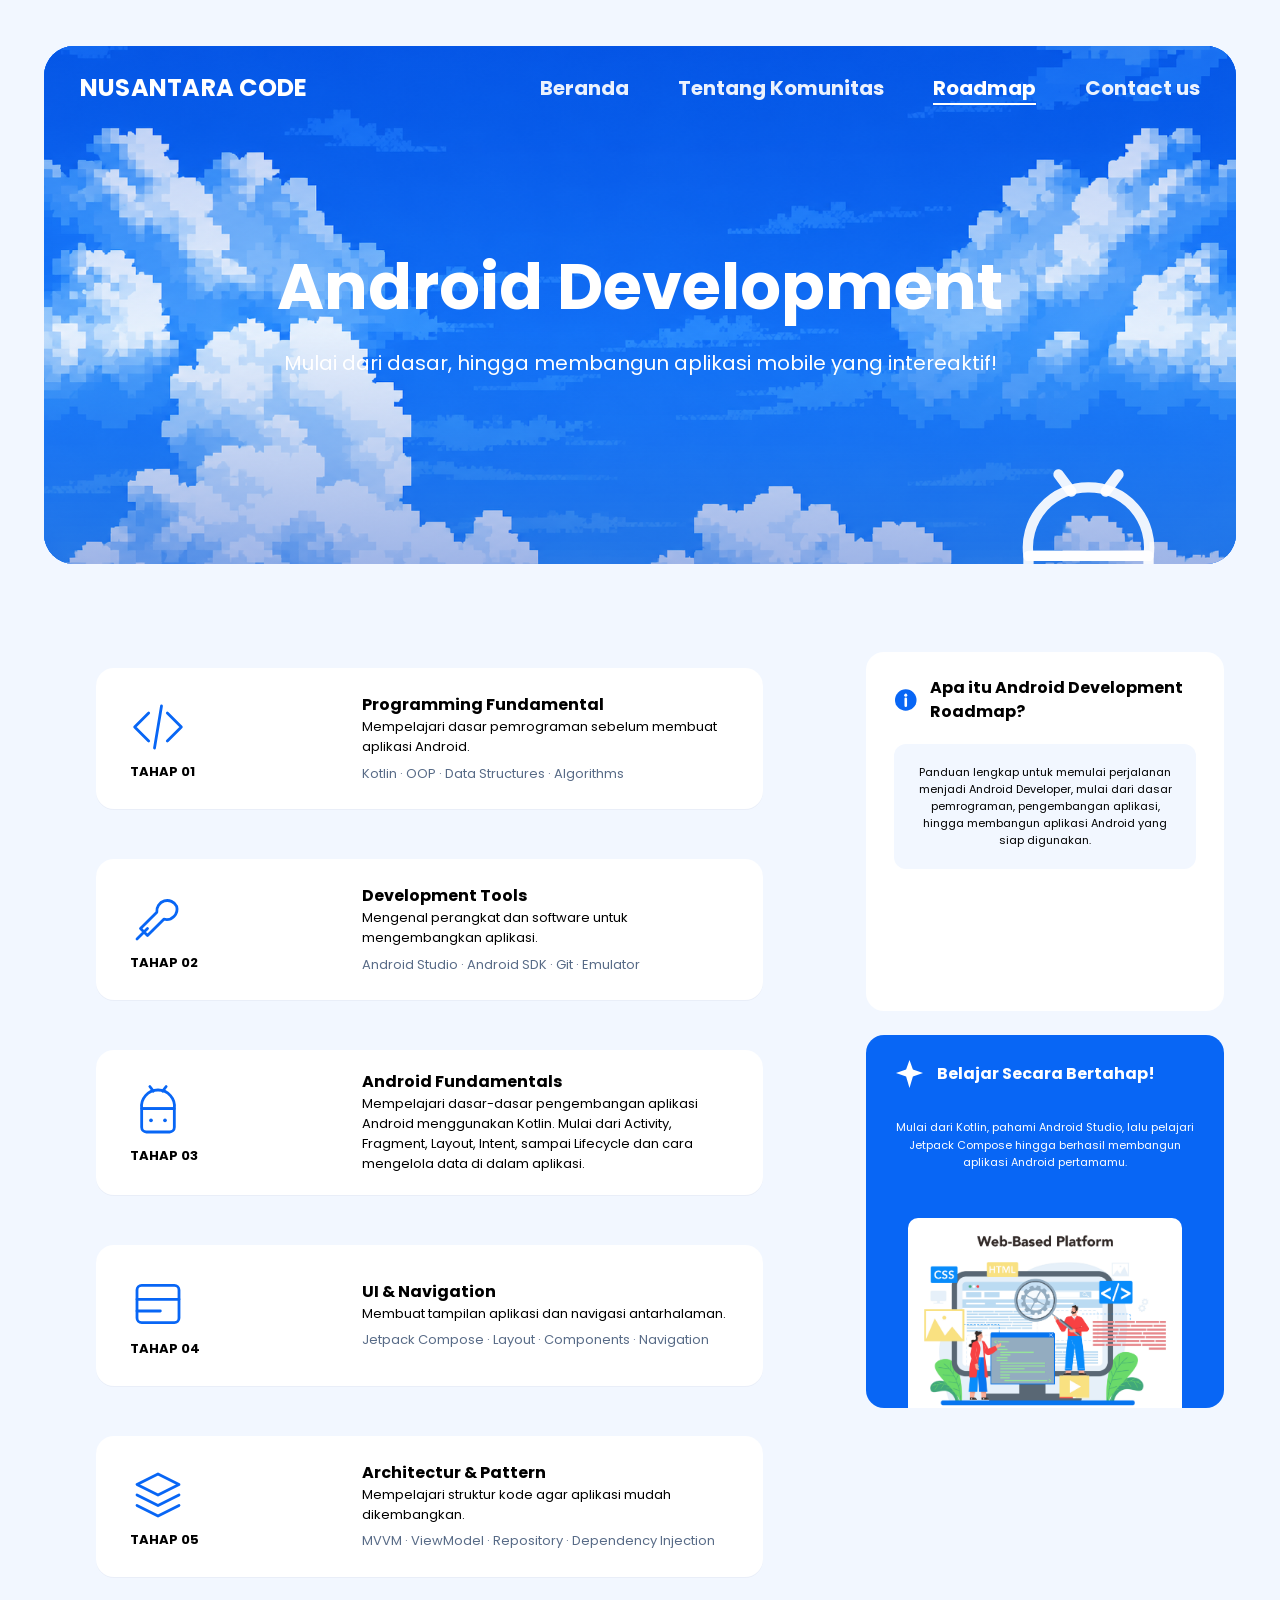
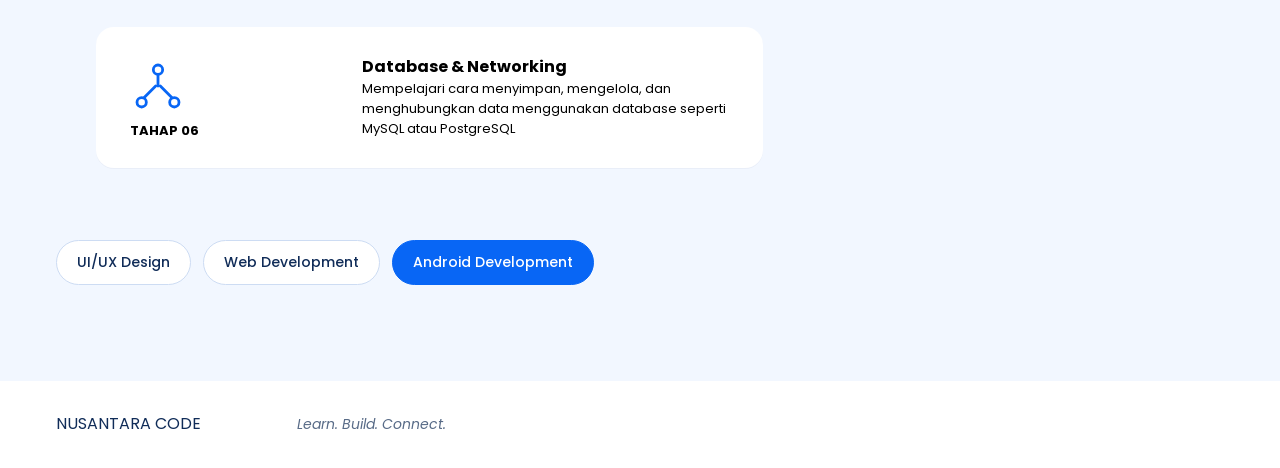
==== roadmap/android-development.html @ e44c9970 "feat: first design prototype" ====
<!DOCTYPE html>
<html lang="id">
<head>
  <meta charset="UTF-8" />
  <meta name="viewport" content="width=device-width, initial-scale=1" />
  <title>Android Development Roadmap — Nusantara Code</title>
  <meta name="description" content="Roadmap Android Development Nusantara Code: pemrograman dasar, tools, Android fundamentals, UI & navigation, arsitektur, database & networking." />
  <link rel="preconnect" href="https://fonts.googleapis.com" />
  <link rel="preconnect" href="https://fonts.gstatic.com" crossorigin />
  <link href="https://fonts.googleapis.com/css2?family=Archivo+Black&family=Inter:ital,wght@0,400;0,500;0,600;0,700;1,400;1,500;1,600&family=Poppins:ital,wght@0,400;0,500;0,600;0,700&display=swap" rel="stylesheet" />
  <link rel="stylesheet" href="../css/styles.css" />
  <link rel="stylesheet" href="../css/roadmap.css" />
</head>
<body class="roadmap-page">

  <main>
    <!-- ============ HERO (kartu HOME 1353×518) ============ -->
    <section class="rm-hero" aria-labelledby="rm-title">
      <div class="rm-hero__bg" aria-hidden="true"></div>

      <div class="rm-hero__top">
        <a class="rm-logo" href="../index.html#home">NUSANTARA CODE</a>
        <nav class="rm-nav" aria-label="Navigasi roadmap">
          <a href="../index.html#home">Beranda</a>
          <a href="../index.html#about">Tentang Komunitas</a>
          <a href="android-development.html">Roadmap</a>
          <a href="../index.html#contact">Contact us</a>
        </nav>
      </div>

      <h1 class="rm-hero__title" id="rm-title">Android Development</h1>
      <p class="rm-hero__sub">Mulai dari dasar, hingga membangun aplikasi mobile yang intereaktif!</p>

      <div class="rm-hero__icon" data-icon="android" aria-hidden="true"></div>
    </section>

    <!-- ============ TAHAP + SIDEBAR ============ -->
    <div class="rm-body">
      <ol class="rm-steps">

        <li class="rm-step">
          <div class="rm-step__label">
            <span class="rm-step__icon" data-icon="code" aria-hidden="true"></span>
            <span class="rm-step__num">TAHAP 01</span>
          </div>
          <div>
            <h2 class="rm-step__title">Programming Fundamental</h2>
            <p class="rm-step__desc">Mempelajari dasar pemrograman sebelum membuat aplikasi Android.
              <span class="rm-step__stack">Kotlin · OOP · Data Structures · Algorithms</span>
            </p>
          </div>
        </li>

        <li class="rm-step">
          <div class="rm-step__label">
            <span class="rm-step__icon" data-icon="tools" aria-hidden="true"></span>
            <span class="rm-step__num">TAHAP 02</span>
          </div>
          <div>
            <h2 class="rm-step__title">Development Tools</h2>
            <p class="rm-step__desc">Mengenal perangkat dan software untuk mengembangkan aplikasi.
              <span class="rm-step__stack">Android Studio · Android SDK · Git · Emulator</span>
            </p>
          </div>
        </li>

        <li class="rm-step">
          <div class="rm-step__label">
            <span class="rm-step__icon" data-icon="android" aria-hidden="true"></span>
            <span class="rm-step__num">TAHAP 03</span>
          </div>
          <div>
            <h2 class="rm-step__title">Android Fundamentals</h2>
            <p class="rm-step__desc">Mempelajari dasar-dasar pengembangan aplikasi Android menggunakan Kotlin. Mulai dari Activity, Fragment, Layout, Intent, sampai Lifecycle dan cara mengelola data di dalam aplikasi.</p>
          </div>
        </li>

        <li class="rm-step">
          <div class="rm-step__label">
            <span class="rm-step__icon" data-icon="layout" aria-hidden="true"></span>
            <span class="rm-step__num">TAHAP 04</span>
          </div>
          <div>
            <h2 class="rm-step__title">UI &amp; Navigation</h2>
            <p class="rm-step__desc">Membuat tampilan aplikasi dan navigasi antarhalaman.
              <span class="rm-step__stack">Jetpack Compose · Layout · Components · Navigation</span>
            </p>
          </div>
        </li>

        <li class="rm-step">
          <div class="rm-step__label">
            <span class="rm-step__icon" data-icon="layers" aria-hidden="true"></span>
            <span class="rm-step__num">TAHAP 05</span>
          </div>
          <div>
            <h2 class="rm-step__title">Architectur &amp; Pattern</h2>
            <p class="rm-step__desc">Mempelajari struktur kode agar aplikasi mudah dikembangkan.
              <span class="rm-step__stack">MVVM · ViewModel · Repository · Dependency Injection</span>
            </p>
          </div>
        </li>

        <li class="rm-step">
          <div class="rm-step__label">
            <span class="rm-step__icon" data-icon="network" aria-hidden="true"></span>
            <span class="rm-step__num">TAHAP 06</span>
          </div>
          <div>
            <h2 class="rm-step__title">Database &amp; Networking</h2>
            <p class="rm-step__desc">Mempelajari cara menyimpan, mengelola, dan menghubungkan data menggunakan database seperti MySQL atau PostgreSQL</p>
          </div>
        </li>

      </ol>

      <aside class="rm-side">
        <article class="rm-card">
          <div class="rm-card__head">
            <span data-icon="info" aria-hidden="true"></span>
            <h2 class="rm-card__title">Apa itu Android Development Roadmap?</h2>
          </div>
          <p class="rm-card__text">Panduan lengkap untuk memulai perjalanan menjadi Android Developer, mulai dari dasar pemrograman, pengembangan aplikasi, hingga membangun aplikasi Android yang siap digunakan.</p>
        </article>

        <article class="rm-card rm-card--blue">
          <div class="rm-card__head">
            <span data-icon="spark" aria-hidden="true"></span>
            <h2 class="rm-card__title">Belajar Secara Bertahap!</h2>
          </div>
          <div class="rm-card__body">
            <p>Mulai dari Kotlin, pahami Android Studio, lalu pelajari Jetpack Compose hingga berhasil membangun aplikasi Android pertamamu.</p>
          </div>
          <img class="rm-card__img" src="../assets/roadmap/android-side.jpg" alt="Ilustrasi belajar Android development" loading="lazy" />
        </article>
      </aside>
    </div>

    <!-- ============ PINDAH ROADMAP ============ -->
    <nav class="rm-switch" aria-label="Lihat roadmap lain">
      <a href="uiux.html">UI/UX Design</a>
      <a href="web-development.html">Web Development</a>
      <a href="android-development.html">Android Development</a>
    </nav>
  </main>

  <footer class="rm-footer">
    <a class="rm-footer__brand" href="../index.html#home">NUSANTARA CODE</a>
    <p class="rm-footer__tagline">Learn. Build. Connect.</p>
  </footer>

  <script src="../js/roadmap.js"></script>
</body>
</html>
---- css/styles.css ----
/* ==========================================================================
   NUSANTARA CODE — ANU 1
   Sumber: FigCraft "ANU 1" → Page 1 → "Nusantara Code - Desktop prototype"
   ========================================================================== */

:root {
  /* Brand */
  --blue: #0866f5;
  --blue-deep: #0083e0;
  --navy: #102c58;
  --slate: #586b87;
  --line: #dde7f5;
  --sky: #f2f7ff;
  --sky-2: #e8f2ff;
  --lilac: #e9eeff;
  --dot: #d9e4f3;
  --white: #ffffff;

  /* Fonts (sesuai desain) */
  --display: "Archivo Black", "Arial Black", sans-serif;
  --text: "Inter", system-ui, -apple-system, "Segoe UI", Roboto, sans-serif;
  --logo: "Poppins", var(--text);
  --mono: "JetBrains Mono", ui-monospace, Consolas, monospace;

  /* Layout */
  --container: 1328px;
  --gutter: 56px;
  --radius-card: 24px;
  --radius-block: 32px;
  --shadow-soft: 0 30px 60px -40px rgba(16, 44, 88, 0.45);
}

/* ---------- Reset ---------- */
*,
*::before,
*::after { box-sizing: border-box; }

html { scroll-behavior: smooth; scroll-padding-top: 96px; }

body {
  margin: 0;
  background: var(--white);
  color: var(--navy);
  font-family: var(--text);
  font-size: 16px;
  line-height: 1.4;
  -webkit-font-smoothing: antialiased;
  text-rendering: optimizeLegibility;
}

h1, h2, h3, p, ul, pre { margin: 0; }
ul { padding: 0; list-style: none; }
a { color: inherit; text-decoration: none; }
button { font: inherit; }
img, svg { display: block; max-width: 100%; }

:focus-visible { outline: 3px solid rgba(8, 102, 245, 0.45); outline-offset: 3px; border-radius: 6px; }

/* ---------- Shared ---------- */
.section {
  width: var(--container);
  max-width: calc(100% - 48px);
  margin-inline: auto;
}

.eyebrow {
  color: var(--blue);
  font-family: var(--text);
  font-size: 12px;
  font-weight: 600;
  font-style: italic;
  line-height: 1.4;
  letter-spacing: 0.14em;
  text-transform: uppercase;
}

.section__title {
  margin-top: 8px;
  font-family: var(--display);
  font-style: italic;
  font-weight: 400;
  font-size: 36px;
  line-height: 1.4;
  color: var(--navy);
}

.section__desc {
  margin-top: 10px;
  color: var(--slate);
  font-size: 17px;
  font-style: italic;
  line-height: 1.45;
}

.section__desc--wide { max-width: 640px; }
.section__desc--small { max-width: 390px; font-size: 16px; }

.btn {
  display: inline-flex;
  align-items: center;
  justify-content: center;
  gap: 10px;
  border: 0;
  border-radius: 999px;
  font-family: var(--text);
  font-weight: 600;
  font-size: 14px;
  line-height: 1;
  cursor: pointer;
  transition: transform 0.18s ease, box-shadow 0.18s ease, background-color 0.18s ease;
}

.btn--primary { background: var(--blue-deep); color: var(--white); }
.btn--primary:hover { background: #0074c8; box-shadow: 0 14px 26px -14px rgba(0, 131, 224, 0.9); }
.btn--light { background: var(--white); color: var(--navy); border: 1px solid var(--line); }
.btn--light:hover { border-color: #c3d6f0; }
.btn--ghost { background: transparent; color: var(--blue); border: 1px solid #c3d6f0; }
.btn--ghost:hover { border-color: var(--blue); }
.btn:active { transform: translateY(1px); }

.btn--lg { height: 72px; padding: 0 34px; font-size: 24px; font-style: italic; }
.btn--wide { width: 100%; height: 56px; padding: 0 24px; font-size: 16px; font-style: italic; justify-content: flex-start; }

.btn__icon { width: 28px; height: 28px; }

.round-btn {
  display: grid;
  place-items: center;
  width: 48px;
  height: 48px;
  border: 1px solid var(--line);
  border-radius: 50%;
  background: var(--white);
  color: var(--navy);
  font-size: 22px;
  line-height: 1;
  cursor: pointer;
  transition: transform 0.18s ease, border-color 0.18s ease;
}

.round-btn:hover { transform: translateY(-2px); border-color: #c3d6f0; }
.round-btn--primary { background: var(--blue); border-color: var(--blue); color: var(--white); }

/* ==========================================================================
   HEADER
   ========================================================================== */
.site-header {
  position: sticky;
  top: 0;
  z-index: 50;
  display: flex;
  align-items: center;
  justify-content: space-between;
  gap: 24px;
  height: 72px;
  padding: 0 var(--gutter);
  background: rgba(255, 255, 255, 0.86);
  backdrop-filter: blur(14px);
  border-bottom: 1px solid transparent;
  transition: border-color 0.2s ease;
}

.site-header.is-scrolled { border-bottom-color: var(--line); }

.logo {
  font-family: var(--logo);
  font-weight: 700;
  font-size: 18px;
  letter-spacing: 0.02em;
  color: var(--navy);
}

.site-nav { display: flex; gap: 4px; }

.site-nav a {
  position: relative;
  padding: 8px 12px;
  font-size: 14px;
  color: var(--slate);
  transition: color 0.18s ease;
}

.site-nav a:hover { color: var(--navy); }
.site-nav a.is-active { color: var(--navy); font-weight: 600; }

.site-nav a.is-active::after {
  content: "";
  position: absolute;
  left: 12px;
  right: 12px;
  bottom: 0;
  height: 2px;
  border-radius: 2px;
  background: var(--blue);
}

.header-cta { height: 40px; padding: 0 20px; }

.nav-toggle {
  display: none;
  width: 42px;
  height: 42px;
  padding: 10px;
  border: 1px solid var(--line);
  border-radius: 12px;
  background: var(--white);
  cursor: pointer;
  flex-direction: column;
  justify-content: space-between;
}

.nav-toggle span { display: block; height: 2px; border-radius: 2px; background: var(--navy); }

/* ==========================================================================
   HERO
   ========================================================================== */
.hero {
  position: relative;
  display: flex;
  flex-direction: column;
  align-items: center;
  justify-content: center;
  min-height: 836px;
  margin: 0 var(--gutter) 0;
  padding: 120px 24px;
  border-radius: 30px;
  overflow: hidden;
  text-align: center;
  color: var(--white);
  isolation: isolate;
}

.hero__bg {
  position: absolute;
  inset: 0;
  z-index: -2;
  background:
    linear-gradient(180deg, rgba(6, 36, 120, 0.35) 0%, rgba(8, 102, 245, 0.18) 60%, rgba(6, 40, 140, 0.42) 100%),
    url("../assets/hero-bg.png") center / cover no-repeat,
    var(--blue);
}

.hero__badge {
  display: inline-flex;
  align-items: center;
  min-height: 48px;
  padding: 10px 32px;
  border: 1px solid rgba(255, 226, 226, 0.35);
  border-radius: 999px;
  background: rgba(255, 255, 255, 0.08);
  color: var(--white);
  font-size: 24px;
  font-style: italic;
  backdrop-filter: blur(6px);
}

.hero__title {
  max-width: 1000px;
  margin-top: 26px;
  font-family: var(--display);
  font-style: italic;
  font-weight: 400;
  font-size: clamp(38px, 4.9vw, 64px);
  line-height: 1.1;
  color: var(--white);
  text-shadow: 0 24px 60px rgba(0, 0, 0, 0.35);
}

.hero__sub {
  margin-top: 18px;
  font-size: 18px;
  font-style: italic;
  color: rgba(255, 255, 255, 0.78);
}

.hero .btn--lg { margin-top: 38px; }

/* ==========================================================================
   DISCOVER / CAROUSEL
   ========================================================================== */
.discover { padding-top: 88px; }

.section__head {
  display: flex;
  align-items: flex-end;
  justify-content: space-between;
  gap: 32px;
}

.carousel-controls { display: flex; gap: 10px; }

.carousel {
  display: flex;
  gap: 24px;
  margin-top: 32px;
  padding-bottom: 4px;
  overflow-x: auto;
  scroll-snap-type: x mandatory;
  scroll-behavior: smooth;
  scrollbar-width: none;
}

.carousel::-webkit-scrollbar { display: none; }
.carousel:focus-visible { outline-offset: 6px; }

.card {
  flex: 0 0 calc((100% - 48px) / 3);
  display: flex;
  flex-direction: column;
  min-width: 300px;
  background: var(--white);
  border: 1px solid var(--line);
  border-radius: var(--radius-card);
  overflow: hidden;
  scroll-snap-align: start;
  transition: transform 0.22s ease, box-shadow 0.22s ease;
}

.card:hover { transform: translateY(-4px); box-shadow: var(--shadow-soft); }

.card__preview {
  display: flex;
  flex-direction: column;
  justify-content: center;
  min-height: 236px;
  padding: 24px 28px;
  border-radius: 23px 23px 0 0;
}

.card__preview--sky { background: var(--sky-2); }
.card__preview--lilac { background: var(--lilac); }
.card__preview--blue {
  background: linear-gradient(140deg, var(--blue) 0%, #0a55d6 60%, #0b3fa8 100%);
  color: var(--white);
}

.code {
  margin: 0;
  padding: 16px 20px;
  border-radius: 16px;
  background: rgba(255, 255, 255, 0.72);
  border: 1px solid #d5e6ff;
  color: var(--navy);
  font-family: var(--mono);
  font-size: 12px;
  line-height: 2;
  overflow: auto;
}

.code__ln { display: inline-block; width: 26px; color: var(--blue); font-weight: 700; }

.steps { display: flex; flex-direction: column; gap: 12px; }

.steps li {
  display: flex;
  align-items: center;
  gap: 12px;
  padding: 10px 14px;
  border-radius: 12px;
  background: rgba(255, 255, 255, 0.85);
  font-size: 13px;
  color: var(--navy);
}

.steps__n { font-family: var(--mono); font-size: 11px; font-weight: 700; color: var(--blue); }

.card__preview-label {
  font-size: 11px;
  font-weight: 600;
  font-style: italic;
  letter-spacing: 0.14em;
  color: rgba(255, 255, 255, 0.85);
}

.card__preview-title {
  margin-top: 10px;
  font-family: var(--display);
  font-style: italic;
  font-weight: 400;
  font-size: 44px;
  line-height: 1.1;
  color: var(--white);
}

.card__body { display: flex; flex-direction: column; gap: 10px; padding: 24px 28px; }

.card__title {
  font-family: var(--display);
  font-style: italic;
  font-weight: 400;
  font-size: 24px;
  line-height: 1.4;
  color: var(--navy);
}

.card__desc { font-size: 16px; font-style: italic; line-height: 1.4; color: var(--slate); }

.card__more {
  display: inline-flex;
  align-items: center;
  gap: 8px;
  align-self: flex-start;
  margin-top: 6px;
  font-size: 14px;
  font-weight: 600;
  font-style: italic;
  color: var(--blue);
  border-bottom: 1px solid transparent;
  transition: border-color 0.18s ease;
}

.card__more:hover { border-bottom-color: var(--blue); }

.carousel-position {
  display: flex;
  align-items: center;
  justify-content: space-between;
  gap: 24px;
  margin-top: 32px;
}

.dots { display: flex; gap: 6px; }

.dot {
  width: 8px;
  height: 8px;
  border-radius: 4px;
  background: var(--dot);
  transition: width 0.25s ease, background-color 0.25s ease;
}

.dot.is-active { width: 40px; background: var(--blue); }

.carousel-count { font-size: 13px; font-weight: 500; font-style: italic; color: var(--slate); }

/* ==========================================================================
   ABOUT
   ========================================================================== */
.about {
  display: grid;
  grid-template-columns: minmax(0, 1.05fr) minmax(0, 0.95fr);
  align-items: start;
  gap: 64px;
  padding: 96px 0;
}

.about__copy .section__title { font-size: 42px; }

.about__features { display: flex; flex-direction: column; gap: 26px; padding-top: 8px; }

.about__features li { display: flex; gap: 16px; align-items: flex-start; }

.about__icon {
  flex: 0 0 44px;
  width: 44px;
  height: 44px;
  border-radius: 12px;
  background: var(--c);
  color: var(--white);
  font-size: 16px;
  font-weight: 700;
  display: grid;
  place-items: center;
}

.about__features strong { display: block; font-size: 15px; font-weight: 700; color: var(--navy); }
.about__features p { margin-top: 4px; font-size: 12px; line-height: 1.4; color: var(--slate); }

.about > .btn { grid-column: 1; justify-self: start; height: 52px; padding: 0 26px; }

/* ==========================================================================
   SERVICES / ROADMAP
   ========================================================================== */
.services {
  padding: 56px;
  background: var(--sky);
  border-radius: var(--radius-block);
}

.services__head {
  display: flex;
  align-items: flex-end;
  justify-content: space-between;
  gap: 48px;
}

.services__grid {
  display: grid;
  grid-template-columns: 416px minmax(0, 1fr);
  gap: 24px;
  margin-top: 40px;
}

.approach {
  display: flex;
  flex-direction: column;
  padding: 32px;
  background: linear-gradient(160deg, var(--blue) 0%, #0a55d6 70%, #0b3fa8 100%);
  border-radius: var(--radius-card);
  color: var(--white);
}

.approach__eyebrow { font-size: 11px; font-weight: 600; font-style: italic; letter-spacing: 0.14em; opacity: 0.85; }

.approach__title {
  margin-top: 16px;
  font-family: var(--display);
  font-style: italic;
  font-weight: 400;
  font-size: 36px;
  line-height: 1.4;
}

.approach__desc { margin-top: 14px; font-size: 16px; font-style: italic; line-height: 1.45; color: rgba(255, 255, 255, 0.85); }

.approach__cta {
  display: flex;
  align-items: center;
  justify-content: space-between;
  gap: 12px;
  margin-top: auto;
  padding: 16px 20px;
  border-radius: 999px;
  background: var(--white);
  color: var(--blue);
  font-size: 14px;
  font-weight: 600;
  font-style: italic;
  transition: transform 0.18s ease;
}

.approach__cta:hover { transform: translateY(-2px); }

.service-list { display: flex; flex-direction: column; gap: 16px; }

.service {
  position: relative;
  background: var(--white);
  border-radius: var(--radius-card);
  transition: transform 0.2s ease, box-shadow 0.2s ease;
}

.service:hover { transform: translateY(-3px); box-shadow: var(--shadow-soft); }

.service__link {
  display: grid;
  grid-template-columns: 56px minmax(0, 1fr) 32px;
  align-items: center;
  column-gap: 16px;
  min-height: 128px;
  padding: 24px 28px;
  border-radius: inherit;
}

.service__n { grid-row: span 2; font-size: 13px; font-weight: 600; font-style: italic; color: var(--blue); }
.service__title { font-family: var(--display); font-style: italic; font-weight: 400; font-size: 23px; line-height: 1.3; color: var(--navy); }
.service__desc { grid-column: 2; font-size: 14px; font-style: italic; color: var(--slate); }
.service__arrow { grid-row: span 2; grid-column: 3; font-size: 23px; color: var(--blue); }

/* ==========================================================================
   BLOG
   ========================================================================== */
.blog { padding: 96px 0; }

.blog__grid { display: grid; grid-template-columns: repeat(3, 1fr); gap: 24px; margin-top: 40px; }

.post {
  display: flex;
  flex-direction: column;
  min-height: 300px;
  padding: 28px;
  background: var(--white);
  border: 1px solid var(--line);
  border-radius: var(--radius-card);
  transition: transform 0.2s ease, box-shadow 0.2s ease;
}

.post:hover { transform: translateY(-4px); box-shadow: var(--shadow-soft); }

.post__title {
  margin-top: 16px;
  font-family: var(--display);
  font-style: italic;
  font-weight: 400;
  font-size: 24px;
  line-height: 1.45;
  color: var(--navy);
}

.post__desc { margin-top: 12px; font-size: 16px; font-style: italic; line-height: 1.45; color: var(--slate); }

.post__link {
  margin-top: auto;
  padding-top: 24px;
  font-size: 14px;
  font-weight: 600;
  font-style: italic;
  color: var(--blue);
}

.post__link:hover { text-decoration: underline; text-underline-offset: 4px; }

/* ==========================================================================
   CONTACT
   ========================================================================== */
.contact {
  display: grid;
  grid-template-columns: repeat(2, minmax(0, 1fr));
  gap: 56px;
  padding: 56px;
  background: var(--sky);
  border-radius: var(--radius-block);
  margin-bottom: 96px;
}

.contact__intro { display: flex; flex-direction: column; }

.contact__action { display: flex; flex-direction: column; justify-content: center; gap: 20px; }

.contact__question { font-family: var(--display); font-style: italic; font-weight: 400; font-size: 20px; color: var(--navy); }
.contact__note { font-size: 14px; font-style: italic; color: var(--slate); }

/* ==========================================================================
   FOOTER
   ========================================================================== */
.site-footer {
  display: flex;
  align-items: center;
  gap: 32px;
  width: var(--container);
  max-width: calc(100% - 48px);
  margin: 0 auto 32px;
  padding-top: 24px;
  border-top: 1px solid var(--line);
}

.site-footer__brand { font-family: var(--logo); font-weight: 600; font-size: 16px; color: var(--navy); }
.site-footer__tagline { font-size: 14px; font-style: italic; color: var(--slate); }
.site-footer__copy { margin-left: auto; font-size: 12px; color: var(--slate); }

/* ==========================================================================
   RESPONSIVE
   ========================================================================== */
@media (max-width: 1100px) {
  .services__grid { grid-template-columns: 1fr; }
  .card { flex-basis: calc((100% - 24px) / 2); }
}

@media (max-width: 900px) {
  :root { --gutter: 20px; }

  .site-nav {
    position: absolute;
    top: 72px;
    left: 20px;
    right: 20px;
    flex-direction: column;
    gap: 2px;
    padding: 12px;
    background: var(--white);
    border: 1px solid var(--line);
    border-radius: 16px;
    box-shadow: var(--shadow-soft);
    display: none;
  }

  .site-nav.is-open { display: flex; }
  .site-nav a { padding: 10px 12px; }
  .site-nav a.is-active::after { display: none; }

  .nav-toggle { display: flex; }
  .header-cta { display: none; }

  .hero { min-height: 620px; }
  .hero__badge { font-size: 16px; padding: 8px 20px; min-height: 40px; }
  .btn--lg { height: 58px; font-size: 18px; padding: 0 24px; }

  .section__head,
  .services__head { flex-direction: column; align-items: flex-start; gap: 20px; }

  .discover,
  .blog { padding-top: 56px; padding-bottom: 56px; }

  .card { flex-basis: 86%; }
  .about { grid-template-columns: 1fr; gap: 32px; padding: 56px 0; }
  .about__copy .section__title { font-size: 32px; }
  .services,
  .contact { padding: 28px; }
  .blog__grid { grid-template-columns: 1fr; }
  .contact { grid-template-columns: 1fr; gap: 32px; }
  .site-footer { flex-wrap: wrap; gap: 12px; }
  .site-footer__copy { margin-left: 0; width: 100%; }
}

@media (max-width: 560px) {
  .section__title { font-size: 28px; }
  .card { flex-basis: 92%; }
  .approach__title { font-size: 30px; }
}

@media (prefers-reduced-motion: reduce) {
  * { scroll-behavior: auto !important; transition-duration: 0.01ms !important; animation-duration: 0.01ms !important; }
}
---- css/roadmap.css ----
/* ==========================================================================
   NUSANTARA CODE — halaman detail roadmap
   Sumber: FigCraft "ANU 1" → frame overlay roadmap
   (UI/UX #60129542312 · Web Development #60129542145 · Android #55834575057)
   ========================================================================== */

.roadmap-page {
  background: var(--sky);
  color: #000;
  font-family: "Poppins", var(--text);
  min-height: 100vh;
}

/* ---------- Kartu HOME (1353×min 518, radius 30) ---------- */
.rm-hero {
  position: relative;
  width: min(1353px, calc(100% - 88px));
  min-height: 518px;
  margin: 46px auto 0;
  border-radius: 30px;
  overflow: hidden;
  isolation: isolate;
  color: var(--white);
  background: var(--blue);
  display: flex;
  flex-direction: column;
}

.rm-hero__bg {
  position: absolute;
  inset: 0;
  z-index: -1;
  background:
    linear-gradient(180deg, rgba(4, 60, 210, 0.25) 0%, rgba(6, 80, 230, 0.05) 55%, rgba(4, 55, 190, 0.35) 100%),
    url("../assets/hero-bg.png") center / cover no-repeat,
    var(--blue);
}

.rm-hero__top {
  display: flex;
  align-items: center;
  justify-content: space-between;
  gap: 32px;
  padding: 24px 36px 0;
}

.rm-logo {
  font-family: "Poppins", var(--text);
  font-weight: 700;
  font-size: 24px;
  line-height: 1.5;
  letter-spacing: 0.01em;
  color: var(--white);
}

.rm-nav {
  display: flex;
  align-items: center;
  gap: 49px;
}

.rm-nav a {
  font-size: 20px;
  font-weight: 700;
  line-height: 1.5;
  color: var(--white);
  opacity: 0.92;
  transition: opacity 0.18s ease;
  white-space: nowrap;
}

.rm-nav a:hover,
.rm-nav a[aria-current="page"] { opacity: 1; }
.rm-nav a[aria-current="page"] { text-decoration: underline; text-underline-offset: 8px; text-decoration-thickness: 2px; }

.rm-hero__title {
  margin: 144px auto 0;
  padding: 0 36px;
  font-family: "Poppins", var(--text);
  font-weight: 700;
  font-size: clamp(36px, 6.4vw, 64px);
  line-height: 1.15;
  text-align: center;
  color: var(--white);
}

.rm-hero__sub {
  max-width: 828px;
  margin: 24px auto 0;
  padding: 0 36px;
  font-size: 20px;
  line-height: 1.5;
  text-align: center;
  color: var(--white);
}

/* Ikon di pojok kanan bawah kartu: posisi ×223px, keluar dari tepi bawah */
.rm-hero__icon {
  position: absolute;
  right: 36px;
  bottom: -112px;
  display: grid;
  place-items: center;
  width: 223px;
  height: 223px;
  color: rgba(255, 255, 255, 0.92);
}

.rm-hero__icon SVG { width: 100%; height: 100%; }

/* ---------- Konten 2 kolom ---------- */
.rm-body {
  display: grid;
  grid-template-columns: minmax(0, 847px) minmax(0, 437px);
  justify-content: space-between;
  align-items: start;
  gap: 24px;
  width: min(1328px, calc(100% - 112px));
  margin: 88px auto 0;
}

.rm-steps { display: flex; flex-direction: column; gap: 50px; }

/* Kartu putih 818×141: label kiri + teks kanan */
.rm-step {
  display: grid;
  grid-template-columns: 232px minmax(0, 1fr);
  align-items: center;
  gap: 0;
  min-height: 141px;
  padding: 20px 34px;
  border-radius: 18px;
  background: var(--white);
  box-shadow: 0 1px 0 rgba(16, 44, 88, 0.04);
  transition: transform 0.2s ease, box-shadow 0.2s ease;
}

.rm-step:hover {
  transform: translateY(-3px);
  box-shadow: 0 26px 44px -34px rgba(16, 44, 88, 0.55);
}

.rm-step__icon {
  display: grid;
  place-items: center;
  width: 56px;
  height: 64px;
  color: var(--blue);
}

.rm-step__icon svg { width: 100%; height: 100%; }

.rm-step__label { display: flex; flex-direction: column; align-items: flex-start; gap: 4px; }

.rm-step__num {
  font-size: 13px;
  font-weight: 700;
  line-height: 1.4;
  color: #000;
}

.rm-step__title {
  font-size: 16px;
  font-weight: 700;
  line-height: 1.5;
  color: #000;
}

.rm-step__desc {
  font-size: 13px;
  font-weight: 400;
  line-height: 1.55;
  color: #000;
  max-width: 470px;
}

.rm-step__stack {
  display: block;
  margin-top: 6px;
  font-size: 13px;
  line-height: 1.55;
  color: #586b87;
}

/* ---------- Sidebar ---------- */
.rm-side {
  display: flex;
  flex-direction: column;
  gap: 24px;
  width: 100%;
  max-width: 358px;
  margin-left: auto;
}

.rm-card {
  border-radius: 18px;
  background: var(--white);
  overflow: hidden;
  min-height: 359px;
  display: flex;
  flex-direction: column;
}

.rm-card__head {
  display: flex;
  align-items: center;
  gap: 12px;
  padding: 24px 28px 0;
}

.rm-card__head svg { width: 31px; height: 30px; color: var(--blue); flex: none; }

.rm-card__title {
  font-size: 16px;
  font-weight: 700;
  line-height: 1.5;
  color: #000;
}

.rm-card__text {
  margin: 20px 28px 0;
  padding: 20px 18px;
  border-radius: 12px;
  background: var(--sky);
  font-size: 11px;
  line-height: 1.55;
  text-align: center;
  color: #000;
}

.rm-card__img {
  width: calc(100% - 84px);
  margin: auto auto 0;
  max-height: 190px;
  object-fit: cover;
  border-radius: 10px 10px 0 0;
}

.rm-card--tip { background: var(--white); }
.rm-card--tip .rm-card__title { color: #000; }
.rm-card--tip .rm-card__head svg { color: var(--blue); }

.rm-card__body {
  padding: 24px 28px 28px;
}

.rm-card__body p {
  margin-top: 18px;
  font-size: 11px;
  line-height: 1.6;
  text-align: center;
  color: var(--navy);
}

.rm-card--blue { background: var(--blue); color: var(--white); }
.rm-card--blue .rm-card__title,
.rm-card--blue .rm-card__body p { color: var(--white); }
.rm-card--blue .rm-card__head svg { color: var(--white); }
.rm-card--blue .rm-card__text { background: rgba(255, 255, 255, 0.14); color: var(--white); }
.rm-card--blue .rm-card__img { margin: 18px auto 0; }
.rm-card--blue .rm-card__body { padding-top: 12px; }
.rm-card--blue .rm-card__head { padding-bottom: 0; }

/* ---------- Footer 1440×87 ---------- */
.rm-footer {
  display: flex;
  align-items: center;
  gap: 96px;
  min-height: 87px;
  margin-top: 96px;
  padding: 32px 56px;
  background: var(--white);
}

.rm-footer__brand {
  font-family: "Poppins", var(--text);
  font-size: 16px;
  font-weight: 400;
  line-height: 1.4;
  color: var(--navy);
}

.rm-footer__tagline {
  font-size: 14px;
  font-style: italic;
  line-height: 1.4;
  color: var(--slate);
}

/* ---------- Switch antar roadmap ---------- */
.rm-switch {
  display: flex;
  flex-wrap: wrap;
  gap: 12px;
  width: min(1328px, calc(100% - 112px));
  margin: 56px auto 0;
}

.rm-switch a {
  display: inline-flex;
  align-items: center;
  gap: 10px;
  padding: 12px 20px;
  border-radius: 999px;
  border: 1px solid #cddcf3;
  background: var(--white);
  font-size: 14px;
  font-weight: 500;
  color: var(--navy);
  transition: border-color 0.18s ease, color 0.18s ease;
}

.rm-switch a:hover { border-color: var(--blue); color: var(--blue); }
.rm-switch a[aria-current="page"] { background: var(--blue); border-color: var(--blue); color: var(--white); }

@media (max-width: 1180px) {
  .rm-body { grid-template-columns: minmax(0, 1fr); }
  .rm-side { max-width: none; flex-direction: row; flex-wrap: wrap; }
  .rm-card { flex: 1 1 320px; min-height: 0; }
}

@media (max-width: 900px) {
  .rm-hero { width: calc(100% - 32px); margin-top: 16px; border-radius: 24px; }
  .rm-hero__top { padding: 20px 20px 0; flex-direction: column; align-items: flex-start; gap: 14px; }
  .rm-nav { gap: 24px; flex-wrap: wrap; }
  .rm-nav a { font-size: 15px; }
  .rm-hero__title { margin: 56px 20px 0; }
  .rm-hero__sub { padding: 0 20px; font-size: 16px; }
  .rm-hero__icon { width: 140px; height: 140px; right: 20px; bottom: -70px; }
  .rm-body { width: calc(100% - 32px); margin-top: 64px; }
  .rm-step { grid-template-columns: 1fr; gap: 14px; padding: 22px; }
  .rm-step__label { flex-direction: row; align-items: center; gap: 16px; }
  .rm-step__icon { margin-left: 0; }
  .rm-step__desc { max-width: none; }
  .rm-switch { width: calc(100% - 32px); }
  .rm-footer { flex-direction: column; align-items: flex-start; gap: 8px; margin-top: 64px; padding: 28px 20px; }
}
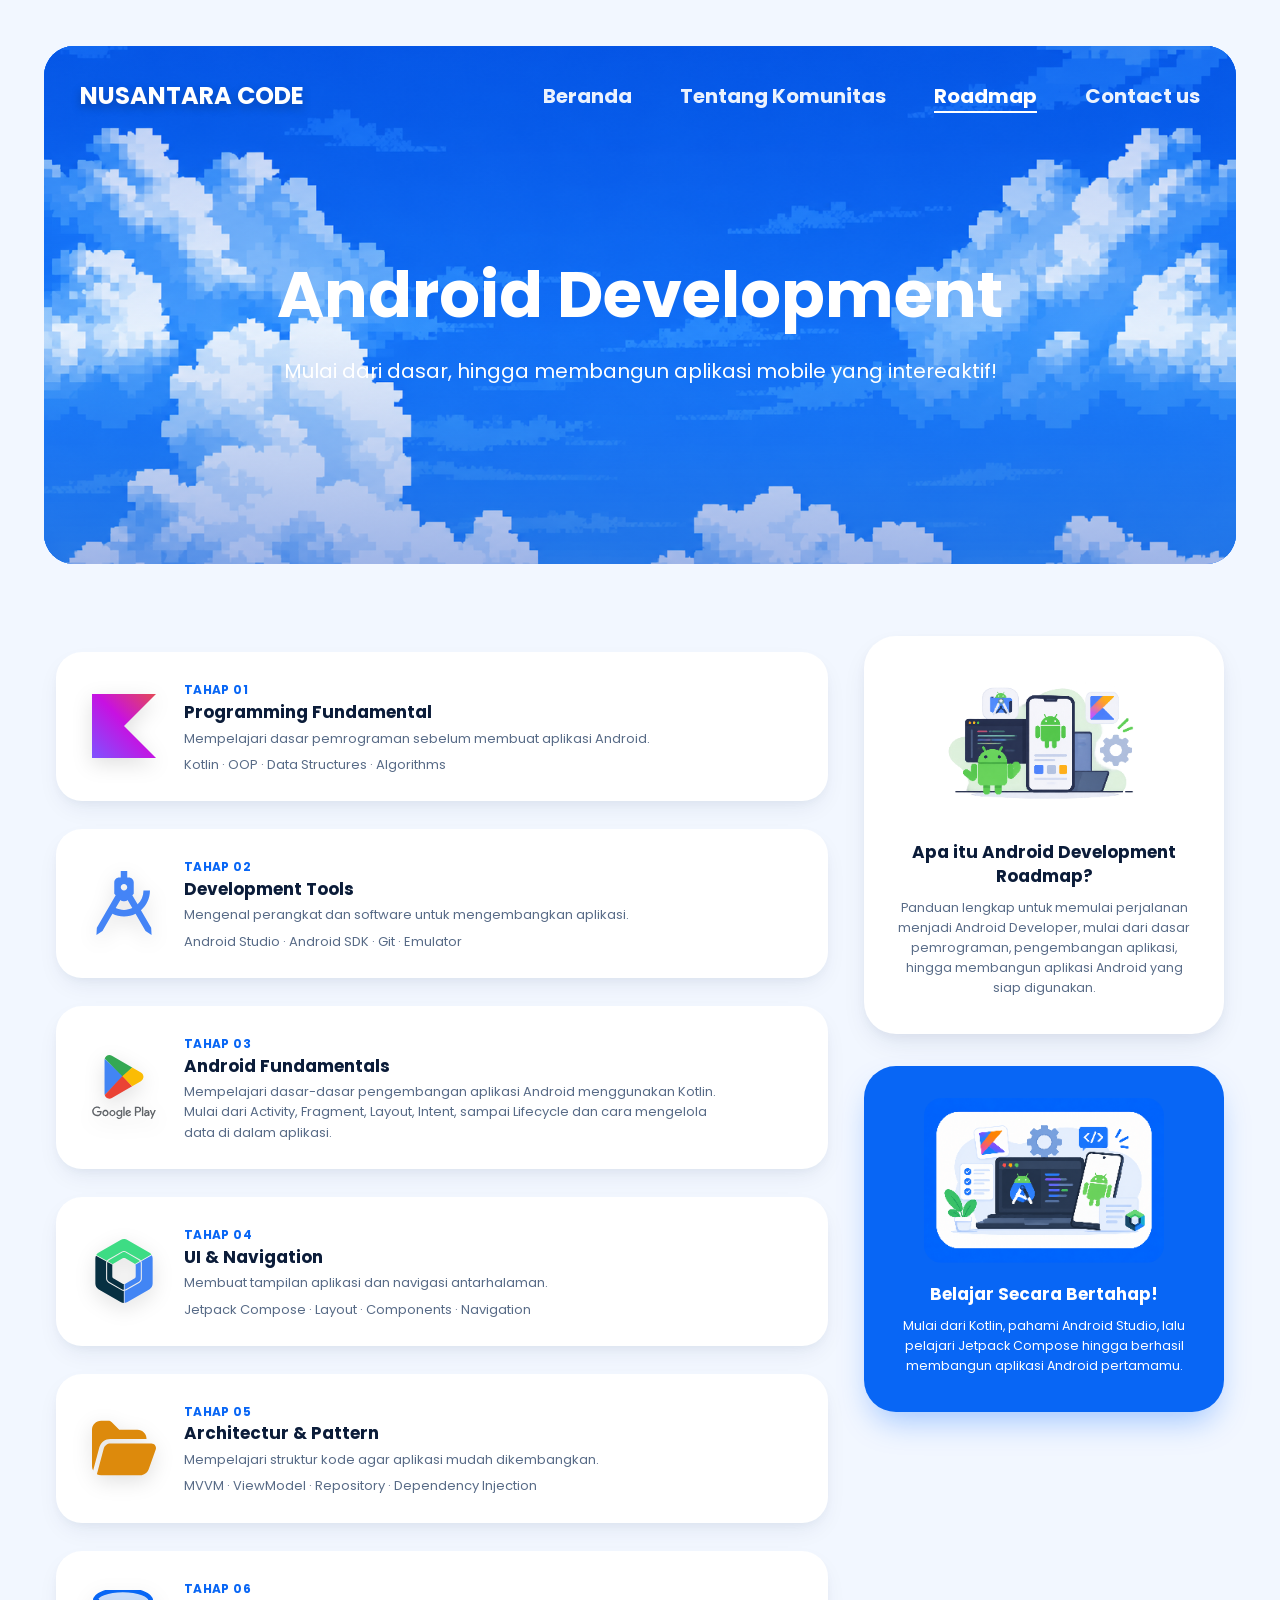
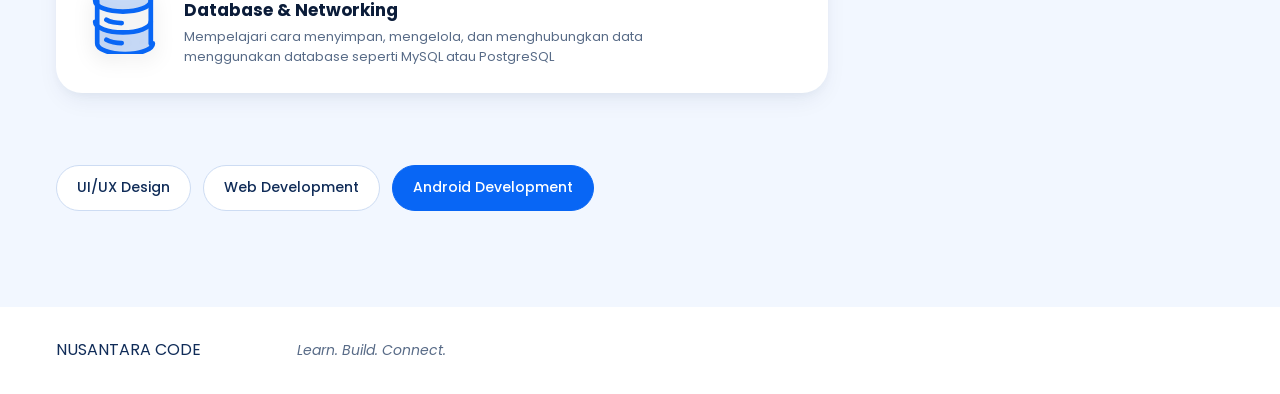
==== commit 4d737e80: "fix: fix header dan icon" ====
--- a/roadmap/android-development.html
+++ b/roadmap/android-development.html
@@ -10,6 +10,7 @@
   <link href="https://fonts.googleapis.com/css2?family=Archivo+Black&family=Inter:ital,wght@0,400;0,500;0,600;0,700;1,400;1,500;1,600&family=Poppins:ital,wght@0,400;0,500;0,600;0,700&display=swap" rel="stylesheet" />
   <link rel="stylesheet" href="../css/styles.css" />
   <link rel="stylesheet" href="../css/roadmap.css" />
+  <link rel="stylesheet" href="../css/header.css" />
 </head>
 <body class="roadmap-page">
 
@@ -18,20 +19,26 @@
     <section class="rm-hero" aria-labelledby="rm-title">
       <div class="rm-hero__bg" aria-hidden="true"></div>
 
-      <div class="rm-hero__top">
-        <a class="rm-logo" href="../index.html#home">NUSANTARA CODE</a>
-        <nav class="rm-nav" aria-label="Navigasi roadmap">
-          <a href="../index.html#home">Beranda</a>
-          <a href="../index.html#about">Tentang Komunitas</a>
-          <a href="android-development.html">Roadmap</a>
-          <a href="../index.html#contact">Contact us</a>
-        </nav>
-      </div>
+<!-- HEADER:START -->
+<header class="site-header">
+  <a class="logo" href="../index.html#home" aria-label="Nusantara Code — beranda">NUSANTARA CODE</a>
+
+  <nav class="site-nav" aria-label="Navigasi utama">
+    <a href="../index.html#home">Beranda</a>
+    <a href="../index.html#about">Tentang Komunitas</a>
+    <a href="android-development.html" aria-current="page">Roadmap</a>
+    <a href="../index.html#contact">Contact us</a>
+  </nav>
+</header>
+<!-- HEADER:END -->
 
       <h1 class="rm-hero__title" id="rm-title">Android Development</h1>
       <p class="rm-hero__sub">Mulai dari dasar, hingga membangun aplikasi mobile yang intereaktif!</p>
 
-      <div class="rm-hero__icon" data-icon="android" aria-hidden="true"></div>
+      <div class="rm-hero__icon" aria-hidden="true">
+        <!-- ikon: assets/Group 3 2.svg -->
+        <svg viewBox="0 0 85 85.326" fill="none" xmlns="http://www.w3.org/2000/svg"><g><g filter="url(#filter1)"><g><path transform="matrix(1 0 0 1 6 61)" d="M71.245 4.155L69.454 8.716L69.401 8.716L67.532 4.155L65.843 4.155L68.643 10.53L67.043 14.076L68.684 14.076L73 4.155L71.245 4.155ZM58.591 0.371L57.027 0.371L57.027 10.888L58.591 10.888L58.591 0.371ZM52.706 0.371L48.945 0.371L48.945 10.888L50.521 10.888L50.521 6.907L52.712 6.907C53.604 6.938 54.471 6.609 55.119 5.996C55.767 5.382 56.143 4.535 56.162 3.642C56.143 2.748 55.767 1.899 55.117 1.284C54.468 0.669 53.599 0.341 52.706 0.371ZM52.747 5.438L50.521 5.438L50.521 1.857L52.753 1.857C53.742 1.857 54.544 2.659 54.544 3.648C54.544 4.637 53.742 5.439 52.753 5.439L52.747 5.438ZM62.447 3.928C61.276 3.861 60.177 4.494 59.647 5.54L61.044 6.137C61.327 5.619 61.89 5.319 62.477 5.373C62.875 5.333 63.273 5.454 63.582 5.708C63.891 5.962 64.086 6.329 64.124 6.728L64.124 6.835C63.624 6.565 63.064 6.423 62.495 6.423C60.996 6.423 59.468 7.247 59.468 8.811C59.468 10.22 60.692 11.127 62.077 11.127C62.88 11.178 63.645 10.783 64.07 10.1L64.13 10.1L64.13 10.912L65.658 10.912L65.658 6.865C65.658 4.997 64.262 3.958 62.459 3.958L62.447 3.928ZM62.262 9.694C61.749 9.694 61.032 9.432 61.032 8.799C61.032 7.987 61.922 7.677 62.698 7.677C63.198 7.663 63.693 7.785 64.13 8.029C64.011 8.973 63.213 9.684 62.262 9.694ZM5.665 11.115C2.574 11.125 0.049 8.648 0 5.558C0.049 2.467 2.574 -0.009 5.665 0.001C7.094 -0.023 8.473 0.53 9.491 1.535L8.41 2.603C7.677 1.885 6.69 1.486 5.665 1.493C3.433 1.493 1.624 3.302 1.624 5.534C1.624 7.766 3.433 9.575 5.665 9.575C6.719 9.618 7.743 9.213 8.482 8.459C8.968 7.935 9.26 7.261 9.312 6.549L5.665 6.549L5.665 5.075L10.798 5.075C10.854 5.388 10.88 5.705 10.875 6.024C10.927 7.345 10.453 8.633 9.556 9.605C8.533 10.639 7.117 11.188 5.665 11.115ZM18.814 7.534C18.868 8.834 18.205 10.06 17.086 10.726C15.968 11.392 14.575 11.392 13.457 10.726C12.338 10.06 11.675 8.834 11.729 7.534C11.675 6.233 12.338 5.008 13.457 4.341C14.575 3.675 15.968 3.675 17.086 4.341C18.205 5.008 18.868 6.233 18.814 7.534ZM17.262 7.534C17.334 6.777 16.971 6.046 16.325 5.646C15.68 5.246 14.863 5.246 14.218 5.646C13.572 6.046 13.209 6.777 13.281 7.534C13.209 8.29 13.572 9.021 14.218 9.421C14.863 9.822 15.68 9.822 16.325 9.421C16.971 9.021 17.334 8.29 17.262 7.534ZM26.753 7.534C26.753 9.489 25.168 11.073 23.213 11.073C21.259 11.073 19.674 9.489 19.674 7.534C19.674 5.579 21.258 3.994 23.213 3.994C25.168 3.994 26.753 5.579 26.753 7.534ZM25.207 7.534C25.279 6.777 24.916 6.046 24.27 5.646C23.625 5.246 22.808 5.246 22.163 5.646C21.517 6.046 21.154 6.777 21.226 7.534C21.154 8.29 21.517 9.022 22.162 9.422C22.808 9.823 23.625 9.823 24.27 9.422C24.916 9.022 25.279 8.29 25.207 7.534ZM34.5 4.173L34.5 10.602C34.5 13.24 32.93 14.326 31.08 14.326C29.693 14.338 28.435 13.514 27.893 12.237L29.248 11.64C29.535 12.385 30.24 12.886 31.038 12.912C32.232 12.912 32.96 12.178 32.96 10.811L32.96 10.297L32.901 10.297C32.427 10.826 31.748 11.124 31.038 11.115C29.06 11.115 27.457 9.512 27.457 7.534C27.457 5.556 29.06 3.952 31.038 3.952C31.752 3.937 32.439 4.228 32.924 4.752L32.984 4.752L32.984 4.155L34.5 4.155L34.5 4.173ZM33.11 7.552C33.154 7.006 32.975 6.465 32.614 6.054C32.253 5.642 31.74 5.394 31.193 5.367C30.636 5.385 30.109 5.627 29.732 6.038C29.355 6.449 29.159 6.995 29.188 7.552C29.162 8.105 29.36 8.645 29.737 9.051C30.115 9.456 30.64 9.692 31.193 9.706C31.737 9.685 32.249 9.443 32.61 9.037C32.972 8.63 33.152 8.094 33.11 7.552ZM37.264 0.383L37.264 10.894L35.688 10.894L35.688 0.383L37.264 0.383ZM43.471 8.716L44.701 9.527C44.034 10.522 42.914 11.118 41.717 11.115C40.769 11.128 39.857 10.753 39.192 10.077C38.528 9.4 38.17 8.481 38.201 7.534C38.056 5.865 39.187 4.353 40.829 4.02C42.47 3.687 44.101 4.639 44.618 6.232L44.779 6.644L40.004 8.62C40.308 9.304 40.998 9.734 41.746 9.706C42.454 9.695 43.106 9.321 43.471 8.716ZM39.705 7.426L42.917 6.101C42.663 5.604 42.137 5.305 41.579 5.343C41.053 5.366 40.558 5.6 40.205 5.991C39.853 6.383 39.673 6.9 39.705 7.426Z" fill="#5F6368"/></g></g><g filter="url(#filter2)"><g><g><path transform="matrix(1 0 0 1 20.207 6.157)" d="M0.185 0C0.06 0.469 -0.002 0.953 0 1.438L0 40.261C0.001 40.746 0.063 41.229 0.185 41.698L21.529 20.287L0.185 0Z" fill="#4285F4"/></g><g><path transform="matrix(1 0 0 1 20.393 2)" d="M20.79 25.006L31.462 14.301L8.272 0.798C7.4 0.278 6.407 0.003 5.396 0C2.887 -0.005 0.682 1.688 0 4.142L20.79 25.006Z" fill="#34A853"/></g><g><path transform="matrix(1 0 0 1 20.393 25.881)" d="M20.636 0L0 21.974C0.469 23.666 1.682 25.042 3.285 25.702C4.887 26.362 6.7 26.233 8.196 25.351L31.416 11.91L20.636 0Z" fill="#EA4335"/></g><g><path transform="matrix(1 0 0 1 40.552 16.301)" d="M21.344 5.845L11.303 0L0 10.081L11.348 21.459L21.314 15.676C23.113 14.718 24.241 12.825 24.241 10.76C24.241 8.696 23.113 6.803 21.314 5.845L21.344 5.845Z" fill="#FBBC04"/></g></g></g></g><defs><filter id="filter1" filterUnits="userSpaceOnUse" x="-12" y="47" width="109" height="50.326" color-interpolation-filters="sRGB"><feOffset in="SourceAlpha" dx="0" dy="4"/><feGaussianBlur stdDeviation="2"/><feColorMatrix type="matrix" values="0 0 0 0 0 0 0 0 0 0 0 0 0 0 0 0 0 0 0.25 0" result="s0"/><feComposite in="s0" in2="SourceAlpha" operator="out" result="s0"/><feMerge><feMergeNode in="s0"/><feMergeNode in="SourceGraphic"/></feMerge></filter><filter id="filter2" filterUnits="userSpaceOnUse" x="2.207" y="-12" width="80.585" height="86" color-interpolation-filters="sRGB"><feOffset in="SourceAlpha" dx="0" dy="4"/><feGaussianBlur stdDeviation="2"/><feColorMatrix type="matrix" values="0 0 0 0 0 0 0 0 0 0 0 0 0 0 0 0 0 0 0.25 0" result="s0"/><feComposite in="s0" in2="SourceAlpha" operator="out" result="s0"/><feMerge><feMergeNode in="s0"/><feMergeNode in="SourceGraphic"/></feMerge></filter></defs></svg>
+      </div>
     </section>
 
     <!-- ============ TAHAP + SIDEBAR ============ -->
@@ -40,10 +47,13 @@
 
         <li class="rm-step">
           <div class="rm-step__label">
-            <span class="rm-step__icon" data-icon="code" aria-hidden="true"></span>
-            <span class="rm-step__num">TAHAP 01</span>
+            <span class="rm-step__icon" aria-hidden="true">
+              <!-- ikon: assets/Vector 7.svg -->
+              <svg viewBox="0 0 68.595 68.595" fill="none" xmlns="http://www.w3.org/2000/svg"><g filter="url(#filter1)"><path transform="matrix(1 0 0 1 6 2)" d="M56.595 56.595L0 56.595L0 0L56.595 0L28.298 28.298L56.595 56.595Z" fill="url(#paint2)"/></g><defs><filter id="filter1" filterUnits="userSpaceOnUse" x="-12" y="-12" width="92.595" height="92.595" color-interpolation-filters="sRGB"><feImage href="[data-uri]" x="5" y="1" width="58.595" height="58.595" preserveAspectRatio="none" result="cover"/><feOffset in="SourceAlpha" dx="0" dy="4"/><feGaussianBlur stdDeviation="2"/><feColorMatrix type="matrix" values="0 0 0 0 0 0 0 0 0 0 0 0 0 0 0 0 0 0 0.25 0" result="s0"/><feComposite in="s0" in2="cover" operator="out" result="s0"/><feMerge><feMergeNode in="s0"/><feMergeNode in="SourceGraphic"/></feMerge></filter><linearGradient id="paint2" x1="56.596" y1="-0.001" x2="0" y2="56.595" gradientUnits="userSpaceOnUse"><stop offset="0.003" stop-color="#E44857"/><stop offset="0.469" stop-color="#C711E1"/><stop offset="1" stop-color="#7F52FF"/></linearGradient></defs></svg>
+            </span>
           </div>
           <div>
+            <span class="rm-step__num">TAHAP 01</span>
             <h2 class="rm-step__title">Programming Fundamental</h2>
             <p class="rm-step__desc">Mempelajari dasar pemrograman sebelum membuat aplikasi Android.
               <span class="rm-step__stack">Kotlin · OOP · Data Structures · Algorithms</span>
@@ -53,10 +63,13 @@
 
         <li class="rm-step">
           <div class="rm-step__label">
-            <span class="rm-step__icon" data-icon="tools" aria-hidden="true"></span>
-            <span class="rm-step__num">TAHAP 02</span>
+            <span class="rm-step__icon" aria-hidden="true">
+              <!-- ikon: assets/Vector 8.svg -->
+              <svg viewBox="0 0 68 76.96" fill="none" xmlns="http://www.w3.org/2000/svg"><g filter="url(#filter1)"><path transform="matrix(1 0 0 1 6 2)" d="M24.706 0L31.294 0L31.294 6.588L32.941 6.588C35.67 6.588 37.882 8.8 37.882 11.529L37.882 23.059L36.433 24.508L41.835 33.864C45.492 30.273 47.765 25.299 47.765 19.765L54.353 19.765C54.353 27.736 50.828 34.885 45.228 39.727L55.572 57.647L56 64.96L49.84 60.941L39.727 43.384C36.235 45.129 32.216 46.118 28 46.118C23.784 46.118 19.765 45.129 16.273 43.384L6.16 60.941L0 64.96L0.428 57.647L19.567 24.508L18.118 23.059L18.118 11.529C18.118 8.8 20.33 6.588 23.059 6.588L24.706 6.588L24.706 0ZM19.567 37.652C22.136 38.871 25.002 39.529 28 39.529C30.998 39.529 33.864 38.871 36.433 37.652L31.624 29.318L31.591 29.318C29.548 31.294 26.452 31.294 24.409 29.318L24.376 29.318L19.567 37.652ZM28 13.176C26.181 13.176 24.706 14.651 24.706 16.471C24.706 18.29 26.181 19.765 28 19.765C29.819 19.765 31.294 18.29 31.294 16.471C31.294 14.651 29.819 13.176 28 13.176Z" fill="#4484F6"/></g><defs><filter id="filter1" filterUnits="userSpaceOnUse" x="-12" y="-12" width="92" height="100.96" color-interpolation-filters="sRGB"><feImage href="[data-uri]" x="5" y="1" width="58" height="66.96" preserveAspectRatio="none" result="cover"/><feOffset in="SourceAlpha" dx="0" dy="4"/><feGaussianBlur stdDeviation="2"/><feColorMatrix type="matrix" values="0 0 0 0 0 0 0 0 0 0 0 0 0 0 0 0 0 0 0.25 0" result="s0"/><feComposite in="s0" in2="cover" operator="out" result="s0"/><feMerge><feMergeNode in="s0"/><feMergeNode in="SourceGraphic"/></feMerge></filter></defs></svg>
+            </span>
           </div>
           <div>
+            <span class="rm-step__num">TAHAP 02</span>
             <h2 class="rm-step__title">Development Tools</h2>
             <p class="rm-step__desc">Mengenal perangkat dan software untuk mengembangkan aplikasi.
               <span class="rm-step__stack">Android Studio · Android SDK · Git · Emulator</span>
@@ -66,10 +79,13 @@
 
         <li class="rm-step">
           <div class="rm-step__label">
-            <span class="rm-step__icon" data-icon="android" aria-hidden="true"></span>
-            <span class="rm-step__num">TAHAP 03</span>
+            <span class="rm-step__icon" aria-hidden="true">
+              <!-- ikon: assets/Group 3 2.svg -->
+              <svg viewBox="0 0 85 85.326" fill="none" xmlns="http://www.w3.org/2000/svg"><g><g filter="url(#filter1)"><g><path transform="matrix(1 0 0 1 6 61)" d="M71.245 4.155L69.454 8.716L69.401 8.716L67.532 4.155L65.843 4.155L68.643 10.53L67.043 14.076L68.684 14.076L73 4.155L71.245 4.155ZM58.591 0.371L57.027 0.371L57.027 10.888L58.591 10.888L58.591 0.371ZM52.706 0.371L48.945 0.371L48.945 10.888L50.521 10.888L50.521 6.907L52.712 6.907C53.604 6.938 54.471 6.609 55.119 5.996C55.767 5.382 56.143 4.535 56.162 3.642C56.143 2.748 55.767 1.899 55.117 1.284C54.468 0.669 53.599 0.341 52.706 0.371ZM52.747 5.438L50.521 5.438L50.521 1.857L52.753 1.857C53.742 1.857 54.544 2.659 54.544 3.648C54.544 4.637 53.742 5.439 52.753 5.439L52.747 5.438ZM62.447 3.928C61.276 3.861 60.177 4.494 59.647 5.54L61.044 6.137C61.327 5.619 61.89 5.319 62.477 5.373C62.875 5.333 63.273 5.454 63.582 5.708C63.891 5.962 64.086 6.329 64.124 6.728L64.124 6.835C63.624 6.565 63.064 6.423 62.495 6.423C60.996 6.423 59.468 7.247 59.468 8.811C59.468 10.22 60.692 11.127 62.077 11.127C62.88 11.178 63.645 10.783 64.07 10.1L64.13 10.1L64.13 10.912L65.658 10.912L65.658 6.865C65.658 4.997 64.262 3.958 62.459 3.958L62.447 3.928ZM62.262 9.694C61.749 9.694 61.032 9.432 61.032 8.799C61.032 7.987 61.922 7.677 62.698 7.677C63.198 7.663 63.693 7.785 64.13 8.029C64.011 8.973 63.213 9.684 62.262 9.694ZM5.665 11.115C2.574 11.125 0.049 8.648 0 5.558C0.049 2.467 2.574 -0.009 5.665 0.001C7.094 -0.023 8.473 0.53 9.491 1.535L8.41 2.603C7.677 1.885 6.69 1.486 5.665 1.493C3.433 1.493 1.624 3.302 1.624 5.534C1.624 7.766 3.433 9.575 5.665 9.575C6.719 9.618 7.743 9.213 8.482 8.459C8.968 7.935 9.26 7.261 9.312 6.549L5.665 6.549L5.665 5.075L10.798 5.075C10.854 5.388 10.88 5.705 10.875 6.024C10.927 7.345 10.453 8.633 9.556 9.605C8.533 10.639 7.117 11.188 5.665 11.115ZM18.814 7.534C18.868 8.834 18.205 10.06 17.086 10.726C15.968 11.392 14.575 11.392 13.457 10.726C12.338 10.06 11.675 8.834 11.729 7.534C11.675 6.233 12.338 5.008 13.457 4.341C14.575 3.675 15.968 3.675 17.086 4.341C18.205 5.008 18.868 6.233 18.814 7.534ZM17.262 7.534C17.334 6.777 16.971 6.046 16.325 5.646C15.68 5.246 14.863 5.246 14.218 5.646C13.572 6.046 13.209 6.777 13.281 7.534C13.209 8.29 13.572 9.021 14.218 9.421C14.863 9.822 15.68 9.822 16.325 9.421C16.971 9.021 17.334 8.29 17.262 7.534ZM26.753 7.534C26.753 9.489 25.168 11.073 23.213 11.073C21.259 11.073 19.674 9.489 19.674 7.534C19.674 5.579 21.258 3.994 23.213 3.994C25.168 3.994 26.753 5.579 26.753 7.534ZM25.207 7.534C25.279 6.777 24.916 6.046 24.27 5.646C23.625 5.246 22.808 5.246 22.163 5.646C21.517 6.046 21.154 6.777 21.226 7.534C21.154 8.29 21.517 9.022 22.162 9.422C22.808 9.823 23.625 9.823 24.27 9.422C24.916 9.022 25.279 8.29 25.207 7.534ZM34.5 4.173L34.5 10.602C34.5 13.24 32.93 14.326 31.08 14.326C29.693 14.338 28.435 13.514 27.893 12.237L29.248 11.64C29.535 12.385 30.24 12.886 31.038 12.912C32.232 12.912 32.96 12.178 32.96 10.811L32.96 10.297L32.901 10.297C32.427 10.826 31.748 11.124 31.038 11.115C29.06 11.115 27.457 9.512 27.457 7.534C27.457 5.556 29.06 3.952 31.038 3.952C31.752 3.937 32.439 4.228 32.924 4.752L32.984 4.752L32.984 4.155L34.5 4.155L34.5 4.173ZM33.11 7.552C33.154 7.006 32.975 6.465 32.614 6.054C32.253 5.642 31.74 5.394 31.193 5.367C30.636 5.385 30.109 5.627 29.732 6.038C29.355 6.449 29.159 6.995 29.188 7.552C29.162 8.105 29.36 8.645 29.737 9.051C30.115 9.456 30.64 9.692 31.193 9.706C31.737 9.685 32.249 9.443 32.61 9.037C32.972 8.63 33.152 8.094 33.11 7.552ZM37.264 0.383L37.264 10.894L35.688 10.894L35.688 0.383L37.264 0.383ZM43.471 8.716L44.701 9.527C44.034 10.522 42.914 11.118 41.717 11.115C40.769 11.128 39.857 10.753 39.192 10.077C38.528 9.4 38.17 8.481 38.201 7.534C38.056 5.865 39.187 4.353 40.829 4.02C42.47 3.687 44.101 4.639 44.618 6.232L44.779 6.644L40.004 8.62C40.308 9.304 40.998 9.734 41.746 9.706C42.454 9.695 43.106 9.321 43.471 8.716ZM39.705 7.426L42.917 6.101C42.663 5.604 42.137 5.305 41.579 5.343C41.053 5.366 40.558 5.6 40.205 5.991C39.853 6.383 39.673 6.9 39.705 7.426Z" fill="#5F6368"/></g></g><g filter="url(#filter2)"><g><g><path transform="matrix(1 0 0 1 20.207 6.157)" d="M0.185 0C0.06 0.469 -0.002 0.953 0 1.438L0 40.261C0.001 40.746 0.063 41.229 0.185 41.698L21.529 20.287L0.185 0Z" fill="#4285F4"/></g><g><path transform="matrix(1 0 0 1 20.393 2)" d="M20.79 25.006L31.462 14.301L8.272 0.798C7.4 0.278 6.407 0.003 5.396 0C2.887 -0.005 0.682 1.688 0 4.142L20.79 25.006Z" fill="#34A853"/></g><g><path transform="matrix(1 0 0 1 20.393 25.881)" d="M20.636 0L0 21.974C0.469 23.666 1.682 25.042 3.285 25.702C4.887 26.362 6.7 26.233 8.196 25.351L31.416 11.91L20.636 0Z" fill="#EA4335"/></g><g><path transform="matrix(1 0 0 1 40.552 16.301)" d="M21.344 5.845L11.303 0L0 10.081L11.348 21.459L21.314 15.676C23.113 14.718 24.241 12.825 24.241 10.76C24.241 8.696 23.113 6.803 21.314 5.845L21.344 5.845Z" fill="#FBBC04"/></g></g></g></g><defs><filter id="filter1" filterUnits="userSpaceOnUse" x="-12" y="47" width="109" height="50.326" color-interpolation-filters="sRGB"><feOffset in="SourceAlpha" dx="0" dy="4"/><feGaussianBlur stdDeviation="2"/><feColorMatrix type="matrix" values="0 0 0 0 0 0 0 0 0 0 0 0 0 0 0 0 0 0 0.25 0" result="s0"/><feComposite in="s0" in2="SourceAlpha" operator="out" result="s0"/><feMerge><feMergeNode in="s0"/><feMergeNode in="SourceGraphic"/></feMerge></filter><filter id="filter2" filterUnits="userSpaceOnUse" x="2.207" y="-12" width="80.585" height="86" color-interpolation-filters="sRGB"><feOffset in="SourceAlpha" dx="0" dy="4"/><feGaussianBlur stdDeviation="2"/><feColorMatrix type="matrix" values="0 0 0 0 0 0 0 0 0 0 0 0 0 0 0 0 0 0 0.25 0" result="s0"/><feComposite in="s0" in2="SourceAlpha" operator="out" result="s0"/><feMerge><feMergeNode in="s0"/><feMergeNode in="SourceGraphic"/></feMerge></filter></defs></svg>
+            </span>
           </div>
           <div>
+            <span class="rm-step__num">TAHAP 03</span>
             <h2 class="rm-step__title">Android Fundamentals</h2>
             <p class="rm-step__desc">Mempelajari dasar-dasar pengembangan aplikasi Android menggunakan Kotlin. Mulai dari Activity, Fragment, Layout, Intent, sampai Lifecycle dan cara mengelola data di dalam aplikasi.</p>
           </div>
@@ -77,11 +93,14 @@
 
         <li class="rm-step">
           <div class="rm-step__label">
-            <span class="rm-step__icon" data-icon="layout" aria-hidden="true"></span>
-            <span class="rm-step__num">TAHAP 04</span>
+            <span class="rm-step__icon" aria-hidden="true">
+              <!-- ikon: assets/Vector 10.svg -->
+              <svg viewBox="0 0 69.69 76.446" fill="none" xmlns="http://www.w3.org/2000/svg"><g filter="url(#filter1)"><path transform="matrix(1 0 0 1 6 2)" d="M25.395 0.931C26.551 0.265 27.874 -0.055 29.208 0.008L29.218 0.018C30.307 0.077 31.366 0.39 32.312 0.931L54.221 13.587C55.086 14.089 55.833 14.77 56.412 15.585L45.883 21.667C45.498 21.167 45.018 20.747 44.471 20.432L31.176 12.752C29.714 11.908 27.912 11.908 26.45 12.752L13.155 20.432C12.498 20.823 11.943 21.364 11.536 22.011L0.91 16.184C1.518 15.107 2.401 14.211 3.469 13.587L25.395 0.931Z" fill="#3DDC84"/><path transform="matrix(1 0 0 1 6 2)" d="M26.992 13.686C27.548 13.366 28.177 13.198 28.818 13.198L28.821 13.198C29.461 13.194 30.091 13.359 30.647 13.676L43.939 21.356C44.321 21.582 44.66 21.875 44.941 22.22L39.9 25.12L39.906 25.126L39.857 25.153C39.673 24.942 39.458 24.762 39.218 24.618L30.26 19.441C29.387 18.936 28.311 18.936 27.438 19.441L18.469 24.618C18.147 24.809 17.865 25.06 17.637 25.357L12.481 22.524C12.79 22.044 13.208 21.644 13.7 21.356L26.992 13.686Z" fill="#3DDC84"/><path transform="matrix(1 0 0 1 6 2)" d="M46.305 22.352L56.831 16.283L56.836 16.297C57.389 17.308 57.682 18.441 57.69 19.594L57.69 44.9C57.687 47.37 56.368 49.652 54.229 50.888L32.312 63.544C31.435 64.024 30.465 64.311 29.468 64.384L29.468 52.236C30.072 52.155 30.655 51.96 31.187 51.662L44.479 43.982C45.95 43.128 46.842 41.562 46.842 39.879L46.842 24.532C46.841 23.773 46.656 23.025 46.305 22.352Z" fill="#4285F4"/><path transform="matrix(1 0 0 1 6 2)" d="M40.298 25.824L45.373 22.892L45.37 22.902C45.626 23.408 45.762 23.966 45.765 24.532L45.765 39.879C45.767 41.185 45.071 42.394 43.939 43.047L30.65 50.724C30.284 50.936 29.876 51.073 29.468 51.146L29.468 45.319C29.746 45.265 30.013 45.168 30.26 45.032L39.218 39.849C40.094 39.347 40.631 38.429 40.631 37.413L40.631 27.059C40.615 26.627 40.501 26.205 40.298 25.824Z" fill="#4285F4"/><path transform="matrix(1 0 0 1 6 2)" d="M11.874 24.532C11.877 24.091 11.957 23.654 12.111 23.241L17.167 26.017L17.258 26.052C17.123 26.376 17.053 26.722 17.051 27.073L17.051 37.419C17.057 38.429 17.601 39.359 18.48 39.857L27.441 45.034C27.822 45.238 28.244 45.351 28.676 45.365L28.676 51.202C28.099 51.173 27.513 51.028 26.992 50.727L13.7 43.047C12.568 42.394 11.872 41.185 11.874 39.879L11.874 24.532Z" fill="#073042"/><path transform="matrix(1 0 0 1 6 2)" d="M0 19.581C0.026 18.663 0.234 17.76 0.61 16.922L11.149 22.717C10.916 23.294 10.797 23.91 10.797 24.532L10.797 39.881C10.798 41.57 11.694 43.132 13.152 43.984L26.442 51.648C27.123 52.041 27.892 52.258 28.679 52.279L28.679 64.446C27.524 64.422 26.394 64.112 25.389 63.544L3.472 50.888C1.318 49.648 0 47.368 0 44.903L0 19.581Z" fill="#073042"/></g><defs><filter id="filter1" filterUnits="userSpaceOnUse" x="-12" y="-12" width="93.69" height="100.446" color-interpolation-filters="sRGB"><feImage href="[data-uri]" x="5" y="1" width="59.69" height="66.446" preserveAspectRatio="none" result="cover"/><feOffset in="SourceAlpha" dx="0" dy="4"/><feGaussianBlur stdDeviation="2"/><feColorMatrix type="matrix" values="0 0 0 0 0 0 0 0 0 0 0 0 0 0 0 0 0 0 0.25 0" result="s0"/><feComposite in="s0" in2="cover" operator="out" result="s0"/><feMerge><feMergeNode in="s0"/><feMergeNode in="SourceGraphic"/></feMerge></filter></defs></svg>
+            </span>
           </div>
           <div>
-            <h2 class="rm-step__title">UI &amp; Navigation</h2>
+            <span class="rm-step__num">TAHAP 04</span>
+            <h2 class="rm-step__title">UI & Navigation</h2>
             <p class="rm-step__desc">Membuat tampilan aplikasi dan navigasi antarhalaman.
               <span class="rm-step__stack">Jetpack Compose · Layout · Components · Navigation</span>
             </p>
@@ -90,11 +109,14 @@
 
         <li class="rm-step">
           <div class="rm-step__label">
-            <span class="rm-step__icon" data-icon="layers" aria-hidden="true"></span>
-            <span class="rm-step__num">TAHAP 05</span>
+            <span class="rm-step__icon" aria-hidden="true">
+              <!-- ikon: assets/Group 10.svg -->
+              <svg viewBox="0 0 81.833 71.512" fill="none" xmlns="http://www.w3.org/2000/svg"><g filter="url(#filter1)"><g><path transform="matrix(1 0 0 1 11.341 26.796)" d="M59.531 0C61.144 0 62.656 0.784 63.585 2.101C64.514 3.419 64.745 5.107 64.203 6.626L56.516 28.134C55.107 32.077 51.375 34.71 47.188 34.715L4.577 34.715C2.983 34.713 1.413 34.327 0 33.589L7.489 5.52C8.358 2.263 11.309 -0.002 14.68 0L59.531 0Z" fill="#DD8A0C"/></g><g><path transform="matrix(1 0 0 1 6 2)" d="M17.784 0C19.099 0 20.36 0.523 21.29 1.453L29.756 9.919L49.593 9.919C55.071 9.919 59.512 14.359 59.512 19.837L20.016 19.837C14.401 19.838 9.488 23.612 8.039 29.037L1.265 54.428C0.437 52.951 0.002 51.286 0 49.593L0 9.919C0 4.441 4.441 0 9.919 0L17.784 0Z" fill="#DD8A0C"/></g></g><defs><filter id="filter1" filterUnits="userSpaceOnUse" x="-12" y="-12" width="105.833" height="95.512" color-interpolation-filters="sRGB"><feOffset in="SourceAlpha" dx="0" dy="4"/><feGaussianBlur stdDeviation="2"/><feColorMatrix type="matrix" values="0 0 0 0 0 0 0 0 0 0 0 0 0 0 0 0 0 0 0.25 0" result="s0"/><feComposite in="s0" in2="SourceAlpha" operator="out" result="s0"/><feMerge><feMergeNode in="s0"/><feMergeNode in="SourceGraphic"/></feMerge></filter></defs></svg>
+            </span>
           </div>
           <div>
-            <h2 class="rm-step__title">Architectur &amp; Pattern</h2>
+            <span class="rm-step__num">TAHAP 05</span>
+            <h2 class="rm-step__title">Architectur & Pattern</h2>
             <p class="rm-step__desc">Mempelajari struktur kode agar aplikasi mudah dikembangkan.
               <span class="rm-step__stack">MVVM · ViewModel · Repository · Dependency Injection</span>
             </p>
@@ -103,11 +125,14 @@
 
         <li class="rm-step">
           <div class="rm-step__label">
-            <span class="rm-step__icon" data-icon="network" aria-hidden="true"></span>
-            <span class="rm-step__num">TAHAP 06</span>
+            <span class="rm-step__icon" aria-hidden="true">
+              <!-- ikon: assets/Group 9.svg -->
+              <svg viewBox="0 0 107.67 113.965" fill="none" xmlns="http://www.w3.org/2000/svg"><g filter="url(#filter1)"><g opacity="0.2"><path transform="matrix(-1 0 0 -1 80.728 42.509)" d="M55.857 10.819C55.857 16.794 43.353 21.638 27.929 21.638C12.504 21.638 0 16.794 0 10.819C0 4.844 12.504 0 27.929 0C43.353 0 55.857 4.844 55.857 10.819Z" fill="#0866F5"/></g><g><path transform="matrix(0 1 -1 0 80.728 31.69)" d="M0 0L43.182 0" fill="none" stroke="#0866F5" stroke-width="4.718" stroke-linecap="round" stroke-linejoin="round"/></g><g opacity="0.2"><path transform="matrix(1 0 0 1 25.28 59.656)" d="M0 6.913C0 3.296 0 1.503 1.195 0.56C2.359 -0.384 4.12 -0.006 7.611 0.748L26.325 4.743C26.985 4.9 27.3 4.963 27.646 4.963C27.992 4.963 28.306 4.9 28.966 4.774L47.9 0.748C51.423 -0.006 53.184 -0.384 54.348 0.56C55.511 1.503 55.511 3.296 55.511 6.881L55.511 13.769C55.511 16.128 55.511 17.323 54.819 18.172C54.19 19.022 52.995 19.305 50.731 19.871L29.155 25.155C28.4 25.312 28.023 25.406 27.646 25.406C27.268 25.406 26.891 25.312 26.136 25.123L4.812 19.871C2.516 19.305 1.352 19.022 0.692 18.172C0 17.323 0 16.128 0 13.769L0 6.913Z" fill="#0866F5"/></g><g><path transform="matrix(-1 0 0 -1 80.728 42.509)" d="M55.857 10.819C55.857 16.794 43.353 21.638 27.929 21.638C12.504 21.638 0 16.794 0 10.819C0 4.844 12.504 0 27.929 0C43.353 0 55.857 4.844 55.857 10.819Z" fill="none" stroke="#0866F5" stroke-width="4.718" stroke-linecap="round" stroke-linejoin="round"/></g><g><path transform="matrix(1 0 0 1 24.871 52.825)" d="M0 0C0 5.881 12.518 10.63 27.929 10.63C43.34 10.63 55.857 5.881 55.857 0" fill="none" stroke="#0866F5" stroke-width="4.718" stroke-linecap="round" stroke-linejoin="round"/></g><g><path transform="matrix(1 0 0 1 26.942 31.69)" d="M9.247 19.091C10.505 19.909 12.864 20.946 16.166 21.607C19.846 22.299 21.638 22.393 24.563 22.393M9.247 39.094C10.505 39.88 12.864 40.918 16.166 41.578C19.846 42.302 21.638 42.396 24.563 42.396M0 42.774C0 48.655 12.518 53.404 27.929 53.404C43.34 53.404 55.857 48.655 55.857 42.774M0 0L0 42.082" fill="none" stroke="#0866F5" stroke-width="4.718" stroke-linecap="round" stroke-linejoin="round"/></g></g><defs><filter id="filter1" filterUnits="userSpaceOnUse" x="-12" y="-12" width="131.67" height="137.965" color-interpolation-filters="sRGB"><feOffset in="SourceAlpha" dx="0" dy="4"/><feGaussianBlur stdDeviation="2"/><feColorMatrix type="matrix" values="0 0 0 0 0 0 0 0 0 0 0 0 0 0 0 0 0 0 0.25 0" result="s0"/><feComposite in="s0" in2="SourceAlpha" operator="out" result="s0"/><feMerge><feMergeNode in="s0"/><feMergeNode in="SourceGraphic"/></feMerge></filter></defs></svg>
+            </span>
           </div>
           <div>
-            <h2 class="rm-step__title">Database &amp; Networking</h2>
+            <span class="rm-step__num">TAHAP 06</span>
+            <h2 class="rm-step__title">Database & Networking</h2>
             <p class="rm-step__desc">Mempelajari cara menyimpan, mengelola, dan menghubungkan data menggunakan database seperti MySQL atau PostgreSQL</p>
           </div>
         </li>
@@ -116,22 +141,23 @@
 
       <aside class="rm-side">
         <article class="rm-card">
+          <img class="rm-card__img" src="../assets/Android Dev.png" alt="Ilustrasi roadmap Android" loading="lazy" />
           <div class="rm-card__head">
-            <span data-icon="info" aria-hidden="true"></span>
+            
             <h2 class="rm-card__title">Apa itu Android Development Roadmap?</h2>
           </div>
           <p class="rm-card__text">Panduan lengkap untuk memulai perjalanan menjadi Android Developer, mulai dari dasar pemrograman, pengembangan aplikasi, hingga membangun aplikasi Android yang siap digunakan.</p>
         </article>
 
         <article class="rm-card rm-card--blue">
+          <img class="rm-card__img" src="../assets/Ilustrasi Pembelajaran Android Modern.png" alt="Ilustrasi belajar Android" loading="lazy" />
           <div class="rm-card__head">
-            <span data-icon="spark" aria-hidden="true"></span>
+            
             <h2 class="rm-card__title">Belajar Secara Bertahap!</h2>
           </div>
           <div class="rm-card__body">
             <p>Mulai dari Kotlin, pahami Android Studio, lalu pelajari Jetpack Compose hingga berhasil membangun aplikasi Android pertamamu.</p>
           </div>
-          <img class="rm-card__img" src="../assets/roadmap/android-side.jpg" alt="Ilustrasi belajar Android development" loading="lazy" />
         </article>
       </aside>
     </div>
@@ -151,4 +177,4 @@
 
   <script src="../js/roadmap.js"></script>
 </body>
-</html>
+</html>
--- a/css/styles.css
+++ b/css/styles.css
@@ -1,12 +1,13 @@
 /* ==========================================================================
-   NUSANTARA CODE — ANU 1
-   Sumber: FigCraft "ANU 1" → Page 1 → "Nusantara Code - Desktop prototype"
+   NUSANTARA CODE — LANDING PAGE (DESKTOP)
+   Sumber: FigCraft "ANU 1" → "Nusantara Code - Desktop prototype" (1440 px)
    ========================================================================== */
 
 :root {
   /* Brand */
   --blue: #0866f5;
   --blue-deep: #0083e0;
+  --blue-soft: #cde1ff;
   --navy: #102c58;
   --slate: #586b87;
   --line: #dde7f5;
@@ -16,15 +17,16 @@
   --dot: #d9e4f3;
   --white: #ffffff;
 
-  /* Fonts (sesuai desain) */
+  /* Fonts */
   --display: "Archivo Black", "Arial Black", sans-serif;
   --text: "Inter", system-ui, -apple-system, "Segoe UI", Roboto, sans-serif;
   --logo: "Poppins", var(--text);
-  --mono: "JetBrains Mono", ui-monospace, Consolas, monospace;
+  --badge: "Acme", var(--text);
 
   /* Layout */
-  --container: 1328px;
+  --page: 1440px;
   --gutter: 56px;
+  --gap-section: 24px;
   --radius-card: 24px;
   --radius-block: 32px;
   --shadow-soft: 0 30px 60px -40px rgba(16, 44, 88, 0.45);
@@ -35,7 +37,7 @@
 *::before,
 *::after { box-sizing: border-box; }
 
-html { scroll-behavior: smooth; scroll-padding-top: 96px; }
+html { scroll-behavior: smooth; scroll-padding-top: 24px; }
 
 body {
   margin: 0;
@@ -48,7 +50,7 @@
   text-rendering: optimizeLegibility;
 }
 
-h1, h2, h3, p, ul, pre { margin: 0; }
+h1, h2, h3, p, ul { margin: 0; }
 ul { padding: 0; list-style: none; }
 a { color: inherit; text-decoration: none; }
 button { font: inherit; }
@@ -56,13 +58,24 @@
 
 :focus-visible { outline: 3px solid rgba(8, 102, 245, 0.45); outline-offset: 3px; border-radius: 6px; }
 
-/* ---------- Shared ---------- */
-.section {
-  width: var(--container);
-  max-width: calc(100% - 48px);
-  margin-inline: auto;
-}
-
+/* ---------- Page shell (fixed desktop canvas) ---------- */
+.page {
+  width: var(--page);
+  margin: 0 auto;
+  padding-top: 31px;
+  display: flex;
+  flex-direction: column;
+}
+
+/* Jarak antar-section mengikuti posisi di frame desain */
+.discover { margin-top: 52px; }
+.about    { margin-top: 21px; }
+.services { margin-top: 63px; }
+.blog     { margin-top: 128px; }
+.contact  { margin-top: 128px; }
+.site-footer { margin-top: 24px; }
+
+/* ---------- Shared type ---------- */
 .eyebrow {
   color: var(--blue);
   font-family: var(--text);
@@ -75,7 +88,7 @@
 }
 
 .section__title {
-  margin-top: 8px;
+  margin-top: 10px;
   font-family: var(--display);
   font-style: italic;
   font-weight: 400;
@@ -83,6 +96,8 @@
   line-height: 1.4;
   color: var(--navy);
 }
+
+.section__title--regular { font-style: normal; }
 
 .section__desc {
   margin-top: 10px;
@@ -92,36 +107,157 @@
   line-height: 1.45;
 }
 
-.section__desc--wide { max-width: 640px; }
-.section__desc--small { max-width: 390px; font-size: 16px; }
-
-.btn {
+/* ==========================================================================
+   HOME / HERO — 1440 × 836
+   ========================================================================== */
+.hero {
+  position: relative;
+  height: 836px;
+  border-radius: 30px;
+  overflow: hidden;
+  isolation: isolate;
+  color: var(--white);
+}
+
+.hero__bg {
+  position: absolute;
+  inset: 0;
+  z-index: -1;
+  background:
+    linear-gradient(180deg, rgba(6, 36, 120, 0.30) 0%, rgba(8, 102, 245, 0.16) 60%, rgba(6, 40, 140, 0.38) 100%),
+    url("../assets/image%202.png") center / cover no-repeat,
+    var(--blue);
+}
+
+/* ---------- Header ----------
+   Semua ukuran header ada di css/header.css (satu sumber untuk semua halaman).
+   Di sini sengaja tidak ada aturan .site-header lagi. */
+.site-header { z-index: 2; }
+
+/* ---------- Hero content ---------- */
+.hero__content {
+  display: flex;
+  flex-direction: column;
+  align-items: center;
+  margin-top: 129px;
+  text-align: center;
+}
+
+.hero__badge {
   display: inline-flex;
   align-items: center;
   justify-content: center;
-  gap: 10px;
-  border: 0;
+  width: 432px;
+  height: 48px;
+  border: 1px solid rgba(255, 226, 226, 0.31);
   border-radius: 999px;
-  font-family: var(--text);
-  font-weight: 600;
-  font-size: 14px;
+  background: rgba(217, 217, 217, 0.20);
+  color: var(--white);
+  font-family: var(--badge);
+  font-size: 24px;
+  font-style: italic;
   line-height: 1;
-  cursor: pointer;
-  transition: transform 0.18s ease, box-shadow 0.18s ease, background-color 0.18s ease;
-}
-
-.btn--primary { background: var(--blue-deep); color: var(--white); }
-.btn--primary:hover { background: #0074c8; box-shadow: 0 14px 26px -14px rgba(0, 131, 224, 0.9); }
-.btn--light { background: var(--white); color: var(--navy); border: 1px solid var(--line); }
-.btn--light:hover { border-color: #c3d6f0; }
-.btn--ghost { background: transparent; color: var(--blue); border: 1px solid #c3d6f0; }
-.btn--ghost:hover { border-color: var(--blue); }
-.btn:active { transform: translateY(1px); }
-
-.btn--lg { height: 72px; padding: 0 34px; font-size: 24px; font-style: italic; }
-.btn--wide { width: 100%; height: 56px; padding: 0 24px; font-size: 16px; font-style: italic; justify-content: flex-start; }
-
-.btn__icon { width: 28px; height: 28px; }
+  backdrop-filter: blur(20px);
+  -webkit-backdrop-filter: blur(20px);
+}
+
+.hero__title {
+  width: 999px;
+  height: 207px;
+  margin-top: 92px;
+  font-family: var(--display);
+  font-style: italic;
+  font-weight: 400;
+  font-size: 64px;
+  line-height: 1.618;
+  letter-spacing: 0;
+  color: var(--white);
+}
+
+.hero__cta {
+  display: inline-flex;
+  align-items: center;
+  justify-content: center;
+  gap: 13px;
+  width: 344px;
+  height: 82px;
+  margin-top: 97px;
+  border-radius: 38px;
+  background: var(--blue-deep);
+  color: var(--white);
+  font-family: var(--display);
+  font-style: italic;
+  font-weight: 400;
+  font-size: 30px;
+  line-height: 1.5;
+  letter-spacing: 0;
+  box-shadow: 0 4px 4px rgba(255, 255, 255, 0.25), 0 4px 4px rgba(0, 0, 0, 0.25);
+  transition: transform 0.18s ease, background-color 0.18s ease;
+}
+
+.hero__cta:hover { background: #0074c8; transform: translateY(-2px); }
+.hero__cta:active { transform: translateY(1px); }
+
+.hero__cta-icon { width: 38px; height: 38px; flex: 0 0 auto; }
+
+/* ==========================================================================
+   IKON — slot kosong
+   Isi dengan <svg> atau <img> di dalam .icon-slot.
+   Ukuran tiap slot sudah dikunci sesuai desain, jadi layout tidak bergeser.
+   ========================================================================== */
+.icon-slot {
+  display: inline-flex;
+  align-items: center;
+  justify-content: center;
+  flex: 0 0 auto;
+  color: currentColor;
+}
+
+.icon-slot > svg,
+.icon-slot > img {
+  width: 100%;
+  height: 100%;
+  object-fit: contain;
+  display: block;
+}
+
+/* Penanda halus HANYA saat slot masih kosong */
+.icon-slot:empty {
+  border: 1px dashed currentColor;
+  border-radius: 4px;
+  opacity: 0.35;
+}
+
+/* Arah panah: ikon dasar mengarah ke kanan */
+.icon-slot.is-flipped > svg { transform: scaleX(-1); }
+.icon-slot.is-up-right > svg { transform: rotate(-45deg); }
+
+
+/* ==========================================================================
+   DISCOVER / CAROUSEL — 1440 × 712
+   ========================================================================== */
+.discover {
+  display: flex;
+  flex-direction: column;
+  gap: 32px;
+  height: 712px;
+  padding: 28px var(--gutter) 48px;
+  background: var(--white);
+  overflow: hidden;
+}
+
+.discover__head {
+  display: flex;
+  align-items: flex-end;
+  justify-content: space-between;
+  gap: 16px;
+}
+
+.discover__intro { width: 438px; }
+
+.discover__intro .section__title { margin-top: 10px; }
+
+.carousel-controls { display: flex; gap: 10px; }
 
 .round-btn {
   display: grid;
@@ -132,7 +268,9 @@
   border-radius: 50%;
   background: var(--white);
   color: var(--navy);
-  font-size: 22px;
+  font-family: var(--text);
+  font-style: italic;
+  font-size: 24px;
   line-height: 1;
   cursor: pointer;
   transition: transform 0.18s ease, border-color 0.18s ease;
@@ -140,174 +278,29 @@
 
 .round-btn:hover { transform: translateY(-2px); border-color: #c3d6f0; }
 .round-btn--primary { background: var(--blue); border-color: var(--blue); color: var(--white); }
-
-/* ==========================================================================
-   HEADER
-   ========================================================================== */
-.site-header {
-  position: sticky;
-  top: 0;
-  z-index: 50;
-  display: flex;
-  align-items: center;
-  justify-content: space-between;
+.round-btn__icon { width: 24px; height: 24px; }
+
+/* ---------- Carousel track ---------- */
+.carousel {
+  display: flex;
   gap: 24px;
-  height: 72px;
-  padding: 0 var(--gutter);
-  background: rgba(255, 255, 255, 0.86);
-  backdrop-filter: blur(14px);
-  border-bottom: 1px solid transparent;
-  transition: border-color 0.2s ease;
-}
-
-.site-header.is-scrolled { border-bottom-color: var(--line); }
-
-.logo {
-  font-family: var(--logo);
-  font-weight: 700;
-  font-size: 18px;
-  letter-spacing: 0.02em;
-  color: var(--navy);
-}
-
-.site-nav { display: flex; gap: 4px; }
-
-.site-nav a {
-  position: relative;
-  padding: 8px 12px;
-  font-size: 14px;
-  color: var(--slate);
-  transition: color 0.18s ease;
-}
-
-.site-nav a:hover { color: var(--navy); }
-.site-nav a.is-active { color: var(--navy); font-weight: 600; }
-
-.site-nav a.is-active::after {
-  content: "";
-  position: absolute;
-  left: 12px;
-  right: 12px;
-  bottom: 0;
-  height: 2px;
-  border-radius: 2px;
-  background: var(--blue);
-}
-
-.header-cta { height: 40px; padding: 0 20px; }
-
-.nav-toggle {
-  display: none;
-  width: 42px;
-  height: 42px;
-  padding: 10px;
-  border: 1px solid var(--line);
-  border-radius: 12px;
-  background: var(--white);
-  cursor: pointer;
-  flex-direction: column;
-  justify-content: space-between;
-}
-
-.nav-toggle span { display: block; height: 2px; border-radius: 2px; background: var(--navy); }
-
-/* ==========================================================================
-   HERO
-   ========================================================================== */
-.hero {
-  position: relative;
-  display: flex;
-  flex-direction: column;
-  align-items: center;
-  justify-content: center;
-  min-height: 836px;
-  margin: 0 var(--gutter) 0;
-  padding: 120px 24px;
-  border-radius: 30px;
-  overflow: hidden;
-  text-align: center;
-  color: var(--white);
-  isolation: isolate;
-}
-
-.hero__bg {
-  position: absolute;
-  inset: 0;
-  z-index: -2;
-  background:
-    linear-gradient(180deg, rgba(6, 36, 120, 0.35) 0%, rgba(8, 102, 245, 0.18) 60%, rgba(6, 40, 140, 0.42) 100%),
-    url("../assets/hero-bg.png") center / cover no-repeat,
-    var(--blue);
-}
-
-.hero__badge {
-  display: inline-flex;
-  align-items: center;
-  min-height: 48px;
-  padding: 10px 32px;
-  border: 1px solid rgba(255, 226, 226, 0.35);
-  border-radius: 999px;
-  background: rgba(255, 255, 255, 0.08);
-  color: var(--white);
-  font-size: 24px;
-  font-style: italic;
-  backdrop-filter: blur(6px);
-}
-
-.hero__title {
-  max-width: 1000px;
-  margin-top: 26px;
-  font-family: var(--display);
-  font-style: italic;
-  font-weight: 400;
-  font-size: clamp(38px, 4.9vw, 64px);
-  line-height: 1.1;
-  color: var(--white);
-  text-shadow: 0 24px 60px rgba(0, 0, 0, 0.35);
-}
-
-.hero__sub {
-  margin-top: 18px;
-  font-size: 18px;
-  font-style: italic;
-  color: rgba(255, 255, 255, 0.78);
-}
-
-.hero .btn--lg { margin-top: 38px; }
-
-/* ==========================================================================
-   DISCOVER / CAROUSEL
-   ========================================================================== */
-.discover { padding-top: 88px; }
-
-.section__head {
-  display: flex;
-  align-items: flex-end;
-  justify-content: space-between;
-  gap: 32px;
-}
-
-.carousel-controls { display: flex; gap: 10px; }
-
-.carousel {
-  display: flex;
-  gap: 24px;
-  margin-top: 32px;
-  padding-bottom: 4px;
+  height: 443px;
   overflow-x: auto;
+  overflow-y: hidden;
   scroll-snap-type: x mandatory;
   scroll-behavior: smooth;
   scrollbar-width: none;
+  flex: 0 0 auto;
 }
 
 .carousel::-webkit-scrollbar { display: none; }
 .carousel:focus-visible { outline-offset: 6px; }
 
 .card {
-  flex: 0 0 calc((100% - 48px) / 3);
-  display: flex;
-  flex-direction: column;
-  min-width: 300px;
+  flex: 0 0 500px;
+  display: flex;
+  flex-direction: column;
+  height: 443px;
   background: var(--white);
   border: 1px solid var(--line);
   border-radius: var(--radius-card);
@@ -319,70 +312,137 @@
 .card:hover { transform: translateY(-4px); box-shadow: var(--shadow-soft); }
 
 .card__preview {
-  display: flex;
-  flex-direction: column;
-  justify-content: center;
-  min-height: 236px;
+  flex: 0 0 236px;
   padding: 24px 28px;
-  border-radius: 23px 23px 0 0;
+  display: flex;
+  flex-direction: column;
+  justify-content: flex-start;
 }
 
 .card__preview--sky { background: var(--sky-2); }
 .card__preview--lilac { background: var(--lilac); }
-.card__preview--blue {
-  background: linear-gradient(140deg, var(--blue) 0%, #0a55d6 60%, #0b3fa8 100%);
-  color: var(--white);
-}
-
-.code {
-  margin: 0;
+.card__preview--blue { background: var(--blue); color: var(--white); }
+
+/* --- Card 01: learning snippet --- */
+.snippet {
+  width: 100%;
+  height: 133px;
   padding: 16px 20px;
-  border-radius: 16px;
-  background: rgba(255, 255, 255, 0.72);
-  border: 1px solid #d5e6ff;
-  color: var(--navy);
-  font-family: var(--mono);
+  border-radius: 12px;
+  background: var(--navy);
+}
+
+.snippet p {
+  font-size: 14px;
+  font-weight: 500;
+  font-style: italic;
+  line-height: 1.4;
+  color: var(--white);
+  white-space: nowrap;
+}
+
+.snippet p + p { margin-top: 7px; }
+
+/* --- Card 02: project board --- */
+.project-board {
+  width: 100%;
+  height: 147px;
+  padding: 16px 20px;
+  border-radius: 12px;
+  background: var(--white);
+}
+
+.project-board__head {
+  display: flex;
+  align-items: center;
+  justify-content: space-between;
+  gap: 12px;
+}
+
+.project-board__title {
+  font-size: 18px;
+  font-weight: 600;
+  font-style: italic;
+  color: var(--navy);
+}
+
+.project-board__status {
+  display: inline-flex;
+  align-items: center;
+  justify-content: center;
+  height: 29px;
+  padding: 0 12px;
+  border-radius: 30px;
+  background: #e7f1ff;
   font-size: 12px;
-  line-height: 2;
-  overflow: auto;
-}
-
-.code__ln { display: inline-block; width: 26px; color: var(--blue); font-weight: 700; }
-
-.steps { display: flex; flex-direction: column; gap: 12px; }
-
-.steps li {
-  display: flex;
-  align-items: center;
+  font-weight: 600;
+  font-style: italic;
+  color: var(--blue);
+}
+
+.milestones {
+  display: flex;
   gap: 12px;
-  padding: 10px 14px;
-  border-radius: 12px;
-  background: rgba(255, 255, 255, 0.85);
+  margin-top: 16px;
+}
+
+.milestone {
+  flex: 1 1 0;
+  height: 70px;
+  padding: 14px 12px;
+  border-radius: 8px;
+}
+
+.milestone--ideate { background: #eff6ff; }
+.milestone--create { background: #e8f6f2; }
+.milestone--launch { background: #fff4de; }
+
+.milestone__label {
+  display: block;
+  font-size: 10px;
+  font-weight: 600;
+  font-style: italic;
+  line-height: 1.4;
+  color: var(--slate);
+}
+
+.milestone__value {
+  display: block;
+  margin-top: 10px;
   font-size: 13px;
-  color: var(--navy);
-}
-
-.steps__n { font-family: var(--mono); font-size: 11px; font-weight: 700; color: var(--blue); }
-
+  font-weight: 600;
+  font-style: italic;
+  line-height: 1.4;
+  color: var(--navy);
+}
+
+/* --- Card 03: community --- */
 .card__preview-label {
   font-size: 11px;
   font-weight: 600;
   font-style: italic;
-  letter-spacing: 0.14em;
-  color: rgba(255, 255, 255, 0.85);
+  line-height: 1.4;
+  color: var(--white);
 }
 
 .card__preview-title {
-  margin-top: 10px;
+  margin-top: 12px;
   font-family: var(--display);
   font-style: italic;
   font-weight: 400;
   font-size: 44px;
-  line-height: 1.1;
-  color: var(--white);
-}
-
-.card__body { display: flex; flex-direction: column; gap: 10px; padding: 24px 28px; }
+  line-height: 1.4;
+  color: var(--white);
+}
+
+/* --- Card details --- */
+.card__body {
+  display: flex;
+  flex-direction: column;
+  gap: 10px;
+  padding: 24px 28px;
+  flex: 1 1 auto;
+}
 
 .card__title {
   font-family: var(--display);
@@ -396,30 +456,31 @@
 .card__desc { font-size: 16px; font-style: italic; line-height: 1.4; color: var(--slate); }
 
 .card__more {
-  display: inline-flex;
-  align-items: center;
-  gap: 8px;
-  align-self: flex-start;
-  margin-top: 6px;
+  display: flex;
+  align-items: center;
+  justify-content: space-between;
+  gap: 16px;
+  padding: 6px 0;
   font-size: 14px;
   font-weight: 600;
   font-style: italic;
+  line-height: 1.4;
   color: var(--blue);
-  border-bottom: 1px solid transparent;
-  transition: border-color 0.18s ease;
-}
-
-.card__more:hover { border-bottom-color: var(--blue); }
-
+}
+
+.card__more:hover { text-decoration: underline; text-underline-offset: 4px; }
+
+.card__more-icon { width: 16px; height: 28px; }
+
+/* ---------- Carousel position ---------- */
 .carousel-position {
   display: flex;
   align-items: center;
   justify-content: space-between;
-  gap: 24px;
-  margin-top: 32px;
-}
-
-.dots { display: flex; gap: 6px; }
+  gap: 16px;
+}
+
+.dots { display: flex; gap: 8px; }
 
 .dot {
   width: 8px;
@@ -434,151 +495,297 @@
 .carousel-count { font-size: 13px; font-weight: 500; font-style: italic; color: var(--slate); }
 
 /* ==========================================================================
-   ABOUT
+   ABOUT — 1280 × 720
    ========================================================================== */
 .about {
+  position: relative;
+  width: 1280px;
+  height: 720px;
+  margin: 0 auto;
   display: grid;
-  grid-template-columns: minmax(0, 1.05fr) minmax(0, 0.95fr);
-  align-items: start;
-  gap: 64px;
-  padding: 96px 0;
-}
-
-.about__copy .section__title { font-size: 42px; }
-
-.about__features { display: flex; flex-direction: column; gap: 26px; padding-top: 8px; }
+  grid-template-columns: 600px minmax(0, 1fr);
+  border-radius: 28px;
+  background: var(--white);
+  overflow: hidden;
+}
+
+.about__art {
+  background: #0b2a5b url("../assets/ytt.png") center / cover no-repeat;
+}
+
+.about__content {
+  padding: 23px 84px 32px 56px;
+}
+
+.about__chip {
+  display: inline-flex;
+  align-items: center;
+  justify-content: center;
+  height: 34px;
+  padding: 0 16px;
+  border-radius: 999px;
+  background: var(--sky-2);
+  color: var(--blue);
+  font-size: 10px;
+  font-weight: 700;
+  line-height: 1.4;
+  letter-spacing: 0.06em;
+}
+
+.about__title {
+  margin-top: 23px;
+  font-family: var(--text);
+  font-size: 42px;
+  font-weight: 700;
+  line-height: 1.12;
+  color: var(--navy);
+}
+
+.about__desc {
+  width: 520px;
+  margin-top: 18px;
+  font-size: 14px;
+  line-height: 1.65;
+  color: var(--slate);
+}
+
+.about__features {
+  display: flex;
+  flex-direction: column;
+  gap: 28px;
+  margin-top: 31px;
+}
 
 .about__features li { display: flex; gap: 16px; align-items: flex-start; }
 
+/* Slot ikon About: kotak berwarna sesuai desain, isi ikonnya menyusul */
 .about__icon {
-  flex: 0 0 44px;
-  width: 44px;
-  height: 44px;
+  flex: 0 0 40px;
+  width: 40px;
+  height: 40px;
   border-radius: 12px;
-  background: var(--c);
-  color: var(--white);
-  font-size: 16px;
+  color: var(--white);
+}
+
+.about__icon--belajar     { background: #0866f5; }
+.about__icon--kolaborasi  { background: #0e9f6e; }
+.about__icon--berkembang  { background: #7c3aed; }
+
+/* Saat kosong, tampilkan kotak warna redup sebagai penanda area ikon */
+.about__icon.icon-slot:empty {
+  border: 1px dashed rgba(255, 255, 255, 0.55);
+  opacity: 0.55;
+}
+
+.about__features strong { display: block; font-size: 15px; font-weight: 700; color: var(--navy); }
+.about__features p { margin-top: 0; font-size: 12px; line-height: 1.4; color: var(--slate); }
+
+.about__cta {
+  display: inline-flex;
+  align-items: center;
+  justify-content: center;
+  width: 150px;
+  height: 52px;
+  margin-top: 34px;
+  border: 1px solid #d6e2f5;
+  border-radius: 999px;
+  background: var(--white);
+  color: var(--navy);
+  font-size: 13px;
   font-weight: 700;
-  display: grid;
-  place-items: center;
-}
-
-.about__features strong { display: block; font-size: 15px; font-weight: 700; color: var(--navy); }
-.about__features p { margin-top: 4px; font-size: 12px; line-height: 1.4; color: var(--slate); }
-
-.about > .btn { grid-column: 1; justify-self: start; height: 52px; padding: 0 26px; }
+  line-height: 1.4;
+  transition: border-color 0.18s ease, transform 0.18s ease;
+}
+
+.about__cta:hover { border-color: var(--blue); transform: translateY(-2px); }
 
 /* ==========================================================================
-   SERVICES / ROADMAP
+   SERVICES / ROADMAP — 1440 × 755
    ========================================================================== */
 .services {
+  display: flex;
+  flex-direction: column;
+  gap: 36px;
+  height: 755px;
   padding: 56px;
+  border-radius: var(--radius-block);
   background: var(--sky);
-  border-radius: var(--radius-block);
 }
 
 .services__head {
   display: flex;
   align-items: flex-end;
   justify-content: space-between;
-  gap: 48px;
+  gap: 16px;
+}
+
+.services__heading { width: 850px; }
+.services__heading .section__title { margin-top: 10px; }
+
+.services__desc {
+  width: 390px;
+  font-size: 16px;
+  line-height: 1.4;
+  color: var(--slate);
 }
 
 .services__grid {
   display: grid;
   grid-template-columns: 416px minmax(0, 1fr);
   gap: 24px;
-  margin-top: 40px;
-}
-
+}
+
+/* ---------- Approach card ---------- */
 .approach {
   display: flex;
   flex-direction: column;
+  gap: 16px;
+  height: 530px;
   padding: 32px;
-  background: linear-gradient(160deg, var(--blue) 0%, #0a55d6 70%, #0b3fa8 100%);
   border-radius: var(--radius-card);
-  color: var(--white);
-}
-
-.approach__eyebrow { font-size: 11px; font-weight: 600; font-style: italic; letter-spacing: 0.14em; opacity: 0.85; }
+  background: var(--blue);
+  color: var(--white);
+}
+
+.approach__message { display: flex; flex-direction: column; gap: 16px; }
+
+.approach__eyebrow {
+  font-size: 11px;
+  font-weight: 600;
+  line-height: 1.4;
+  letter-spacing: 0.14em;
+  color: #d9e9ff;
+}
 
 .approach__title {
-  margin-top: 16px;
   font-family: var(--display);
-  font-style: italic;
+  font-style: normal;
   font-weight: 400;
   font-size: 36px;
   line-height: 1.4;
-}
-
-.approach__desc { margin-top: 14px; font-size: 16px; font-style: italic; line-height: 1.45; color: rgba(255, 255, 255, 0.85); }
+  color: var(--white);
+}
+
+.approach__desc { font-size: 16px; line-height: 1.4; color: #e4eeff; }
+
+.approach__steps {
+  display: flex;
+  flex-direction: column;
+  gap: 12px;
+  margin-top: 67px;
+}
+
+.approach__steps li {
+  display: flex;
+  align-items: center;
+  gap: 14px;
+  font-size: 14px;
+  font-weight: 500;
+  line-height: 1.4;
+  color: var(--white);
+}
+
+.approach__steps span { font-size: 12px; font-weight: 500; color: var(--blue-soft); }
 
 .approach__cta {
   display: flex;
   align-items: center;
   justify-content: space-between;
-  gap: 12px;
+  gap: 16px;
+  height: 57px;
   margin-top: auto;
-  padding: 16px 20px;
-  border-radius: 999px;
+  padding: 14px 18px;
+  border-radius: 28px;
   background: var(--white);
   color: var(--blue);
   font-size: 14px;
   font-weight: 600;
-  font-style: italic;
+  font-style: normal;
+  line-height: 1.4;
   transition: transform 0.18s ease;
 }
 
+.approach__cta-icon { width: 17px; height: 29px; }
 .approach__cta:hover { transform: translateY(-2px); }
 
+/* ---------- Service list ---------- */
 .service-list { display: flex; flex-direction: column; gap: 16px; }
 
 .service {
-  position: relative;
-  background: var(--white);
-  border-radius: var(--radius-card);
+  display: flex;
+  align-items: flex-start;
+  gap: 22px;
+  padding: 22px 28px;
+  height: 132px;
+  border: 1px solid var(--line);
+  border-radius: 20px;
+  background: var(--white);
   transition: transform 0.2s ease, box-shadow 0.2s ease;
 }
 
+.service-list li:nth-child(2) .service { height: 126px; }
+.service-list li:nth-child(3) .service { height: 130px; }
+
 .service:hover { transform: translateY(-3px); box-shadow: var(--shadow-soft); }
 
-.service__link {
+.service__n { font-size: 13px; font-weight: 600; line-height: 1.4; color: var(--blue); }
+
+.service__body { flex: 1 1 auto; display: flex; flex-direction: column; gap: 8px; }
+
+.service__title {
+  font-family: var(--display);
+  font-style: normal;
+  font-weight: 400;
+  font-size: 24px;
+  line-height: 1.4;
+  color: var(--navy);
+}
+
+.service__desc { font-size: 15px; line-height: 1.4; color: var(--slate); }
+
+.service__tags { display: flex; gap: 16px; font-size: 11px; font-weight: 500; line-height: 1.4; color: var(--blue); }
+
+.service__arrow { width: 18px; height: 32px; color: var(--blue); }
+
+/* ==========================================================================
+   BLOG — 1440 × 537
+   ========================================================================== */
+.blog {
+  display: flex;
+  flex-direction: column;
+  gap: 28px;
+  height: 537px;
+  padding: 56px;
+  background: var(--white);
+}
+
+.blog .eyebrow { line-height: 1.45; }
+.blog .section__title { margin-top: 0; line-height: 1.45; }
+
+.blog__grid {
   display: grid;
-  grid-template-columns: 56px minmax(0, 1fr) 32px;
-  align-items: center;
-  column-gap: 16px;
-  min-height: 128px;
-  padding: 24px 28px;
-  border-radius: inherit;
-}
-
-.service__n { grid-row: span 2; font-size: 13px; font-weight: 600; font-style: italic; color: var(--blue); }
-.service__title { font-family: var(--display); font-style: italic; font-weight: 400; font-size: 23px; line-height: 1.3; color: var(--navy); }
-.service__desc { grid-column: 2; font-size: 14px; font-style: italic; color: var(--slate); }
-.service__arrow { grid-row: span 2; grid-column: 3; font-size: 23px; color: var(--blue); }
-
-/* ==========================================================================
-   BLOG
-   ========================================================================== */
-.blog { padding: 96px 0; }
-
-.blog__grid { display: grid; grid-template-columns: repeat(3, 1fr); gap: 24px; margin-top: 40px; }
+  grid-template-columns: repeat(3, minmax(0, 1fr));
+  gap: 24px;
+}
 
 .post {
   display: flex;
   flex-direction: column;
-  min-height: 300px;
+  gap: 20px;
+  height: 300px;
   padding: 28px;
-  background: var(--white);
   border: 1px solid var(--line);
   border-radius: var(--radius-card);
+  background: var(--white);
   transition: transform 0.2s ease, box-shadow 0.2s ease;
 }
 
 .post:hover { transform: translateY(-4px); box-shadow: var(--shadow-soft); }
 
+.post .eyebrow { line-height: 1.45; }
+
 .post__title {
-  margin-top: 16px;
+  margin-top: 8px;
   font-family: var(--display);
   font-style: italic;
   font-weight: 400;
@@ -587,117 +794,113 @@
   color: var(--navy);
 }
 
-.post__desc { margin-top: 12px; font-size: 16px; font-style: italic; line-height: 1.45; color: var(--slate); }
+.post__desc {
+  margin-top: -8px;
+  font-size: 16px;
+  font-style: italic;
+  line-height: 1.45;
+  color: var(--slate);
+}
 
 .post__link {
   margin-top: auto;
-  padding-top: 24px;
+  padding: 12px 0;
   font-size: 14px;
   font-weight: 600;
   font-style: italic;
+  line-height: 1.45;
   color: var(--blue);
 }
 
 .post__link:hover { text-decoration: underline; text-underline-offset: 4px; }
 
 /* ==========================================================================
-   CONTACT
+   CONTACT — 1440 × 323
    ========================================================================== */
 .contact {
-  display: grid;
-  grid-template-columns: repeat(2, minmax(0, 1fr));
+  display: flex;
   gap: 56px;
+  height: 323px;
   padding: 56px;
+  border-radius: var(--radius-block);
   background: var(--sky);
-  border-radius: var(--radius-block);
-  margin-bottom: 96px;
-}
-
-.contact__intro { display: flex; flex-direction: column; }
-
-.contact__action { display: flex; flex-direction: column; justify-content: center; gap: 20px; }
-
-.contact__question { font-family: var(--display); font-style: italic; font-weight: 400; font-size: 20px; color: var(--navy); }
-.contact__note { font-size: 14px; font-style: italic; color: var(--slate); }
+}
+
+.contact__intro { display: flex; flex-direction: column; gap: 20px; width: 636px; }
+
+.contact .eyebrow { line-height: 1.45; }
+.contact .section__title { margin-top: 0; line-height: 1.45; }
+.contact .section__desc { margin-top: 0; line-height: 1.45; }
+
+.contact__action {
+  display: flex;
+  flex-direction: column;
+  justify-content: center;
+  gap: 18px;
+  width: 636px;
+}
+
+.contact__question { font-size: 20px; font-weight: 600; font-style: italic; line-height: 1.45; color: var(--navy); }
+
+.contact__btn {
+  display: flex;
+  align-items: center;
+  justify-content: flex-start;
+  width: 100%;
+  height: 59px;
+  padding: 18px 24px;
+  border: 0;
+  border-radius: 28px;
+  background: var(--blue);
+  color: var(--white);
+  font-size: 16px;
+  font-weight: 600;
+  font-style: italic;
+  line-height: 1.45;
+  cursor: pointer;
+  transition: background-color 0.18s ease;
+}
+
+.contact__btn:hover { background: #0a55d6; }
+
+.contact__note { font-size: 14px; font-style: italic; line-height: 1.45; color: var(--slate); }
 
 /* ==========================================================================
-   FOOTER
+   FOOTER — 1440 × 87
    ========================================================================== */
 .site-footer {
   display: flex;
   align-items: center;
-  gap: 32px;
-  width: var(--container);
-  max-width: calc(100% - 48px);
-  margin: 0 auto 32px;
-  padding-top: 24px;
-  border-top: 1px solid var(--line);
-}
-
-.site-footer__brand { font-family: var(--logo); font-weight: 600; font-size: 16px; color: var(--navy); }
-.site-footer__tagline { font-size: 14px; font-style: italic; color: var(--slate); }
-.site-footer__copy { margin-left: auto; font-size: 12px; color: var(--slate); }
+  justify-content: space-between;
+  gap: 24px;
+  height: 87px;
+  padding: 32px 56px;
+  background: var(--white);
+}
+
+.site-footer__brand {
+  font-size: 16px;
+  font-weight: 600;
+  font-style: italic;
+  line-height: 1.45;
+  color: var(--navy);
+}
+
+.site-footer__tagline { font-size: 14px; font-style: italic; line-height: 1.45; color: var(--slate); }
+
+.site-footer__copy {
+  font-size: 14px;
+  font-weight: 600;
+  font-style: italic;
+  line-height: 1.45;
+  color: var(--blue);
+}
+
+.site-footer__copy:hover { text-decoration: underline; text-underline-offset: 4px; }
 
 /* ==========================================================================
-   RESPONSIVE
+   MOTION
    ========================================================================== */
-@media (max-width: 1100px) {
-  .services__grid { grid-template-columns: 1fr; }
-  .card { flex-basis: calc((100% - 24px) / 2); }
-}
-
-@media (max-width: 900px) {
-  :root { --gutter: 20px; }
-
-  .site-nav {
-    position: absolute;
-    top: 72px;
-    left: 20px;
-    right: 20px;
-    flex-direction: column;
-    gap: 2px;
-    padding: 12px;
-    background: var(--white);
-    border: 1px solid var(--line);
-    border-radius: 16px;
-    box-shadow: var(--shadow-soft);
-    display: none;
-  }
-
-  .site-nav.is-open { display: flex; }
-  .site-nav a { padding: 10px 12px; }
-  .site-nav a.is-active::after { display: none; }
-
-  .nav-toggle { display: flex; }
-  .header-cta { display: none; }
-
-  .hero { min-height: 620px; }
-  .hero__badge { font-size: 16px; padding: 8px 20px; min-height: 40px; }
-  .btn--lg { height: 58px; font-size: 18px; padding: 0 24px; }
-
-  .section__head,
-  .services__head { flex-direction: column; align-items: flex-start; gap: 20px; }
-
-  .discover,
-  .blog { padding-top: 56px; padding-bottom: 56px; }
-
-  .card { flex-basis: 86%; }
-  .about { grid-template-columns: 1fr; gap: 32px; padding: 56px 0; }
-  .about__copy .section__title { font-size: 32px; }
-  .services,
-  .contact { padding: 28px; }
-  .blog__grid { grid-template-columns: 1fr; }
-  .contact { grid-template-columns: 1fr; gap: 32px; }
-  .site-footer { flex-wrap: wrap; gap: 12px; }
-  .site-footer__copy { margin-left: 0; width: 100%; }
-}
-
-@media (max-width: 560px) {
-  .section__title { font-size: 28px; }
-  .card { flex-basis: 92%; }
-  .approach__title { font-size: 30px; }
-}
-
 @media (prefers-reduced-motion: reduce) {
   * { scroll-behavior: auto !important; transition-duration: 0.01ms !important; animation-duration: 0.01ms !important; }
 }
--- a/css/roadmap.css
+++ b/css/roadmap.css
@@ -1,29 +1,27 @@
 /* ==========================================================================
-   NUSANTARA CODE — halaman detail roadmap
-   Sumber: FigCraft "ANU 1" → frame overlay roadmap
-   (UI/UX #60129542312 · Web Development #60129542145 · Android #55834575057)
+   NUSANTARA CODE — Halaman Detail Roadmap
    ========================================================================== */
 
 .roadmap-page {
+  min-height: 100vh;
   background: var(--sky);
-  color: #000;
+  color: #0b1c39;
   font-family: "Poppins", var(--text);
-  min-height: 100vh;
-}
-
-/* ---------- Kartu HOME (1353×min 518, radius 30) ---------- */
+}
+
+/* ---------- Kartu Hero ---------- */
 .rm-hero {
   position: relative;
+  display: flex;
+  flex-direction: column;
   width: min(1353px, calc(100% - 88px));
   min-height: 518px;
   margin: 46px auto 0;
   border-radius: 30px;
   overflow: hidden;
   isolation: isolate;
-  color: var(--white);
   background: var(--blue);
-  display: flex;
-  flex-direction: column;
+  color: var(--white);
 }
 
 .rm-hero__bg {
@@ -32,53 +30,18 @@
   z-index: -1;
   background:
     linear-gradient(180deg, rgba(4, 60, 210, 0.25) 0%, rgba(6, 80, 230, 0.05) 55%, rgba(4, 55, 190, 0.35) 100%),
-    url("../assets/hero-bg.png") center / cover no-repeat,
+    url("../assets/image%202.png") center / cover no-repeat,
     var(--blue);
 }
 
-.rm-hero__top {
-  display: flex;
-  align-items: center;
-  justify-content: space-between;
-  gap: 32px;
-  padding: 24px 36px 0;
-}
-
-.rm-logo {
-  font-family: "Poppins", var(--text);
-  font-weight: 700;
-  font-size: 24px;
-  line-height: 1.5;
-  letter-spacing: 0.01em;
-  color: var(--white);
-}
-
-.rm-nav {
-  display: flex;
-  align-items: center;
-  gap: 49px;
-}
-
-.rm-nav a {
-  font-size: 20px;
-  font-weight: 700;
-  line-height: 1.5;
-  color: var(--white);
-  opacity: 0.92;
-  transition: opacity 0.18s ease;
-  white-space: nowrap;
-}
-
-.rm-nav a:hover,
-.rm-nav a[aria-current="page"] { opacity: 1; }
-.rm-nav a[aria-current="page"] { text-decoration: underline; text-underline-offset: 8px; text-decoration-thickness: 2px; }
+/* Header: seluruh ukuran ada di css/header.css (satu sumber untuk semua halaman) */
 
 .rm-hero__title {
   margin: 144px auto 0;
   padding: 0 36px;
   font-family: "Poppins", var(--text);
+  font-size: clamp(36px, 6.4vw, 64px);
   font-weight: 700;
-  font-size: clamp(36px, 6.4vw, 64px);
   line-height: 1.15;
   text-align: center;
   color: var(--white);
@@ -94,84 +57,113 @@
   color: var(--white);
 }
 
-/* Ikon di pojok kanan bawah kartu: posisi ×223px, keluar dari tepi bawah */
 .rm-hero__icon {
-  position: absolute;
-  right: 36px;
-  bottom: -112px;
+  display: none;
+}
+
+/* ---------- Konten 2 Kolom ---------- */
+.rm-body {
+  display: grid;
+  grid-template-columns: minmax(0, 1fr) 360px;
+  align-items: start;
+  gap: 36px;
+  width: min(1240px, calc(100% - 112px));
+  margin: 72px auto 0;
+}
+
+.rm-steps {
+  display: flex;
+  flex-direction: column;
+  gap: 28px;
+  padding: 0;
+  list-style: none;
+}
+
+/* ---------- Kartu Tahapan ---------- */
+.rm-step {
+  display: grid;
+  grid-template-columns: 64px minmax(0, 1fr);
+  column-gap: 28px;
+  row-gap: 4px;
+  align-items: center;
+  min-height: 141px;
+  padding: 26px 36px;
+  border-radius: 26px;
+  background: var(--white);
+  box-shadow:
+    0 10px 25px -5px rgba(16, 44, 88, 0.08),
+    0 4px 10px -2px rgba(16, 44, 88, 0.04);
+  transition: transform 0.2s ease, box-shadow 0.2s ease;
+}
+
+.rm-step:hover {
+  transform: translateY(-3px);
+  box-shadow: 0 20px 35px -10px rgba(16, 44, 88, 0.14);
+}
+
+/* Pembungkus lama tembus ke grid agar label TAHAP naik ke atas H2 */
+.rm-step__label {
+  display: contents;
+}
+
+.rm-step__icon {
+  grid-column: 1;
+  grid-row: 1 / 3;
   display: grid;
   place-items: center;
-  width: 223px;
-  height: 223px;
-  color: rgba(255, 255, 255, 0.92);
-}
-
-.rm-hero__icon SVG { width: 100%; height: 100%; }
-
-/* ---------- Konten 2 kolom ---------- */
-.rm-body {
-  display: grid;
-  grid-template-columns: minmax(0, 847px) minmax(0, 437px);
-  justify-content: space-between;
-  align-items: start;
-  gap: 24px;
-  width: min(1328px, calc(100% - 112px));
-  margin: 88px auto 0;
-}
-
-.rm-steps { display: flex; flex-direction: column; gap: 50px; }
-
-/* Kartu putih 818×141: label kiri + teks kanan */
-.rm-step {
-  display: grid;
-  grid-template-columns: 232px minmax(0, 1fr);
-  align-items: center;
-  gap: 0;
-  min-height: 141px;
-  padding: 20px 34px;
-  border-radius: 18px;
-  background: var(--white);
-  box-shadow: 0 1px 0 rgba(16, 44, 88, 0.04);
-  transition: transform 0.2s ease, box-shadow 0.2s ease;
-}
-
-.rm-step:hover {
-  transform: translateY(-3px);
-  box-shadow: 0 26px 44px -34px rgba(16, 44, 88, 0.55);
-}
-
-.rm-step__icon {
-  display: grid;
-  place-items: center;
-  width: 56px;
+  width: 64px;
   height: 64px;
+  overflow: visible;
+  filter: drop-shadow(0 6px 10px rgba(0, 0, 0, 0.12));
+}
+
+/* Matikan filter internal SVG bawaan Figma yang bentrok id="filter1" */
+.rm-step__icon svg [filter],
+.rm-card__head svg [filter] {
+  filter: none !important;
+}
+
+.rm-step__icon svg,
+.rm-step__icon img {
+  width: 100%;
+  height: 100%;
+  object-fit: contain;
+}
+
+.rm-step__num {
+  grid-column: 2;
+  grid-row: 1;
+  align-self: end;
+  display: block;
+  margin-bottom: 2px;
+  font-size: 12px;
+  font-weight: 700;
+  line-height: 1.4;
+  letter-spacing: 0.03em;
+  text-transform: uppercase;
   color: var(--blue);
 }
 
-.rm-step__icon svg { width: 100%; height: 100%; }
-
-.rm-step__label { display: flex; flex-direction: column; align-items: flex-start; gap: 4px; }
-
-.rm-step__num {
-  font-size: 13px;
+.rm-step > div:last-child {
+  grid-column: 2;
+  grid-row: 2;
+  align-self: start;
+}
+
+.rm-step__title {
+  font-size: 17px;
   font-weight: 700;
   line-height: 1.4;
-  color: #000;
-}
-
-.rm-step__title {
-  font-size: 16px;
-  font-weight: 700;
-  line-height: 1.5;
-  color: #000;
+  color: #0b1c39;
 }
 
 .rm-step__desc {
+  max-width: 540px;
+  margin-top: 4px;
   font-size: 13px;
   font-weight: 400;
   line-height: 1.55;
-  color: #000;
-  max-width: 470px;
+  color: #586b87;
 }
 
 .rm-step__stack {
@@ -186,82 +178,121 @@
 .rm-side {
   display: flex;
   flex-direction: column;
-  gap: 24px;
+  gap: 32px;
   width: 100%;
-  max-width: 358px;
-  margin-left: auto;
 }
 
 .rm-card {
+  display: flex;
+  flex-direction: column;
+  align-items: center;
+  padding: 32px 28px 36px;
+  border-radius: 32px;
+  overflow: hidden;
+  background: var(--white);
+  text-align: center;
+  box-shadow:
+    0 12px 28px -6px rgba(16, 44, 88, 0.1),
+    0 4px 12px -2px rgba(16, 44, 88, 0.05);
+}
+
+.rm-card__img {
+  width: 100%;
+  max-width: 240px;
+  max-height: 185px;
+  margin: 0 auto 20px;
   border-radius: 18px;
+  object-fit: contain;
+}
+
+.rm-card__head {
+  display: flex;
+  align-items: center;
+  justify-content: center;
+  gap: 10px;
+}
+
+.rm-card__head svg {
+  flex: none;
+  width: 26px;
+  height: 26px;
+  color: var(--blue);
+}
+
+.rm-card__title {
+  font-size: 17px;
+  font-weight: 700;
+  line-height: 1.4;
+  color: #0b1c39;
+}
+
+.rm-card__text,
+.rm-card__body p {
+  margin-top: 10px;
+  font-size: 12.5px;
+  line-height: 1.6;
+  color: #586b87;
+}
+
+.rm-card__body {
+  padding: 0;
+}
+
+/* Varian kartu biru */
+.rm-card--blue {
+  background: var(--blue);
+  color: var(--white);
+  box-shadow: 0 16px 32px -8px rgba(0, 102, 255, 0.35);
+}
+
+.rm-card--blue .rm-card__title,
+.rm-card--blue .rm-card__body p {
+  color: var(--white);
+}
+
+.rm-card--blue .rm-card__text {
+  color: rgba(255, 255, 255, 0.9);
+}
+
+.rm-card--blue .rm-card__head svg {
+  color: var(--white);
+}
+
+/* ---------- Navigasi Antar Roadmap ---------- */
+.rm-switch {
+  display: flex;
+  flex-wrap: wrap;
+  gap: 12px;
+  width: min(1240px, calc(100% - 112px));
+  margin: 56px auto 0;
+}
+
+.rm-switch a {
+  display: inline-flex;
+  align-items: center;
+  gap: 10px;
+  padding: 12px 20px;
+  border: 1px solid #cddcf3;
+  border-radius: 999px;
   background: var(--white);
-  overflow: hidden;
-  min-height: 359px;
-  display: flex;
-  flex-direction: column;
-}
-
-.rm-card__head {
-  display: flex;
-  align-items: center;
-  gap: 12px;
-  padding: 24px 28px 0;
-}
-
-.rm-card__head svg { width: 31px; height: 30px; color: var(--blue); flex: none; }
-
-.rm-card__title {
-  font-size: 16px;
-  font-weight: 700;
-  line-height: 1.5;
-  color: #000;
-}
-
-.rm-card__text {
-  margin: 20px 28px 0;
-  padding: 20px 18px;
-  border-radius: 12px;
-  background: var(--sky);
-  font-size: 11px;
-  line-height: 1.55;
-  text-align: center;
-  color: #000;
-}
-
-.rm-card__img {
-  width: calc(100% - 84px);
-  margin: auto auto 0;
-  max-height: 190px;
-  object-fit: cover;
-  border-radius: 10px 10px 0 0;
-}
-
-.rm-card--tip { background: var(--white); }
-.rm-card--tip .rm-card__title { color: #000; }
-.rm-card--tip .rm-card__head svg { color: var(--blue); }
-
-.rm-card__body {
-  padding: 24px 28px 28px;
-}
-
-.rm-card__body p {
-  margin-top: 18px;
-  font-size: 11px;
-  line-height: 1.6;
-  text-align: center;
+  font-size: 14px;
+  font-weight: 500;
   color: var(--navy);
-}
-
-.rm-card--blue { background: var(--blue); color: var(--white); }
-.rm-card--blue .rm-card__title,
-.rm-card--blue .rm-card__body p { color: var(--white); }
-.rm-card--blue .rm-card__head svg { color: var(--white); }
-.rm-card--blue .rm-card__text { background: rgba(255, 255, 255, 0.14); color: var(--white); }
-.rm-card--blue .rm-card__img { margin: 18px auto 0; }
-.rm-card--blue .rm-card__body { padding-top: 12px; }
-.rm-card--blue .rm-card__head { padding-bottom: 0; }
-
-/* ---------- Footer 1440×87 ---------- */
+  transition: border-color 0.18s ease, color 0.18s ease;
+}
+
+.rm-switch a:hover {
+  border-color: var(--blue);
+  color: var(--blue);
+}
+
+.rm-switch a[aria-current="page"] {
+  border-color: var(--blue);
+  background: var(--blue);
+  color: var(--white);
+}
+
+/* ---------- Footer ---------- */
 .rm-footer {
   display: flex;
   align-items: center;
@@ -287,51 +318,79 @@
   color: var(--slate);
 }
 
-/* ---------- Switch antar roadmap ---------- */
-.rm-switch {
-  display: flex;
-  flex-wrap: wrap;
-  gap: 12px;
-  width: min(1328px, calc(100% - 112px));
-  margin: 56px auto 0;
-}
-
-.rm-switch a {
-  display: inline-flex;
-  align-items: center;
-  gap: 10px;
-  padding: 12px 20px;
-  border-radius: 999px;
-  border: 1px solid #cddcf3;
-  background: var(--white);
-  font-size: 14px;
-  font-weight: 500;
-  color: var(--navy);
-  transition: border-color 0.18s ease, color 0.18s ease;
-}
-
-.rm-switch a:hover { border-color: var(--blue); color: var(--blue); }
-.rm-switch a[aria-current="page"] { background: var(--blue); border-color: var(--blue); color: var(--white); }
-
+/* ---------- Responsif Tablet & Mobile ---------- */
 @media (max-width: 1180px) {
-  .rm-body { grid-template-columns: minmax(0, 1fr); }
-  .rm-side { max-width: none; flex-direction: row; flex-wrap: wrap; }
-  .rm-card { flex: 1 1 320px; min-height: 0; }
+  .rm-body {
+    grid-template-columns: minmax(0, 1fr);
+  }
+
+  .rm-side {
+    flex-direction: row;
+    flex-wrap: wrap;
+    max-width: none;
+  }
+
+  .rm-card {
+    flex: 1 1 320px;
+    min-height: 0;
+  }
 }
 
 @media (max-width: 900px) {
-  .rm-hero { width: calc(100% - 32px); margin-top: 16px; border-radius: 24px; }
-  .rm-hero__top { padding: 20px 20px 0; flex-direction: column; align-items: flex-start; gap: 14px; }
-  .rm-nav { gap: 24px; flex-wrap: wrap; }
-  .rm-nav a { font-size: 15px; }
-  .rm-hero__title { margin: 56px 20px 0; }
-  .rm-hero__sub { padding: 0 20px; font-size: 16px; }
-  .rm-hero__icon { width: 140px; height: 140px; right: 20px; bottom: -70px; }
-  .rm-body { width: calc(100% - 32px); margin-top: 64px; }
-  .rm-step { grid-template-columns: 1fr; gap: 14px; padding: 22px; }
-  .rm-step__label { flex-direction: row; align-items: center; gap: 16px; }
-  .rm-step__icon { margin-left: 0; }
-  .rm-step__desc { max-width: none; }
-  .rm-switch { width: calc(100% - 32px); }
-  .rm-footer { flex-direction: column; align-items: flex-start; gap: 8px; margin-top: 64px; padding: 28px 20px; }
-}
+  .rm-hero {
+    width: calc(100% - 32px);
+    margin-top: 16px;
+    border-radius: 24px;
+  }
+
+  .rm-hero__title {
+    margin: 56px 20px 0;
+  }
+
+  .rm-hero__sub {
+    padding: 0 20px;
+    font-size: 16px;
+  }
+
+  .rm-body {
+    width: calc(100% - 32px);
+    margin-top: 64px;
+  }
+
+  .rm-step {
+    grid-template-columns: 1fr;
+    padding: 24px;
+  }
+
+  .rm-step__icon {
+    grid-column: 1;
+    grid-row: 1;
+    margin-bottom: 12px;
+  }
+
+  .rm-step__num {
+    grid-column: 1;
+    grid-row: 2;
+  }
+
+  .rm-step > div:last-child {
+    grid-column: 1;
+    grid-row: 3;
+  }
+
+  .rm-step__desc {
+    max-width: none;
+  }
+
+  .rm-switch {
+    width: calc(100% - 32px);
+  }
+
+  .rm-footer {
+    flex-direction: column;
+    align-items: flex-start;
+    gap: 8px;
+    margin-top: 64px;
+    padding: 28px 20px;
+  }
+}
--- a/css/header.css
+++ b/css/header.css
@@ -0,0 +1,87 @@
+/* ==========================================================================
+   HEADER — satu spesifikasi untuk index.html dan roadmap/*.html
+   --------------------------------------------------------------------------
+   Semua ukuran header (tipografi, jarak, tinggi baris) didefinisikan HANYA
+   di file ini, supaya header di setiap halaman benar-benar sama.
+
+   Markup-nya berasal dari header.html (disalin dengan scripts/sync-header.js).
+   ========================================================================== */
+
+.site-header {
+  --header-pad-top: 32px;
+  --header-pad-x: 36px;
+  --header-logo-size: 24px;
+  --header-nav-size: 20px;
+  --header-nav-gap: 48px;
+
+  display: flex;
+  align-items: center;
+  justify-content: space-between;
+  gap: 32px;
+  padding: var(--header-pad-top) var(--header-pad-x) 0;
+}
+
+.site-header .logo {
+  flex: 0 0 auto;
+  font-family: var(--logo);
+  font-weight: 700;
+  font-size: var(--header-logo-size);
+  line-height: 1.5;
+  letter-spacing: 0;
+  color: var(--white);
+  text-shadow: 0 4px 10px rgba(0, 0, 0, 0.25);
+  white-space: nowrap;
+}
+
+.site-header .site-nav {
+  display: flex;
+  align-items: center;
+  gap: var(--header-nav-gap);
+}
+
+.site-header .site-nav a {
+  display: inline-flex;
+  align-items: center;
+  height: 36px;
+  padding: 0;
+  font-family: var(--logo);
+  font-weight: 700;
+  font-size: var(--header-nav-size);
+  line-height: 1.5;
+  color: var(--white);
+  white-space: nowrap;
+  opacity: 0.92;
+  transition: opacity 0.18s ease;
+}
+
+.site-header .site-nav a:hover,
+.site-header .site-nav a.is-active,
+.site-header .site-nav a[aria-current="page"] {
+  opacity: 1;
+}
+
+.site-header .site-nav a.is-active,
+.site-header .site-nav a[aria-current="page"] {
+  text-decoration: underline;
+  text-underline-offset: 8px;
+  text-decoration-thickness: 2px;
+}
+
+/* Layar sempit: header turun jadi dua baris, ukuran teks tetap konsisten */
+@media (max-width: 900px) {
+  .site-header {
+    --header-pad-top: 20px;
+    --header-pad-x: 20px;
+    --header-logo-size: 20px;
+    --header-nav-size: 15px;
+    --header-nav-gap: 24px;
+
+    flex-direction: column;
+    align-items: flex-start;
+    gap: 14px;
+  }
+
+  .site-header .site-nav {
+    flex-wrap: wrap;
+  }
+}
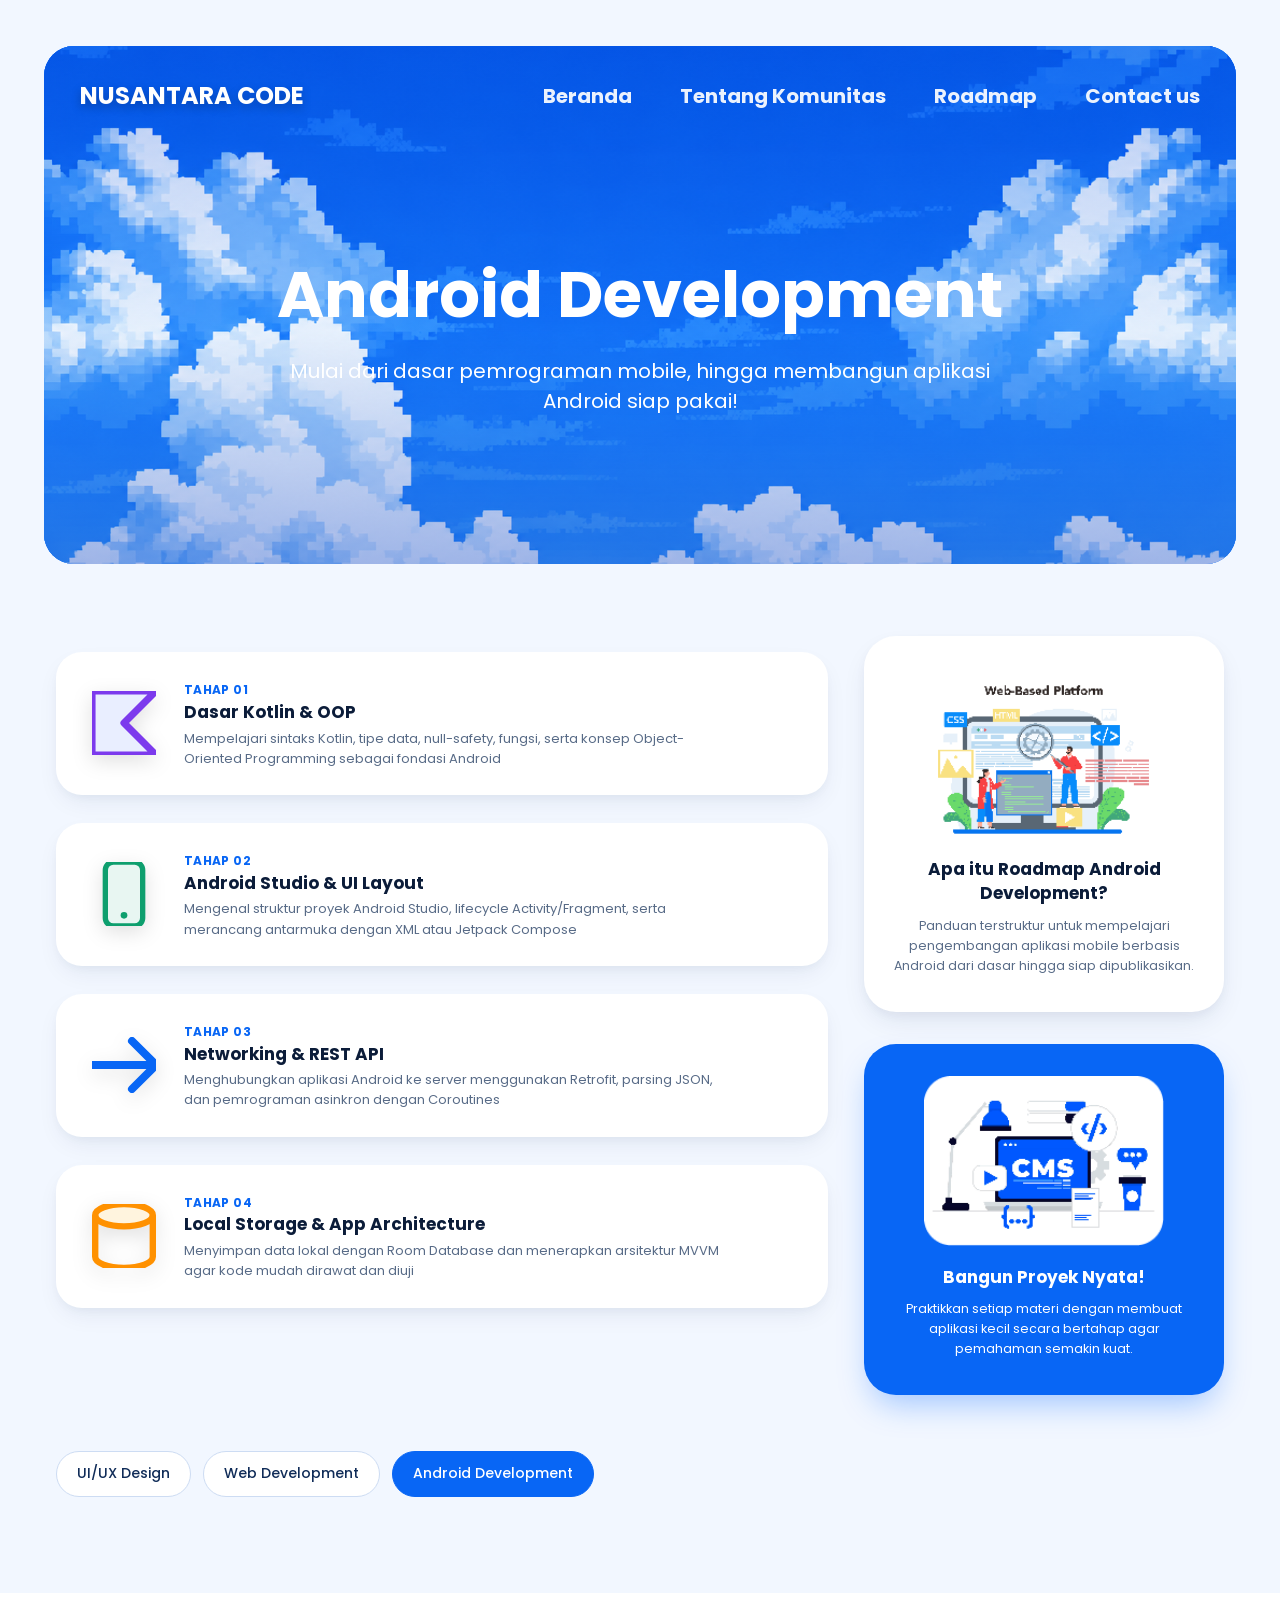
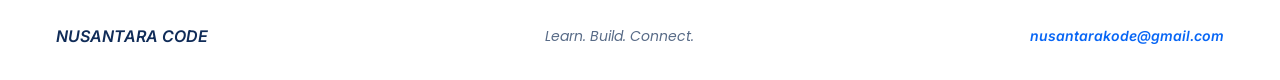
==== commit 4f51752d: "fix: masih ada bug navbar" ====
--- a/roadmap/android-development.html
+++ b/roadmap/android-development.html
@@ -4,136 +4,70 @@
   <meta charset="UTF-8" />
   <meta name="viewport" content="width=device-width, initial-scale=1" />
   <title>Android Development Roadmap — Nusantara Code</title>
-  <meta name="description" content="Roadmap Android Development Nusantara Code: pemrograman dasar, tools, Android fundamentals, UI & navigation, arsitektur, database & networking." />
+  <meta name="description" content="Roadmap Android Development Nusantara Code: Kotlin, UI Android, arsitektur aplikasi, dan integrasi API." />
   <link rel="preconnect" href="https://fonts.googleapis.com" />
   <link rel="preconnect" href="https://fonts.gstatic.com" crossorigin />
   <link href="https://fonts.googleapis.com/css2?family=Archivo+Black&family=Inter:ital,wght@0,400;0,500;0,600;0,700;1,400;1,500;1,600&family=Poppins:ital,wght@0,400;0,500;0,600;0,700&display=swap" rel="stylesheet" />
   <link rel="stylesheet" href="../css/styles.css" />
+  <link rel="stylesheet" href="../css/header.css" />
   <link rel="stylesheet" href="../css/roadmap.css" />
-  <link rel="stylesheet" href="../css/header.css" />
 </head>
 <body class="roadmap-page">
 
   <main>
-    <!-- ============ HERO (kartu HOME 1353×518) ============ -->
     <section class="rm-hero" aria-labelledby="rm-title">
       <div class="rm-hero__bg" aria-hidden="true"></div>
 
-<!-- HEADER:START -->
-<header class="site-header">
-  <a class="logo" href="../index.html#home" aria-label="Nusantara Code — beranda">NUSANTARA CODE</a>
-
-  <nav class="site-nav" aria-label="Navigasi utama">
-    <a href="../index.html#home">Beranda</a>
-    <a href="../index.html#about">Tentang Komunitas</a>
-    <a href="android-development.html" aria-current="page">Roadmap</a>
-    <a href="../index.html#contact">Contact us</a>
-  </nav>
-</header>
-<!-- HEADER:END -->
+      <div id="nav-placeholder"></div>
 
       <h1 class="rm-hero__title" id="rm-title">Android Development</h1>
-      <p class="rm-hero__sub">Mulai dari dasar, hingga membangun aplikasi mobile yang intereaktif!</p>
-
-      <div class="rm-hero__icon" aria-hidden="true">
-        <!-- ikon: assets/Group 3 2.svg -->
-        <svg viewBox="0 0 85 85.326" fill="none" xmlns="http://www.w3.org/2000/svg"><g><g filter="url(#filter1)"><g><path transform="matrix(1 0 0 1 6 61)" d="M71.245 4.155L69.454 8.716L69.401 8.716L67.532 4.155L65.843 4.155L68.643 10.53L67.043 14.076L68.684 14.076L73 4.155L71.245 4.155ZM58.591 0.371L57.027 0.371L57.027 10.888L58.591 10.888L58.591 0.371ZM52.706 0.371L48.945 0.371L48.945 10.888L50.521 10.888L50.521 6.907L52.712 6.907C53.604 6.938 54.471 6.609 55.119 5.996C55.767 5.382 56.143 4.535 56.162 3.642C56.143 2.748 55.767 1.899 55.117 1.284C54.468 0.669 53.599 0.341 52.706 0.371ZM52.747 5.438L50.521 5.438L50.521 1.857L52.753 1.857C53.742 1.857 54.544 2.659 54.544 3.648C54.544 4.637 53.742 5.439 52.753 5.439L52.747 5.438ZM62.447 3.928C61.276 3.861 60.177 4.494 59.647 5.54L61.044 6.137C61.327 5.619 61.89 5.319 62.477 5.373C62.875 5.333 63.273 5.454 63.582 5.708C63.891 5.962 64.086 6.329 64.124 6.728L64.124 6.835C63.624 6.565 63.064 6.423 62.495 6.423C60.996 6.423 59.468 7.247 59.468 8.811C59.468 10.22 60.692 11.127 62.077 11.127C62.88 11.178 63.645 10.783 64.07 10.1L64.13 10.1L64.13 10.912L65.658 10.912L65.658 6.865C65.658 4.997 64.262 3.958 62.459 3.958L62.447 3.928ZM62.262 9.694C61.749 9.694 61.032 9.432 61.032 8.799C61.032 7.987 61.922 7.677 62.698 7.677C63.198 7.663 63.693 7.785 64.13 8.029C64.011 8.973 63.213 9.684 62.262 9.694ZM5.665 11.115C2.574 11.125 0.049 8.648 0 5.558C0.049 2.467 2.574 -0.009 5.665 0.001C7.094 -0.023 8.473 0.53 9.491 1.535L8.41 2.603C7.677 1.885 6.69 1.486 5.665 1.493C3.433 1.493 1.624 3.302 1.624 5.534C1.624 7.766 3.433 9.575 5.665 9.575C6.719 9.618 7.743 9.213 8.482 8.459C8.968 7.935 9.26 7.261 9.312 6.549L5.665 6.549L5.665 5.075L10.798 5.075C10.854 5.388 10.88 5.705 10.875 6.024C10.927 7.345 10.453 8.633 9.556 9.605C8.533 10.639 7.117 11.188 5.665 11.115ZM18.814 7.534C18.868 8.834 18.205 10.06 17.086 10.726C15.968 11.392 14.575 11.392 13.457 10.726C12.338 10.06 11.675 8.834 11.729 7.534C11.675 6.233 12.338 5.008 13.457 4.341C14.575 3.675 15.968 3.675 17.086 4.341C18.205 5.008 18.868 6.233 18.814 7.534ZM17.262 7.534C17.334 6.777 16.971 6.046 16.325 5.646C15.68 5.246 14.863 5.246 14.218 5.646C13.572 6.046 13.209 6.777 13.281 7.534C13.209 8.29 13.572 9.021 14.218 9.421C14.863 9.822 15.68 9.822 16.325 9.421C16.971 9.021 17.334 8.29 17.262 7.534ZM26.753 7.534C26.753 9.489 25.168 11.073 23.213 11.073C21.259 11.073 19.674 9.489 19.674 7.534C19.674 5.579 21.258 3.994 23.213 3.994C25.168 3.994 26.753 5.579 26.753 7.534ZM25.207 7.534C25.279 6.777 24.916 6.046 24.27 5.646C23.625 5.246 22.808 5.246 22.163 5.646C21.517 6.046 21.154 6.777 21.226 7.534C21.154 8.29 21.517 9.022 22.162 9.422C22.808 9.823 23.625 9.823 24.27 9.422C24.916 9.022 25.279 8.29 25.207 7.534ZM34.5 4.173L34.5 10.602C34.5 13.24 32.93 14.326 31.08 14.326C29.693 14.338 28.435 13.514 27.893 12.237L29.248 11.64C29.535 12.385 30.24 12.886 31.038 12.912C32.232 12.912 32.96 12.178 32.96 10.811L32.96 10.297L32.901 10.297C32.427 10.826 31.748 11.124 31.038 11.115C29.06 11.115 27.457 9.512 27.457 7.534C27.457 5.556 29.06 3.952 31.038 3.952C31.752 3.937 32.439 4.228 32.924 4.752L32.984 4.752L32.984 4.155L34.5 4.155L34.5 4.173ZM33.11 7.552C33.154 7.006 32.975 6.465 32.614 6.054C32.253 5.642 31.74 5.394 31.193 5.367C30.636 5.385 30.109 5.627 29.732 6.038C29.355 6.449 29.159 6.995 29.188 7.552C29.162 8.105 29.36 8.645 29.737 9.051C30.115 9.456 30.64 9.692 31.193 9.706C31.737 9.685 32.249 9.443 32.61 9.037C32.972 8.63 33.152 8.094 33.11 7.552ZM37.264 0.383L37.264 10.894L35.688 10.894L35.688 0.383L37.264 0.383ZM43.471 8.716L44.701 9.527C44.034 10.522 42.914 11.118 41.717 11.115C40.769 11.128 39.857 10.753 39.192 10.077C38.528 9.4 38.17 8.481 38.201 7.534C38.056 5.865 39.187 4.353 40.829 4.02C42.47 3.687 44.101 4.639 44.618 6.232L44.779 6.644L40.004 8.62C40.308 9.304 40.998 9.734 41.746 9.706C42.454 9.695 43.106 9.321 43.471 8.716ZM39.705 7.426L42.917 6.101C42.663 5.604 42.137 5.305 41.579 5.343C41.053 5.366 40.558 5.6 40.205 5.991C39.853 6.383 39.673 6.9 39.705 7.426Z" fill="#5F6368"/></g></g><g filter="url(#filter2)"><g><g><path transform="matrix(1 0 0 1 20.207 6.157)" d="M0.185 0C0.06 0.469 -0.002 0.953 0 1.438L0 40.261C0.001 40.746 0.063 41.229 0.185 41.698L21.529 20.287L0.185 0Z" fill="#4285F4"/></g><g><path transform="matrix(1 0 0 1 20.393 2)" d="M20.79 25.006L31.462 14.301L8.272 0.798C7.4 0.278 6.407 0.003 5.396 0C2.887 -0.005 0.682 1.688 0 4.142L20.79 25.006Z" fill="#34A853"/></g><g><path transform="matrix(1 0 0 1 20.393 25.881)" d="M20.636 0L0 21.974C0.469 23.666 1.682 25.042 3.285 25.702C4.887 26.362 6.7 26.233 8.196 25.351L31.416 11.91L20.636 0Z" fill="#EA4335"/></g><g><path transform="matrix(1 0 0 1 40.552 16.301)" d="M21.344 5.845L11.303 0L0 10.081L11.348 21.459L21.314 15.676C23.113 14.718 24.241 12.825 24.241 10.76C24.241 8.696 23.113 6.803 21.314 5.845L21.344 5.845Z" fill="#FBBC04"/></g></g></g></g><defs><filter id="filter1" filterUnits="userSpaceOnUse" x="-12" y="47" width="109" height="50.326" color-interpolation-filters="sRGB"><feOffset in="SourceAlpha" dx="0" dy="4"/><feGaussianBlur stdDeviation="2"/><feColorMatrix type="matrix" values="0 0 0 0 0 0 0 0 0 0 0 0 0 0 0 0 0 0 0.25 0" result="s0"/><feComposite in="s0" in2="SourceAlpha" operator="out" result="s0"/><feMerge><feMergeNode in="s0"/><feMergeNode in="SourceGraphic"/></feMerge></filter><filter id="filter2" filterUnits="userSpaceOnUse" x="2.207" y="-12" width="80.585" height="86" color-interpolation-filters="sRGB"><feOffset in="SourceAlpha" dx="0" dy="4"/><feGaussianBlur stdDeviation="2"/><feColorMatrix type="matrix" values="0 0 0 0 0 0 0 0 0 0 0 0 0 0 0 0 0 0 0.25 0" result="s0"/><feComposite in="s0" in2="SourceAlpha" operator="out" result="s0"/><feMerge><feMergeNode in="s0"/><feMergeNode in="SourceGraphic"/></feMerge></filter></defs></svg>
-      </div>
+      <p class="rm-hero__sub">Mulai dari dasar pemrograman mobile, hingga membangun aplikasi Android siap pakai!</p>
     </section>
 
-    <!-- ============ TAHAP + SIDEBAR ============ -->
     <div class="rm-body">
       <ol class="rm-steps">
 
         <li class="rm-step">
-          <div class="rm-step__label">
-            <span class="rm-step__icon" aria-hidden="true">
-              <!-- ikon: assets/Vector 7.svg -->
-              <svg viewBox="0 0 68.595 68.595" fill="none" xmlns="http://www.w3.org/2000/svg"><g filter="url(#filter1)"><path transform="matrix(1 0 0 1 6 2)" d="M56.595 56.595L0 56.595L0 0L56.595 0L28.298 28.298L56.595 56.595Z" fill="url(#paint2)"/></g><defs><filter id="filter1" filterUnits="userSpaceOnUse" x="-12" y="-12" width="92.595" height="92.595" color-interpolation-filters="sRGB"><feImage href="[data-uri]" x="5" y="1" width="58.595" height="58.595" preserveAspectRatio="none" result="cover"/><feOffset in="SourceAlpha" dx="0" dy="4"/><feGaussianBlur stdDeviation="2"/><feColorMatrix type="matrix" values="0 0 0 0 0 0 0 0 0 0 0 0 0 0 0 0 0 0 0.25 0" result="s0"/><feComposite in="s0" in2="cover" operator="out" result="s0"/><feMerge><feMergeNode in="s0"/><feMergeNode in="SourceGraphic"/></feMerge></filter><linearGradient id="paint2" x1="56.596" y1="-0.001" x2="0" y2="56.595" gradientUnits="userSpaceOnUse"><stop offset="0.003" stop-color="#E44857"/><stop offset="0.469" stop-color="#C711E1"/><stop offset="1" stop-color="#7F52FF"/></linearGradient></defs></svg>
-            </span>
-          </div>
+          <span class="rm-step__icon" aria-hidden="true">
+            <svg viewBox="0 0 64 64" fill="none" xmlns="http://www.w3.org/2000/svg"><path d="M14 14H50L32 32L50 50H14V14Z" fill="#E9EEFF" stroke="#7C3AED" stroke-width="4" stroke-linejoin="round"/></svg>
+          </span>
           <div>
             <span class="rm-step__num">TAHAP 01</span>
-            <h2 class="rm-step__title">Programming Fundamental</h2>
-            <p class="rm-step__desc">Mempelajari dasar pemrograman sebelum membuat aplikasi Android.
-              <span class="rm-step__stack">Kotlin · OOP · Data Structures · Algorithms</span>
-            </p>
+            <h2 class="rm-step__title">Dasar Kotlin & OOP</h2>
+            <p class="rm-step__desc">Mempelajari sintaks Kotlin, tipe data, null-safety, fungsi, serta konsep Object-Oriented Programming sebagai fondasi Android</p>
           </div>
         </li>
 
         <li class="rm-step">
-          <div class="rm-step__label">
-            <span class="rm-step__icon" aria-hidden="true">
-              <!-- ikon: assets/Vector 8.svg -->
-              <svg viewBox="0 0 68 76.96" fill="none" xmlns="http://www.w3.org/2000/svg"><g filter="url(#filter1)"><path transform="matrix(1 0 0 1 6 2)" d="M24.706 0L31.294 0L31.294 6.588L32.941 6.588C35.67 6.588 37.882 8.8 37.882 11.529L37.882 23.059L36.433 24.508L41.835 33.864C45.492 30.273 47.765 25.299 47.765 19.765L54.353 19.765C54.353 27.736 50.828 34.885 45.228 39.727L55.572 57.647L56 64.96L49.84 60.941L39.727 43.384C36.235 45.129 32.216 46.118 28 46.118C23.784 46.118 19.765 45.129 16.273 43.384L6.16 60.941L0 64.96L0.428 57.647L19.567 24.508L18.118 23.059L18.118 11.529C18.118 8.8 20.33 6.588 23.059 6.588L24.706 6.588L24.706 0ZM19.567 37.652C22.136 38.871 25.002 39.529 28 39.529C30.998 39.529 33.864 38.871 36.433 37.652L31.624 29.318L31.591 29.318C29.548 31.294 26.452 31.294 24.409 29.318L24.376 29.318L19.567 37.652ZM28 13.176C26.181 13.176 24.706 14.651 24.706 16.471C24.706 18.29 26.181 19.765 28 19.765C29.819 19.765 31.294 18.29 31.294 16.471C31.294 14.651 29.819 13.176 28 13.176Z" fill="#4484F6"/></g><defs><filter id="filter1" filterUnits="userSpaceOnUse" x="-12" y="-12" width="92" height="100.96" color-interpolation-filters="sRGB"><feImage href="[data-uri]" x="5" y="1" width="58" height="66.96" preserveAspectRatio="none" result="cover"/><feOffset in="SourceAlpha" dx="0" dy="4"/><feGaussianBlur stdDeviation="2"/><feColorMatrix type="matrix" values="0 0 0 0 0 0 0 0 0 0 0 0 0 0 0 0 0 0 0.25 0" result="s0"/><feComposite in="s0" in2="cover" operator="out" result="s0"/><feMerge><feMergeNode in="s0"/><feMergeNode in="SourceGraphic"/></feMerge></filter></defs></svg>
-            </span>
-          </div>
+          <span class="rm-step__icon" aria-hidden="true">
+            <svg viewBox="0 0 64 64" fill="none" xmlns="http://www.w3.org/2000/svg"><rect x="18" y="8" width="28" height="48" rx="6" fill="#E8F6F2" stroke="#0E9F6E" stroke-width="4"/><circle cx="32" cy="48" r="2.5" fill="#0E9F6E"/></svg>
+          </span>
           <div>
             <span class="rm-step__num">TAHAP 02</span>
-            <h2 class="rm-step__title">Development Tools</h2>
-            <p class="rm-step__desc">Mengenal perangkat dan software untuk mengembangkan aplikasi.
-              <span class="rm-step__stack">Android Studio · Android SDK · Git · Emulator</span>
-            </p>
+            <h2 class="rm-step__title">Android Studio & UI Layout</h2>
+            <p class="rm-step__desc">Mengenal struktur proyek Android Studio, lifecycle Activity/Fragment, serta merancang antarmuka dengan XML atau Jetpack Compose</p>
           </div>
         </li>
 
         <li class="rm-step">
-          <div class="rm-step__label">
-            <span class="rm-step__icon" aria-hidden="true">
-              <!-- ikon: assets/Group 3 2.svg -->
-              <svg viewBox="0 0 85 85.326" fill="none" xmlns="http://www.w3.org/2000/svg"><g><g filter="url(#filter1)"><g><path transform="matrix(1 0 0 1 6 61)" d="M71.245 4.155L69.454 8.716L69.401 8.716L67.532 4.155L65.843 4.155L68.643 10.53L67.043 14.076L68.684 14.076L73 4.155L71.245 4.155ZM58.591 0.371L57.027 0.371L57.027 10.888L58.591 10.888L58.591 0.371ZM52.706 0.371L48.945 0.371L48.945 10.888L50.521 10.888L50.521 6.907L52.712 6.907C53.604 6.938 54.471 6.609 55.119 5.996C55.767 5.382 56.143 4.535 56.162 3.642C56.143 2.748 55.767 1.899 55.117 1.284C54.468 0.669 53.599 0.341 52.706 0.371ZM52.747 5.438L50.521 5.438L50.521 1.857L52.753 1.857C53.742 1.857 54.544 2.659 54.544 3.648C54.544 4.637 53.742 5.439 52.753 5.439L52.747 5.438ZM62.447 3.928C61.276 3.861 60.177 4.494 59.647 5.54L61.044 6.137C61.327 5.619 61.89 5.319 62.477 5.373C62.875 5.333 63.273 5.454 63.582 5.708C63.891 5.962 64.086 6.329 64.124 6.728L64.124 6.835C63.624 6.565 63.064 6.423 62.495 6.423C60.996 6.423 59.468 7.247 59.468 8.811C59.468 10.22 60.692 11.127 62.077 11.127C62.88 11.178 63.645 10.783 64.07 10.1L64.13 10.1L64.13 10.912L65.658 10.912L65.658 6.865C65.658 4.997 64.262 3.958 62.459 3.958L62.447 3.928ZM62.262 9.694C61.749 9.694 61.032 9.432 61.032 8.799C61.032 7.987 61.922 7.677 62.698 7.677C63.198 7.663 63.693 7.785 64.13 8.029C64.011 8.973 63.213 9.684 62.262 9.694ZM5.665 11.115C2.574 11.125 0.049 8.648 0 5.558C0.049 2.467 2.574 -0.009 5.665 0.001C7.094 -0.023 8.473 0.53 9.491 1.535L8.41 2.603C7.677 1.885 6.69 1.486 5.665 1.493C3.433 1.493 1.624 3.302 1.624 5.534C1.624 7.766 3.433 9.575 5.665 9.575C6.719 9.618 7.743 9.213 8.482 8.459C8.968 7.935 9.26 7.261 9.312 6.549L5.665 6.549L5.665 5.075L10.798 5.075C10.854 5.388 10.88 5.705 10.875 6.024C10.927 7.345 10.453 8.633 9.556 9.605C8.533 10.639 7.117 11.188 5.665 11.115ZM18.814 7.534C18.868 8.834 18.205 10.06 17.086 10.726C15.968 11.392 14.575 11.392 13.457 10.726C12.338 10.06 11.675 8.834 11.729 7.534C11.675 6.233 12.338 5.008 13.457 4.341C14.575 3.675 15.968 3.675 17.086 4.341C18.205 5.008 18.868 6.233 18.814 7.534ZM17.262 7.534C17.334 6.777 16.971 6.046 16.325 5.646C15.68 5.246 14.863 5.246 14.218 5.646C13.572 6.046 13.209 6.777 13.281 7.534C13.209 8.29 13.572 9.021 14.218 9.421C14.863 9.822 15.68 9.822 16.325 9.421C16.971 9.021 17.334 8.29 17.262 7.534ZM26.753 7.534C26.753 9.489 25.168 11.073 23.213 11.073C21.259 11.073 19.674 9.489 19.674 7.534C19.674 5.579 21.258 3.994 23.213 3.994C25.168 3.994 26.753 5.579 26.753 7.534ZM25.207 7.534C25.279 6.777 24.916 6.046 24.27 5.646C23.625 5.246 22.808 5.246 22.163 5.646C21.517 6.046 21.154 6.777 21.226 7.534C21.154 8.29 21.517 9.022 22.162 9.422C22.808 9.823 23.625 9.823 24.27 9.422C24.916 9.022 25.279 8.29 25.207 7.534ZM34.5 4.173L34.5 10.602C34.5 13.24 32.93 14.326 31.08 14.326C29.693 14.338 28.435 13.514 27.893 12.237L29.248 11.64C29.535 12.385 30.24 12.886 31.038 12.912C32.232 12.912 32.96 12.178 32.96 10.811L32.96 10.297L32.901 10.297C32.427 10.826 31.748 11.124 31.038 11.115C29.06 11.115 27.457 9.512 27.457 7.534C27.457 5.556 29.06 3.952 31.038 3.952C31.752 3.937 32.439 4.228 32.924 4.752L32.984 4.752L32.984 4.155L34.5 4.155L34.5 4.173ZM33.11 7.552C33.154 7.006 32.975 6.465 32.614 6.054C32.253 5.642 31.74 5.394 31.193 5.367C30.636 5.385 30.109 5.627 29.732 6.038C29.355 6.449 29.159 6.995 29.188 7.552C29.162 8.105 29.36 8.645 29.737 9.051C30.115 9.456 30.64 9.692 31.193 9.706C31.737 9.685 32.249 9.443 32.61 9.037C32.972 8.63 33.152 8.094 33.11 7.552ZM37.264 0.383L37.264 10.894L35.688 10.894L35.688 0.383L37.264 0.383ZM43.471 8.716L44.701 9.527C44.034 10.522 42.914 11.118 41.717 11.115C40.769 11.128 39.857 10.753 39.192 10.077C38.528 9.4 38.17 8.481 38.201 7.534C38.056 5.865 39.187 4.353 40.829 4.02C42.47 3.687 44.101 4.639 44.618 6.232L44.779 6.644L40.004 8.62C40.308 9.304 40.998 9.734 41.746 9.706C42.454 9.695 43.106 9.321 43.471 8.716ZM39.705 7.426L42.917 6.101C42.663 5.604 42.137 5.305 41.579 5.343C41.053 5.366 40.558 5.6 40.205 5.991C39.853 6.383 39.673 6.9 39.705 7.426Z" fill="#5F6368"/></g></g><g filter="url(#filter2)"><g><g><path transform="matrix(1 0 0 1 20.207 6.157)" d="M0.185 0C0.06 0.469 -0.002 0.953 0 1.438L0 40.261C0.001 40.746 0.063 41.229 0.185 41.698L21.529 20.287L0.185 0Z" fill="#4285F4"/></g><g><path transform="matrix(1 0 0 1 20.393 2)" d="M20.79 25.006L31.462 14.301L8.272 0.798C7.4 0.278 6.407 0.003 5.396 0C2.887 -0.005 0.682 1.688 0 4.142L20.79 25.006Z" fill="#34A853"/></g><g><path transform="matrix(1 0 0 1 20.393 25.881)" d="M20.636 0L0 21.974C0.469 23.666 1.682 25.042 3.285 25.702C4.887 26.362 6.7 26.233 8.196 25.351L31.416 11.91L20.636 0Z" fill="#EA4335"/></g><g><path transform="matrix(1 0 0 1 40.552 16.301)" d="M21.344 5.845L11.303 0L0 10.081L11.348 21.459L21.314 15.676C23.113 14.718 24.241 12.825 24.241 10.76C24.241 8.696 23.113 6.803 21.314 5.845L21.344 5.845Z" fill="#FBBC04"/></g></g></g></g><defs><filter id="filter1" filterUnits="userSpaceOnUse" x="-12" y="47" width="109" height="50.326" color-interpolation-filters="sRGB"><feOffset in="SourceAlpha" dx="0" dy="4"/><feGaussianBlur stdDeviation="2"/><feColorMatrix type="matrix" values="0 0 0 0 0 0 0 0 0 0 0 0 0 0 0 0 0 0 0.25 0" result="s0"/><feComposite in="s0" in2="SourceAlpha" operator="out" result="s0"/><feMerge><feMergeNode in="s0"/><feMergeNode in="SourceGraphic"/></feMerge></filter><filter id="filter2" filterUnits="userSpaceOnUse" x="2.207" y="-12" width="80.585" height="86" color-interpolation-filters="sRGB"><feOffset in="SourceAlpha" dx="0" dy="4"/><feGaussianBlur stdDeviation="2"/><feColorMatrix type="matrix" values="0 0 0 0 0 0 0 0 0 0 0 0 0 0 0 0 0 0 0.25 0" result="s0"/><feComposite in="s0" in2="SourceAlpha" operator="out" result="s0"/><feMerge><feMergeNode in="s0"/><feMergeNode in="SourceGraphic"/></feMerge></filter></defs></svg>
-            </span>
-          </div>
+          <span class="rm-step__icon" aria-hidden="true">
+            <svg viewBox="0 0 64 64" fill="none" xmlns="http://www.w3.org/2000/svg"><path d="M16 32H48M36 20L48 32L36 44" stroke="#0866F5" stroke-width="4" stroke-linecap="round" stroke-linejoin="round"/></svg>
+          </span>
           <div>
             <span class="rm-step__num">TAHAP 03</span>
-            <h2 class="rm-step__title">Android Fundamentals</h2>
-            <p class="rm-step__desc">Mempelajari dasar-dasar pengembangan aplikasi Android menggunakan Kotlin. Mulai dari Activity, Fragment, Layout, Intent, sampai Lifecycle dan cara mengelola data di dalam aplikasi.</p>
+            <h2 class="rm-step__title">Networking & REST API</h2>
+            <p class="rm-step__desc">Menghubungkan aplikasi Android ke server menggunakan Retrofit, parsing JSON, dan pemrograman asinkron dengan Coroutines</p>
           </div>
         </li>
 
         <li class="rm-step">
-          <div class="rm-step__label">
-            <span class="rm-step__icon" aria-hidden="true">
-              <!-- ikon: assets/Vector 10.svg -->
-              <svg viewBox="0 0 69.69 76.446" fill="none" xmlns="http://www.w3.org/2000/svg"><g filter="url(#filter1)"><path transform="matrix(1 0 0 1 6 2)" d="M25.395 0.931C26.551 0.265 27.874 -0.055 29.208 0.008L29.218 0.018C30.307 0.077 31.366 0.39 32.312 0.931L54.221 13.587C55.086 14.089 55.833 14.77 56.412 15.585L45.883 21.667C45.498 21.167 45.018 20.747 44.471 20.432L31.176 12.752C29.714 11.908 27.912 11.908 26.45 12.752L13.155 20.432C12.498 20.823 11.943 21.364 11.536 22.011L0.91 16.184C1.518 15.107 2.401 14.211 3.469 13.587L25.395 0.931Z" fill="#3DDC84"/><path transform="matrix(1 0 0 1 6 2)" d="M26.992 13.686C27.548 13.366 28.177 13.198 28.818 13.198L28.821 13.198C29.461 13.194 30.091 13.359 30.647 13.676L43.939 21.356C44.321 21.582 44.66 21.875 44.941 22.22L39.9 25.12L39.906 25.126L39.857 25.153C39.673 24.942 39.458 24.762 39.218 24.618L30.26 19.441C29.387 18.936 28.311 18.936 27.438 19.441L18.469 24.618C18.147 24.809 17.865 25.06 17.637 25.357L12.481 22.524C12.79 22.044 13.208 21.644 13.7 21.356L26.992 13.686Z" fill="#3DDC84"/><path transform="matrix(1 0 0 1 6 2)" d="M46.305 22.352L56.831 16.283L56.836 16.297C57.389 17.308 57.682 18.441 57.69 19.594L57.69 44.9C57.687 47.37 56.368 49.652 54.229 50.888L32.312 63.544C31.435 64.024 30.465 64.311 29.468 64.384L29.468 52.236C30.072 52.155 30.655 51.96 31.187 51.662L44.479 43.982C45.95 43.128 46.842 41.562 46.842 39.879L46.842 24.532C46.841 23.773 46.656 23.025 46.305 22.352Z" fill="#4285F4"/><path transform="matrix(1 0 0 1 6 2)" d="M40.298 25.824L45.373 22.892L45.37 22.902C45.626 23.408 45.762 23.966 45.765 24.532L45.765 39.879C45.767 41.185 45.071 42.394 43.939 43.047L30.65 50.724C30.284 50.936 29.876 51.073 29.468 51.146L29.468 45.319C29.746 45.265 30.013 45.168 30.26 45.032L39.218 39.849C40.094 39.347 40.631 38.429 40.631 37.413L40.631 27.059C40.615 26.627 40.501 26.205 40.298 25.824Z" fill="#4285F4"/><path transform="matrix(1 0 0 1 6 2)" d="M11.874 24.532C11.877 24.091 11.957 23.654 12.111 23.241L17.167 26.017L17.258 26.052C17.123 26.376 17.053 26.722 17.051 27.073L17.051 37.419C17.057 38.429 17.601 39.359 18.48 39.857L27.441 45.034C27.822 45.238 28.244 45.351 28.676 45.365L28.676 51.202C28.099 51.173 27.513 51.028 26.992 50.727L13.7 43.047C12.568 42.394 11.872 41.185 11.874 39.879L11.874 24.532Z" fill="#073042"/><path transform="matrix(1 0 0 1 6 2)" d="M0 19.581C0.026 18.663 0.234 17.76 0.61 16.922L11.149 22.717C10.916 23.294 10.797 23.91 10.797 24.532L10.797 39.881C10.798 41.57 11.694 43.132 13.152 43.984L26.442 51.648C27.123 52.041 27.892 52.258 28.679 52.279L28.679 64.446C27.524 64.422 26.394 64.112 25.389 63.544L3.472 50.888C1.318 49.648 0 47.368 0 44.903L0 19.581Z" fill="#073042"/></g><defs><filter id="filter1" filterUnits="userSpaceOnUse" x="-12" y="-12" width="93.69" height="100.446" color-interpolation-filters="sRGB"><feImage href="[data-uri]" x="5" y="1" width="59.69" height="66.446" preserveAspectRatio="none" result="cover"/><feOffset in="SourceAlpha" dx="0" dy="4"/><feGaussianBlur stdDeviation="2"/><feColorMatrix type="matrix" values="0 0 0 0 0 0 0 0 0 0 0 0 0 0 0 0 0 0 0.25 0" result="s0"/><feComposite in="s0" in2="cover" operator="out" result="s0"/><feMerge><feMergeNode in="s0"/><feMergeNode in="SourceGraphic"/></feMerge></filter></defs></svg>
-            </span>
-          </div>
+          <span class="rm-step__icon" aria-hidden="true">
+            <svg viewBox="0 0 64 64" fill="none" xmlns="http://www.w3.org/2000/svg"><ellipse cx="32" cy="18" rx="18" ry="7" fill="#FFF4DE" stroke="#FF9100" stroke-width="4"/><path d="M14 18V44C14 47.866 22.059 51 32 51C41.941 51 50 47.866 50 44V18" stroke="#FF9100" stroke-width="4"/></svg>
+          </span>
           <div>
             <span class="rm-step__num">TAHAP 04</span>
-            <h2 class="rm-step__title">UI & Navigation</h2>
-            <p class="rm-step__desc">Membuat tampilan aplikasi dan navigasi antarhalaman.
-              <span class="rm-step__stack">Jetpack Compose · Layout · Components · Navigation</span>
-            </p>
-          </div>
-        </li>
-
-        <li class="rm-step">
-          <div class="rm-step__label">
-            <span class="rm-step__icon" aria-hidden="true">
-              <!-- ikon: assets/Group 10.svg -->
-              <svg viewBox="0 0 81.833 71.512" fill="none" xmlns="http://www.w3.org/2000/svg"><g filter="url(#filter1)"><g><path transform="matrix(1 0 0 1 11.341 26.796)" d="M59.531 0C61.144 0 62.656 0.784 63.585 2.101C64.514 3.419 64.745 5.107 64.203 6.626L56.516 28.134C55.107 32.077 51.375 34.71 47.188 34.715L4.577 34.715C2.983 34.713 1.413 34.327 0 33.589L7.489 5.52C8.358 2.263 11.309 -0.002 14.68 0L59.531 0Z" fill="#DD8A0C"/></g><g><path transform="matrix(1 0 0 1 6 2)" d="M17.784 0C19.099 0 20.36 0.523 21.29 1.453L29.756 9.919L49.593 9.919C55.071 9.919 59.512 14.359 59.512 19.837L20.016 19.837C14.401 19.838 9.488 23.612 8.039 29.037L1.265 54.428C0.437 52.951 0.002 51.286 0 49.593L0 9.919C0 4.441 4.441 0 9.919 0L17.784 0Z" fill="#DD8A0C"/></g></g><defs><filter id="filter1" filterUnits="userSpaceOnUse" x="-12" y="-12" width="105.833" height="95.512" color-interpolation-filters="sRGB"><feOffset in="SourceAlpha" dx="0" dy="4"/><feGaussianBlur stdDeviation="2"/><feColorMatrix type="matrix" values="0 0 0 0 0 0 0 0 0 0 0 0 0 0 0 0 0 0 0.25 0" result="s0"/><feComposite in="s0" in2="SourceAlpha" operator="out" result="s0"/><feMerge><feMergeNode in="s0"/><feMergeNode in="SourceGraphic"/></feMerge></filter></defs></svg>
-            </span>
-          </div>
-          <div>
-            <span class="rm-step__num">TAHAP 05</span>
-            <h2 class="rm-step__title">Architectur & Pattern</h2>
-            <p class="rm-step__desc">Mempelajari struktur kode agar aplikasi mudah dikembangkan.
-              <span class="rm-step__stack">MVVM · ViewModel · Repository · Dependency Injection</span>
-            </p>
-          </div>
-        </li>
-
-        <li class="rm-step">
-          <div class="rm-step__label">
-            <span class="rm-step__icon" aria-hidden="true">
-              <!-- ikon: assets/Group 9.svg -->
-              <svg viewBox="0 0 107.67 113.965" fill="none" xmlns="http://www.w3.org/2000/svg"><g filter="url(#filter1)"><g opacity="0.2"><path transform="matrix(-1 0 0 -1 80.728 42.509)" d="M55.857 10.819C55.857 16.794 43.353 21.638 27.929 21.638C12.504 21.638 0 16.794 0 10.819C0 4.844 12.504 0 27.929 0C43.353 0 55.857 4.844 55.857 10.819Z" fill="#0866F5"/></g><g><path transform="matrix(0 1 -1 0 80.728 31.69)" d="M0 0L43.182 0" fill="none" stroke="#0866F5" stroke-width="4.718" stroke-linecap="round" stroke-linejoin="round"/></g><g opacity="0.2"><path transform="matrix(1 0 0 1 25.28 59.656)" d="M0 6.913C0 3.296 0 1.503 1.195 0.56C2.359 -0.384 4.12 -0.006 7.611 0.748L26.325 4.743C26.985 4.9 27.3 4.963 27.646 4.963C27.992 4.963 28.306 4.9 28.966 4.774L47.9 0.748C51.423 -0.006 53.184 -0.384 54.348 0.56C55.511 1.503 55.511 3.296 55.511 6.881L55.511 13.769C55.511 16.128 55.511 17.323 54.819 18.172C54.19 19.022 52.995 19.305 50.731 19.871L29.155 25.155C28.4 25.312 28.023 25.406 27.646 25.406C27.268 25.406 26.891 25.312 26.136 25.123L4.812 19.871C2.516 19.305 1.352 19.022 0.692 18.172C0 17.323 0 16.128 0 13.769L0 6.913Z" fill="#0866F5"/></g><g><path transform="matrix(-1 0 0 -1 80.728 42.509)" d="M55.857 10.819C55.857 16.794 43.353 21.638 27.929 21.638C12.504 21.638 0 16.794 0 10.819C0 4.844 12.504 0 27.929 0C43.353 0 55.857 4.844 55.857 10.819Z" fill="none" stroke="#0866F5" stroke-width="4.718" stroke-linecap="round" stroke-linejoin="round"/></g><g><path transform="matrix(1 0 0 1 24.871 52.825)" d="M0 0C0 5.881 12.518 10.63 27.929 10.63C43.34 10.63 55.857 5.881 55.857 0" fill="none" stroke="#0866F5" stroke-width="4.718" stroke-linecap="round" stroke-linejoin="round"/></g><g><path transform="matrix(1 0 0 1 26.942 31.69)" d="M9.247 19.091C10.505 19.909 12.864 20.946 16.166 21.607C19.846 22.299 21.638 22.393 24.563 22.393M9.247 39.094C10.505 39.88 12.864 40.918 16.166 41.578C19.846 42.302 21.638 42.396 24.563 42.396M0 42.774C0 48.655 12.518 53.404 27.929 53.404C43.34 53.404 55.857 48.655 55.857 42.774M0 0L0 42.082" fill="none" stroke="#0866F5" stroke-width="4.718" stroke-linecap="round" stroke-linejoin="round"/></g></g><defs><filter id="filter1" filterUnits="userSpaceOnUse" x="-12" y="-12" width="131.67" height="137.965" color-interpolation-filters="sRGB"><feOffset in="SourceAlpha" dx="0" dy="4"/><feGaussianBlur stdDeviation="2"/><feColorMatrix type="matrix" values="0 0 0 0 0 0 0 0 0 0 0 0 0 0 0 0 0 0 0.25 0" result="s0"/><feComposite in="s0" in2="SourceAlpha" operator="out" result="s0"/><feMerge><feMergeNode in="s0"/><feMergeNode in="SourceGraphic"/></feMerge></filter></defs></svg>
-            </span>
-          </div>
-          <div>
-            <span class="rm-step__num">TAHAP 06</span>
-            <h2 class="rm-step__title">Database & Networking</h2>
-            <p class="rm-step__desc">Mempelajari cara menyimpan, mengelola, dan menghubungkan data menggunakan database seperti MySQL atau PostgreSQL</p>
+            <h2 class="rm-step__title">Local Storage & App Architecture</h2>
+            <p class="rm-step__desc">Menyimpan data lokal dengan Room Database dan menerapkan arsitektur MVVM agar kode mudah dirawat dan diuji</p>
           </div>
         </li>
 
@@ -141,28 +75,25 @@
 
       <aside class="rm-side">
         <article class="rm-card">
-          <img class="rm-card__img" src="../assets/Android Dev.png" alt="Ilustrasi roadmap Android" loading="lazy" />
+          <img class="rm-card__img" src="../assets/web dev.png" alt="Ilustrasi roadmap Android development" loading="lazy" />
           <div class="rm-card__head">
-            
-            <h2 class="rm-card__title">Apa itu Android Development Roadmap?</h2>
+            <h2 class="rm-card__title">Apa itu Roadmap Android Development?</h2>
           </div>
-          <p class="rm-card__text">Panduan lengkap untuk memulai perjalanan menjadi Android Developer, mulai dari dasar pemrograman, pengembangan aplikasi, hingga membangun aplikasi Android yang siap digunakan.</p>
+          <p class="rm-card__text">Panduan terstruktur untuk mempelajari pengembangan aplikasi mobile berbasis Android dari dasar hingga siap dipublikasikan.</p>
         </article>
 
         <article class="rm-card rm-card--blue">
-          <img class="rm-card__img" src="../assets/Ilustrasi Pembelajaran Android Modern.png" alt="Ilustrasi belajar Android" loading="lazy" />
+          <img class="rm-card__img" src="../assets/belajar.png" alt="Ilustrasi belajar Android development" loading="lazy" />
           <div class="rm-card__head">
-            
-            <h2 class="rm-card__title">Belajar Secara Bertahap!</h2>
+            <h2 class="rm-card__title">Bangun Proyek Nyata!</h2>
           </div>
           <div class="rm-card__body">
-            <p>Mulai dari Kotlin, pahami Android Studio, lalu pelajari Jetpack Compose hingga berhasil membangun aplikasi Android pertamamu.</p>
+            <p>Praktikkan setiap materi dengan membuat aplikasi kecil secara bertahap agar pemahaman semakin kuat.</p>
           </div>
         </article>
       </aside>
     </div>
 
-    <!-- ============ PINDAH ROADMAP ============ -->
     <nav class="rm-switch" aria-label="Lihat roadmap lain">
       <a href="uiux.html">UI/UX Design</a>
       <a href="web-development.html">Web Development</a>
@@ -170,11 +101,9 @@
     </nav>
   </main>
 
-  <footer class="rm-footer">
-    <a class="rm-footer__brand" href="../index.html#home">NUSANTARA CODE</a>
-    <p class="rm-footer__tagline">Learn. Build. Connect.</p>
-  </footer>
+  <div id="footer-placeholder"></div>
 
+  <script src="../js/layout.js"></script>
   <script src="../js/roadmap.js"></script>
 </body>
 </html>
--- a/css/styles.css
+++ b/css/styles.css
@@ -1,6 +1,5 @@
 /* ==========================================================================
    NUSANTARA CODE — LANDING PAGE (DESKTOP)
-   Sumber: FigCraft "ANU 1" → "Nusantara Code - Desktop prototype" (1440 px)
    ========================================================================== */
 
 :root {
@@ -67,7 +66,6 @@
   flex-direction: column;
 }
 
-/* Jarak antar-section mengikuti posisi di frame desain */
 .discover { margin-top: 52px; }
 .about    { margin-top: 21px; }
 .services { margin-top: 63px; }
@@ -129,11 +127,6 @@
     var(--blue);
 }
 
-/* ---------- Header ----------
-   Semua ukuran header ada di css/header.css (satu sumber untuk semua halaman).
-   Di sini sengaja tidak ada aturan .site-header lagi. */
-.site-header { z-index: 2; }
-
 /* ---------- Hero content ---------- */
 .hero__content {
   display: flex;
@@ -201,9 +194,7 @@
 .hero__cta-icon { width: 38px; height: 38px; flex: 0 0 auto; }
 
 /* ==========================================================================
-   IKON — slot kosong
-   Isi dengan <svg> atau <img> di dalam .icon-slot.
-   Ukuran tiap slot sudah dikunci sesuai desain, jadi layout tidak bergeser.
+   IKON
    ========================================================================== */
 .icon-slot {
   display: inline-flex;
@@ -221,17 +212,14 @@
   display: block;
 }
 
-/* Penanda halus HANYA saat slot masih kosong */
 .icon-slot:empty {
   border: 1px dashed currentColor;
   border-radius: 4px;
   opacity: 0.35;
 }
 
-/* Arah panah: ikon dasar mengarah ke kanan */
 .icon-slot.is-flipped > svg { transform: scaleX(-1); }
 .icon-slot.is-up-right > svg { transform: rotate(-45deg); }
-
 
 /* ==========================================================================
    DISCOVER / CAROUSEL — 1440 × 712
@@ -254,7 +242,6 @@
 }
 
 .discover__intro { width: 438px; }
-
 .discover__intro .section__title { margin-top: 10px; }
 
 .carousel-controls { display: flex; gap: 10px; }
@@ -280,7 +267,6 @@
 .round-btn--primary { background: var(--blue); border-color: var(--blue); color: var(--white); }
 .round-btn__icon { width: 24px; height: 24px; }
 
-/* ---------- Carousel track ---------- */
 .carousel {
   display: flex;
   gap: 24px;
@@ -323,7 +309,6 @@
 .card__preview--lilac { background: var(--lilac); }
 .card__preview--blue { background: var(--blue); color: var(--white); }
 
-/* --- Card 01: learning snippet --- */
 .snippet {
   width: 100%;
   height: 133px;
@@ -343,7 +328,6 @@
 
 .snippet p + p { margin-top: 7px; }
 
-/* --- Card 02: project board --- */
 .project-board {
   width: 100%;
   height: 147px;
@@ -416,7 +400,6 @@
   color: var(--navy);
 }
 
-/* --- Card 03: community --- */
 .card__preview-label {
   font-size: 11px;
   font-weight: 600;
@@ -435,7 +418,6 @@
   color: var(--white);
 }
 
-/* --- Card details --- */
 .card__body {
   display: flex;
   flex-direction: column;
@@ -469,10 +451,8 @@
 }
 
 .card__more:hover { text-decoration: underline; text-underline-offset: 4px; }
-
 .card__more-icon { width: 16px; height: 28px; }
 
-/* ---------- Carousel position ---------- */
 .carousel-position {
   display: flex;
   align-items: center;
@@ -491,7 +471,6 @@
 }
 
 .dot.is-active { width: 40px; background: var(--blue); }
-
 .carousel-count { font-size: 13px; font-weight: 500; font-style: italic; color: var(--slate); }
 
 /* ==========================================================================
@@ -558,7 +537,6 @@
 
 .about__features li { display: flex; gap: 16px; align-items: flex-start; }
 
-/* Slot ikon About: kotak berwarna sesuai desain, isi ikonnya menyusul */
 .about__icon {
   flex: 0 0 40px;
   width: 40px;
@@ -570,12 +548,6 @@
 .about__icon--belajar     { background: #0866f5; }
 .about__icon--kolaborasi  { background: #0e9f6e; }
 .about__icon--berkembang  { background: #7c3aed; }
-
-/* Saat kosong, tampilkan kotak warna redup sebagai penanda area ikon */
-.about__icon.icon-slot:empty {
-  border: 1px dashed rgba(255, 255, 255, 0.55);
-  opacity: 0.55;
-}
 
 .about__features strong { display: block; font-size: 15px; font-weight: 700; color: var(--navy); }
 .about__features p { margin-top: 0; font-size: 12px; line-height: 1.4; color: var(--slate); }
@@ -635,7 +607,6 @@
   gap: 24px;
 }
 
-/* ---------- Approach card ---------- */
 .approach {
   display: flex;
   flex-direction: column;
@@ -708,7 +679,6 @@
 .approach__cta-icon { width: 17px; height: 29px; }
 .approach__cta:hover { transform: translateY(-2px); }
 
-/* ---------- Service list ---------- */
 .service-list { display: flex; flex-direction: column; gap: 16px; }
 
 .service {
@@ -862,7 +832,6 @@
 }
 
 .contact__btn:hover { background: #0a55d6; }
-
 .contact__note { font-size: 14px; font-style: italic; line-height: 1.45; color: var(--slate); }
 
 /* ==========================================================================
@@ -902,5 +871,9 @@
    MOTION
    ========================================================================== */
 @media (prefers-reduced-motion: reduce) {
-  * { scroll-behavior: auto !important; transition-duration: 0.01ms !important; animation-duration: 0.01ms !important; }
-}
+  * {
+    scroll-behavior: auto !important;
+    transition-duration: 0.01ms !important;
+    animation-duration: 0.01ms !important;
+  }
+}
--- a/css/header.css
+++ b/css/header.css
@@ -1,10 +1,5 @@
 /* ==========================================================================
    HEADER — satu spesifikasi untuk index.html dan roadmap/*.html
-   --------------------------------------------------------------------------
-   Semua ukuran header (tipografi, jarak, tinggi baris) didefinisikan HANYA
-   di file ini, supaya header di setiap halaman benar-benar sama.
-
-   Markup-nya berasal dari header.html (disalin dengan scripts/sync-header.js).
    ========================================================================== */
 
 .site-header {
@@ -14,6 +9,8 @@
   --header-nav-size: 20px;
   --header-nav-gap: 48px;
 
+  position: relative;
+  z-index: 10;
   display: flex;
   align-items: center;
   justify-content: space-between;
@@ -67,7 +64,6 @@
   text-decoration-thickness: 2px;
 }
 
-/* Layar sempit: header turun jadi dua baris, ukuran teks tetap konsisten */
 @media (max-width: 900px) {
   .site-header {
     --header-pad-top: 20px;
@@ -84,4 +80,4 @@
   .site-header .site-nav {
     flex-wrap: wrap;
   }
-}
+}
--- a/css/roadmap.css
+++ b/css/roadmap.css
@@ -34,8 +34,6 @@
     var(--blue);
 }
 
-/* Header: seluruh ukuran ada di css/header.css (satu sumber untuk semua halaman) */
-
 .rm-hero__title {
   margin: 144px auto 0;
   padding: 0 36px;
@@ -55,10 +53,6 @@
   line-height: 1.5;
   text-align: center;
   color: var(--white);
-}
-
-.rm-hero__icon {
-  display: none;
 }
 
 /* ---------- Konten 2 Kolom ---------- */
@@ -101,11 +95,6 @@
   box-shadow: 0 20px 35px -10px rgba(16, 44, 88, 0.14);
 }
 
-/* Pembungkus lama tembus ke grid agar label TAHAP naik ke atas H2 */
-.rm-step__label {
-  display: contents;
-}
-
 .rm-step__icon {
   grid-column: 1;
   grid-row: 1 / 3;
@@ -115,12 +104,6 @@
   height: 64px;
   overflow: visible;
   filter: drop-shadow(0 6px 10px rgba(0, 0, 0, 0.12));
-}
-
-/* Matikan filter internal SVG bawaan Figma yang bentrok id="filter1" */
-.rm-step__icon svg [filter],
-.rm-card__head svg [filter] {
-  filter: none !important;
 }
 
 .rm-step__icon svg,
@@ -166,14 +149,6 @@
   color: #586b87;
 }
 
-.rm-step__stack {
-  display: block;
-  margin-top: 6px;
-  font-size: 13px;
-  line-height: 1.55;
-  color: #586b87;
-}
-
 /* ---------- Sidebar ---------- */
 .rm-side {
   display: flex;
@@ -212,13 +187,6 @@
   gap: 10px;
 }
 
-.rm-card__head svg {
-  flex: none;
-  width: 26px;
-  height: 26px;
-  color: var(--blue);
-}
-
 .rm-card__title {
   font-size: 17px;
   font-weight: 700;
@@ -238,7 +206,6 @@
   padding: 0;
 }
 
-/* Varian kartu biru */
 .rm-card--blue {
   background: var(--blue);
   color: var(--white);
@@ -252,10 +219,6 @@
 
 .rm-card--blue .rm-card__text {
   color: rgba(255, 255, 255, 0.9);
-}
-
-.rm-card--blue .rm-card__head svg {
-  color: var(--white);
 }
 
 /* ---------- Navigasi Antar Roadmap ---------- */
@@ -278,7 +241,7 @@
   font-size: 14px;
   font-weight: 500;
   color: var(--navy);
-  transition: border-color 0.18s ease, color 0.18s ease;
+  transition: border-color 0.18s ease, color 0.18s ease, background-color 0.18s ease;
 }
 
 .rm-switch a:hover {
@@ -286,36 +249,15 @@
   color: var(--blue);
 }
 
-.rm-switch a[aria-current="page"] {
+.roadmap-page .rm-switch a[aria-current="page"] {
   border-color: var(--blue);
   background: var(--blue);
   color: var(--white);
 }
 
-/* ---------- Footer ---------- */
-.rm-footer {
-  display: flex;
-  align-items: center;
-  gap: 96px;
-  min-height: 87px;
+/* ---------- Footer di Halaman Roadmap ---------- */
+.roadmap-page .site-footer {
   margin-top: 96px;
-  padding: 32px 56px;
-  background: var(--white);
-}
-
-.rm-footer__brand {
-  font-family: "Poppins", var(--text);
-  font-size: 16px;
-  font-weight: 400;
-  line-height: 1.4;
-  color: var(--navy);
-}
-
-.rm-footer__tagline {
-  font-size: 14px;
-  font-style: italic;
-  line-height: 1.4;
-  color: var(--slate);
 }
 
 /* ---------- Responsif Tablet & Mobile ---------- */
@@ -386,10 +328,11 @@
     width: calc(100% - 32px);
   }
 
-  .rm-footer {
+  .roadmap-page .site-footer {
     flex-direction: column;
     align-items: flex-start;
     gap: 8px;
+    height: auto;
     margin-top: 64px;
     padding: 28px 20px;
   }
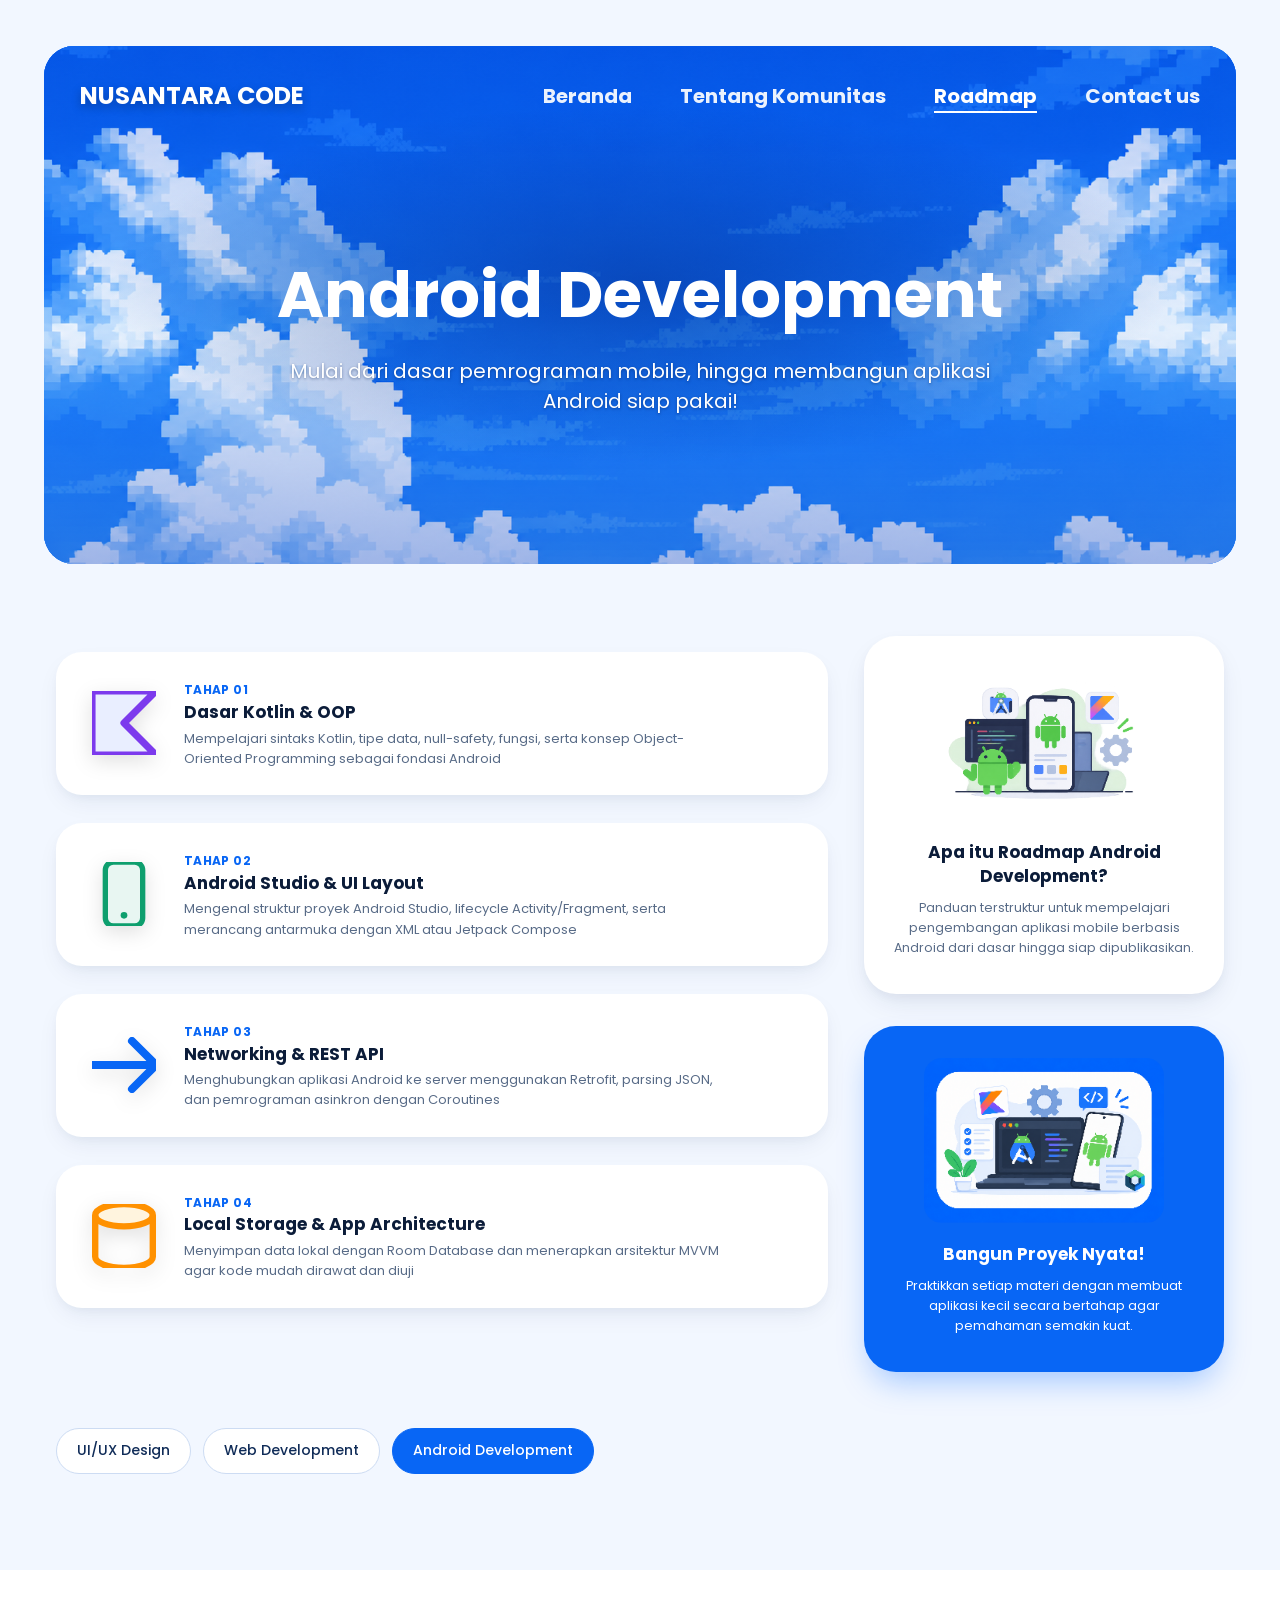
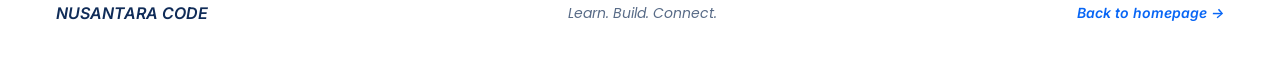
==== commit fe6723ed: "fix: perbaiki layout home yang terpotong dan carousel - .page tidak lagi dipatok 1440px, menyusut me" ====
--- a/roadmap/android-development.html
+++ b/roadmap/android-development.html
@@ -75,7 +75,7 @@
 
       <aside class="rm-side">
         <article class="rm-card">
-          <img class="rm-card__img" src="../assets/web dev.png" alt="Ilustrasi roadmap Android development" loading="lazy" />
+          <img class="rm-card__img" src="../assets/Android Dev.png" width="344" height="219" alt="Ilustrasi roadmap Android development" />
           <div class="rm-card__head">
             <h2 class="rm-card__title">Apa itu Roadmap Android Development?</h2>
           </div>
@@ -83,7 +83,7 @@
         </article>
 
         <article class="rm-card rm-card--blue">
-          <img class="rm-card__img" src="../assets/belajar.png" alt="Ilustrasi belajar Android development" loading="lazy" />
+          <img class="rm-card__img" src="../assets/Ilustrasi Pembelajaran Android Modern.png" width="310" height="212" alt="Ilustrasi belajar Android development" />
           <div class="rm-card__head">
             <h2 class="rm-card__title">Bangun Proyek Nyata!</h2>
           </div>
--- a/css/styles.css
+++ b/css/styles.css
@@ -57,9 +57,10 @@
 
 :focus-visible { outline: 3px solid rgba(8, 102, 245, 0.45); outline-offset: 3px; border-radius: 6px; }
 
-/* ---------- Page shell (fixed desktop canvas) ---------- */
+/* ---------- Page shell (desain 1440px, menyusut di layar lebih kecil) ---------- */
 .page {
-  width: var(--page);
+  width: 100%;
+  max-width: var(--page);
   margin: 0 auto;
   padding-top: 31px;
   display: flex;
@@ -277,7 +278,28 @@
   scroll-behavior: smooth;
   scrollbar-width: none;
   flex: 0 0 auto;
-}
+
+  /* Kartu tetangga yang terpotong dibuat memudar, bukan terpotong tajam. */
+  --carousel-fade-start: 0px;
+  --carousel-fade-end: 0px;
+  -webkit-mask-image: linear-gradient(
+    to right,
+    transparent 0,
+    #000 var(--carousel-fade-start),
+    #000 calc(100% - var(--carousel-fade-end)),
+    transparent 100%
+  );
+  mask-image: linear-gradient(
+    to right,
+    transparent 0,
+    #000 var(--carousel-fade-start),
+    #000 calc(100% - var(--carousel-fade-end)),
+    transparent 100%
+  );
+}
+
+.carousel.is-fade-start { --carousel-fade-start: 72px; }
+.carousel.is-fade-end { --carousel-fade-end: 72px; }
 
 .carousel::-webkit-scrollbar { display: none; }
 .carousel:focus-visible { outline-offset: 6px; }
@@ -291,7 +313,7 @@
   border: 1px solid var(--line);
   border-radius: var(--radius-card);
   overflow: hidden;
-  scroll-snap-align: start;
+  scroll-snap-align: center;
   transition: transform 0.22s ease, box-shadow 0.22s ease;
 }
 
@@ -868,6 +890,45 @@
 .site-footer__copy:hover { text-decoration: underline; text-underline-offset: 4px; }
 
 /* ==========================================================================
+   LAYAR < 1440px — kanvas tetap menyusut, bukan terpotong
+   ========================================================================== */
+@media (max-width: 1439px) {
+  .hero__title {
+    width: 100%;
+    height: auto;
+  }
+
+  .discover { height: auto; min-height: 712px; }
+
+  .about {
+    width: 100%;
+    height: auto;
+    min-height: 720px;
+    grid-template-columns: minmax(0, 600px) minmax(0, 1fr);
+  }
+
+  .about__desc { width: 100%; max-width: 520px; }
+
+  .services { height: auto; min-height: 755px; }
+  .services__heading { width: auto; flex: 1 1 auto; min-width: 0; }
+  .services__desc { width: auto; flex: 0 1 390px; min-width: 0; }
+
+  .service,
+  .service-list li:nth-child(2) .service,
+  .service-list li:nth-child(3) .service {
+    height: auto;
+    min-height: 126px;
+  }
+
+  .blog { height: auto; min-height: 537px; }
+  .post { height: auto; min-height: 300px; }
+
+  .contact { height: auto; min-height: 323px; }
+  .contact__intro,
+  .contact__action { width: auto; flex: 1 1 0; min-width: 0; }
+}
+
+/* ==========================================================================
    MOTION
    ========================================================================== */
 @media (prefers-reduced-motion: reduce) {
--- a/css/roadmap.css
+++ b/css/roadmap.css
@@ -29,6 +29,7 @@
   inset: 0;
   z-index: -1;
   background:
+    radial-gradient(ellipse 62% 48% at 50% 46%, rgba(3, 40, 135, 0.5) 0%, rgba(3, 40, 135, 0) 72%),
     linear-gradient(180deg, rgba(4, 60, 210, 0.25) 0%, rgba(6, 80, 230, 0.05) 55%, rgba(4, 55, 190, 0.35) 100%),
     url("../assets/image%202.png") center / cover no-repeat,
     var(--blue);
@@ -53,6 +54,7 @@
   line-height: 1.5;
   text-align: center;
   color: var(--white);
+  text-shadow: 0 1px 3px rgba(3, 28, 82, 0.45);
 }
 
 /* ---------- Konten 2 Kolom ---------- */
@@ -173,6 +175,7 @@
 
 .rm-card__img {
   width: 100%;
+  height: auto;
   max-width: 240px;
   max-height: 185px;
   margin: 0 auto 20px;
